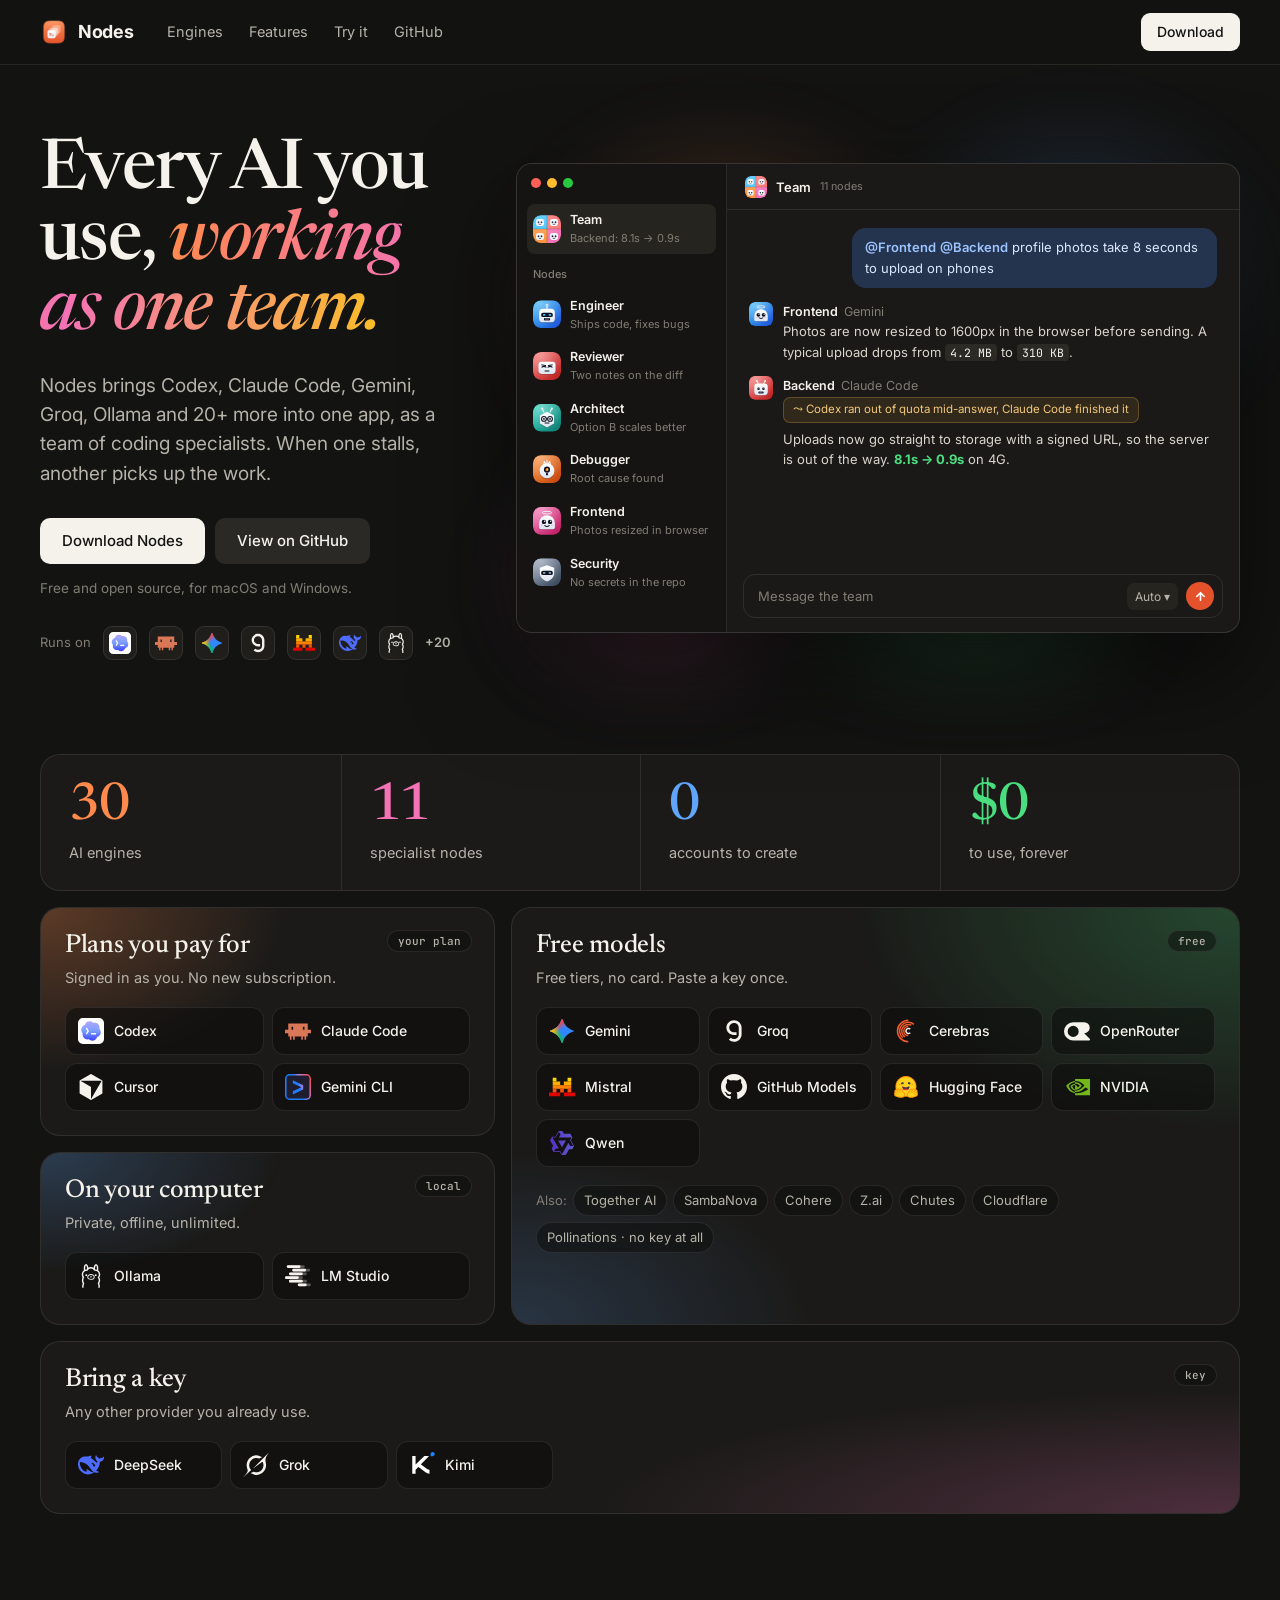
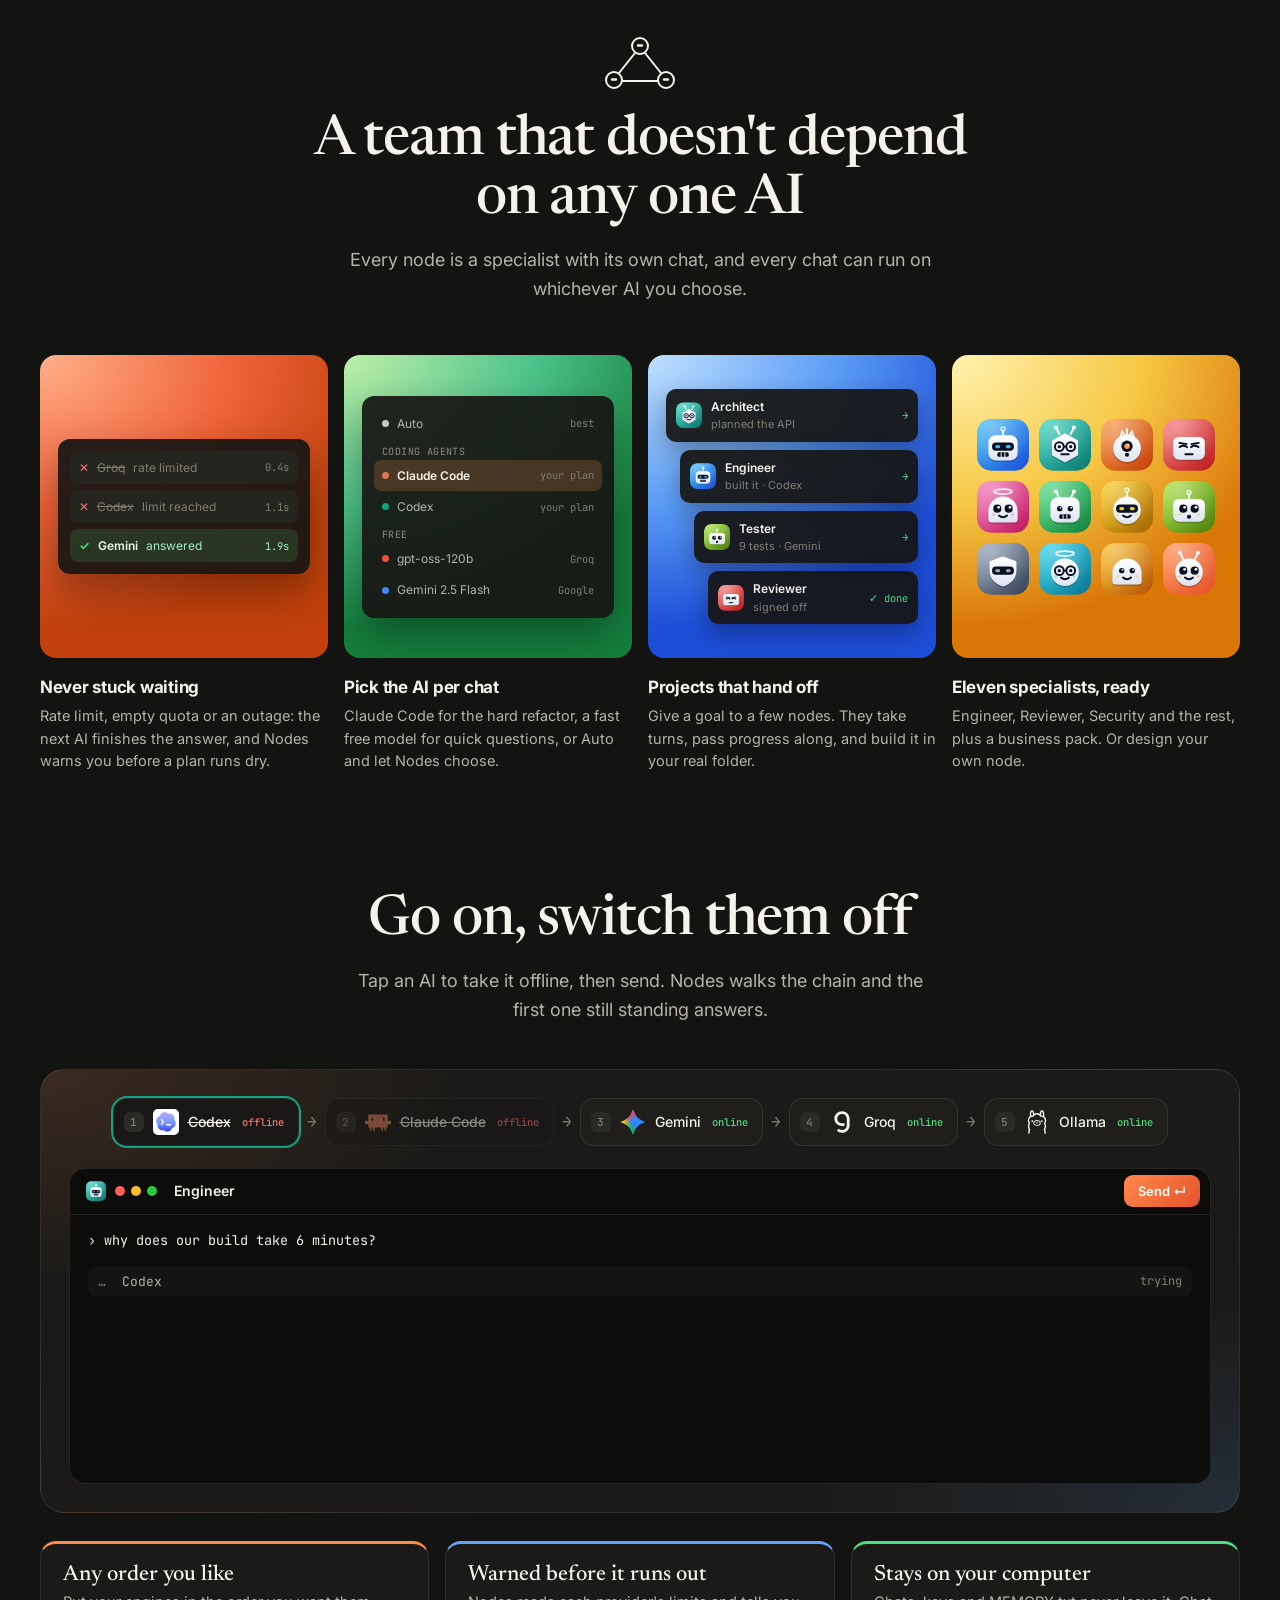
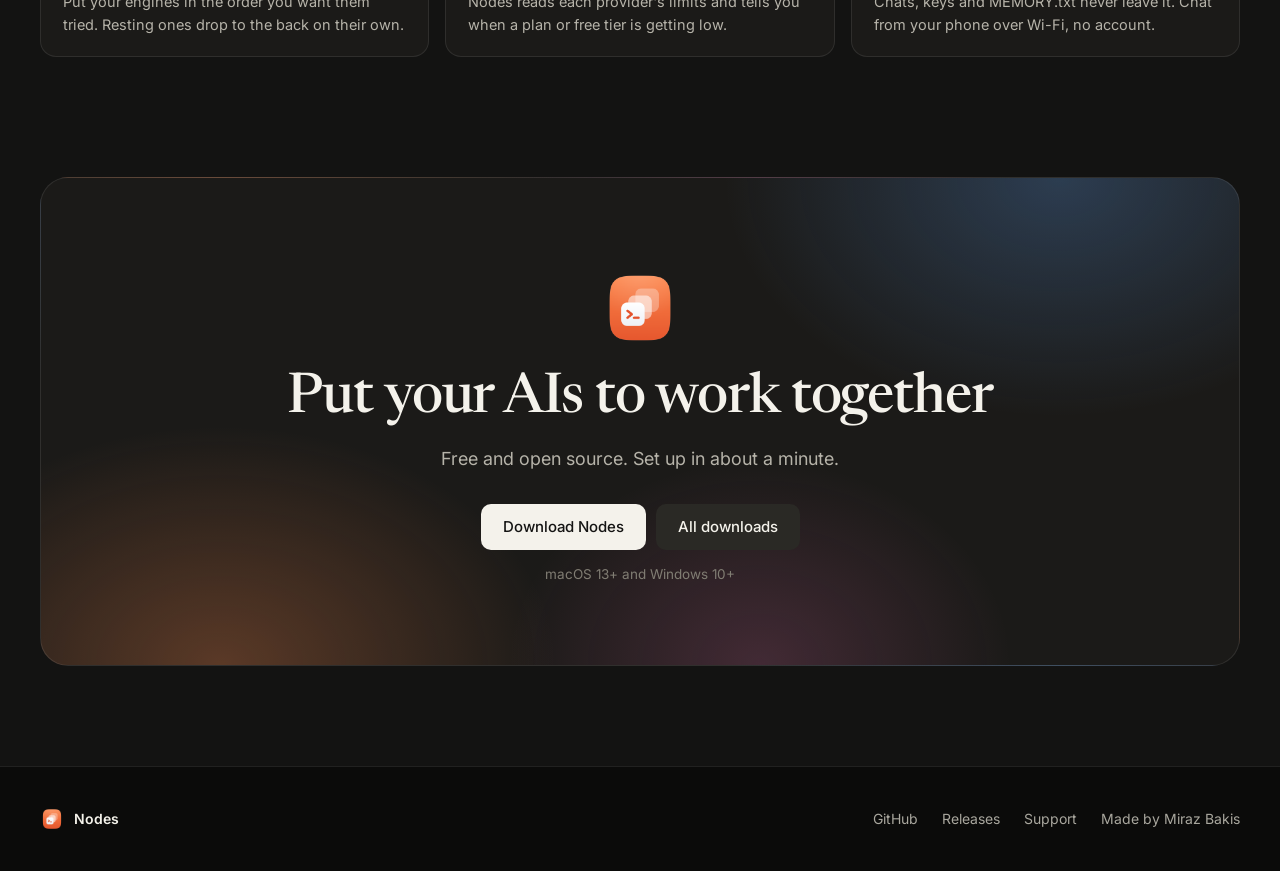
==== nodes/index.html @ 688dded9 "Add Nodes page A short product page for Nodes at /nodes/, with a download button that picks the righ" ====
<!DOCTYPE html>
<html lang="en">
<head>
  <meta charset="UTF-8">
  <meta name="viewport" content="width=device-width, initial-scale=1.0">

  <!-- Google tag (gtag.js) -->
  <script async src="https://www.googletagmanager.com/gtag/js?id=G-K1QEH9G0QP"></script>
  <script>
    window.dataLayer = window.dataLayer || [];
    function gtag(){dataLayer.push(arguments);}
    gtag('js', new Date());
    gtag('config', 'G-K1QEH9G0QP');
  </script>
  <script>document.documentElement.classList.add('js')</script>

  <title>Nodes: every AI you use, working as one team</title>
  <meta name="description" content="Nodes brings Codex, Claude Code, Gemini, Groq, Ollama and 20+ more AIs into one app, as a team of coding specialists. If one stalls, another answers. Free for Mac and Windows.">
  <meta name="author" content="Miraz Bakis">
  <link rel="canonical" href="https://mirazbakis.github.io/nodes/">
  <meta property="og:title" content="Nodes: every AI you use, working as one team">
  <meta property="og:description" content="Codex, Claude Code, Gemini and 20+ more AIs in one app, as a team of coding specialists. Free for Mac and Windows.">
  <meta property="og:type" content="website">
  <meta property="og:url" content="https://mirazbakis.github.io/nodes/">
  <meta property="og:image" content="https://mirazbakis.github.io/nodes/home.jpg">
  <meta name="twitter:card" content="summary_large_image">
  <meta name="theme-color" content="#131312">
  <meta name="color-scheme" content="dark">
  <link rel="icon" href="icon.png" type="image/png">
  <link rel="apple-touch-icon" href="icon.png">
  <link rel="preconnect" href="https://fonts.googleapis.com">
  <link rel="preconnect" href="https://fonts.gstatic.com" crossorigin>
  <link href="https://fonts.googleapis.com/css2?family=Inter:wght@400;500;600;700&family=JetBrains+Mono:wght@400;500&family=Newsreader:opsz,wght@6..72,400;6..72,500&display=swap" rel="stylesheet">

  <style>
    :root {
      --paper: #131312;
      --paper-2: #1b1a18;
      --card: #1c1b19;
      --beige: #2a2925;
      --ink: #f4f2eb;
      --ink-2: #b6b3a9;
      --muted: #807d73;
      --line: rgba(255, 255, 255, .09);
      --orange: #e4522b;
      --orange-soft: #ff8a4c;
      --sage: #b7cfa8;
      --butter: #f4d77a;
      --sky: #a9c7ec;
      --clay: #f0b39b;
      --serif: 'Newsreader', 'Iowan Old Style', Georgia, serif;
      --sans: 'Inter', -apple-system, BlinkMacSystemFont, 'Segoe UI', system-ui, sans-serif;
      --mono: 'JetBrains Mono', ui-monospace, Menlo, Consolas, monospace;
    }
    * { margin: 0; padding: 0; box-sizing: border-box; }
    html { overflow-x: clip; scroll-behavior: smooth; }
    body { background: var(--paper); color: var(--ink); font: 16px/1.6 var(--sans); -webkit-font-smoothing: antialiased; }
    a { color: inherit; text-decoration: none; }
    .wrap { width: min(1200px, calc(100% - 48px)); margin: 0 auto; }
    .node-av { display: block; flex: none; }
    .serif { font-family: var(--serif); font-weight: 500; letter-spacing: -.015em; }

    /* nav */
    nav { position: sticky; top: 0; z-index: 20; background: rgba(19, 19, 18, .82); backdrop-filter: blur(12px); -webkit-backdrop-filter: blur(12px); border-bottom: 1px solid var(--line); }
    nav .wrap { height: 64px; display: flex; align-items: center; gap: 34px; }
    .brand { display: flex; align-items: center; gap: 10px; font-weight: 700; font-size: 18px; letter-spacing: -.02em; }
    .brand img { width: 28px; height: 28px; }
    .links { display: flex; gap: 26px; font-size: 14.5px; color: var(--ink-2); margin-right: auto; }
    .links a:hover { color: var(--ink); }
    .btn { display: inline-flex; align-items: center; justify-content: center; gap: 9px; height: 46px; padding: 0 22px; border-radius: 10px; font-weight: 500; font-size: 15px; white-space: nowrap; transition: background .15s, transform .1s; }
    .btn:active { transform: translateY(1px); }
    .btn svg { width: 17px; height: 17px; flex: none; }
    .btn.black { background: #f4f2eb; color: #141413; }
    .btn.black:hover { background: #ffffff; }
    .btn.beige { background: var(--beige); color: var(--ink); }
    .btn.beige:hover { background: #34322d; }
    .btn.sm { height: 38px; padding: 0 16px; font-size: 14px; border-radius: 9px; }
    [data-dl-ic]:empty { display: none; }
    [data-dl-ic] { display: inline-flex; }

    /* hero */
    .hero { display: grid; grid-template-columns: 420px 1fr; gap: 56px; align-items: center; padding: 72px 0 64px; }
    .hero h1 { font-family: var(--serif); font-weight: 500; font-size: clamp(46px, 5.4vw, 70px); line-height: 1.02; letter-spacing: -.025em; }
    .hero h1 em { font-style: italic; background: linear-gradient(95deg, #ff8a4c 0%, #f472b6 45%, #fbbf24 100%); -webkit-background-clip: text; background-clip: text; color: transparent; padding-right: .06em; }
    .hero { position: relative; }
    .hero::before { content: ''; position: absolute; z-index: -1; right: -6%; top: 4%; width: 70%; height: 92%; background: radial-gradient(38% 46% at 30% 35%, rgba(255, 138, 76, .32), transparent 70%), radial-gradient(34% 40% at 72% 30%, rgba(96, 165, 250, .28), transparent 70%), radial-gradient(36% 42% at 60% 78%, rgba(74, 222, 128, .22), transparent 70%), radial-gradient(30% 36% at 22% 80%, rgba(244, 114, 182, .24), transparent 70%); filter: blur(30px); }
    .hero .lead { margin-top: 22px; font-size: 19px; line-height: 1.55; color: var(--ink-2); }
    .hero .stack-btns { margin-top: 30px; display: grid; gap: 10px; max-width: 360px; }
    .hero .stack-btns .btn { width: 100%; }
    .hero .avail { margin-top: 14px; font-size: 13.5px; color: var(--muted); }
    .hero .avail a { color: var(--ink-2); text-decoration: underline; text-underline-offset: 3px; text-decoration-color: var(--line); }

    /* app mockup (light) */
    .mock { position: relative; border-radius: 16px; background: #1a1917; border: 1px solid rgba(255, 255, 255, .12); box-shadow: 0 40px 100px rgba(0, 0, 0, .55); display: grid; grid-template-columns: 210px 1fr; height: 470px; overflow: hidden; font-size: 13px; }
    .mock .sb { background: #151413; border-right: 1px solid var(--line); padding: 12px 10px; display: flex; flex-direction: column; gap: 2px; min-width: 0; }
    .mock .dots { display: flex; gap: 6px; padding: 2px 4px 14px; }
    .mock .dots i { width: 10px; height: 10px; border-radius: 50%; background: #3a3833; }
    .mock .dots i:nth-child(1) { background: #ff5f57; } .mock .dots i:nth-child(2) { background: #febc2e; } .mock .dots i:nth-child(3) { background: #28c840; }
    .mock .sbl { font-size: 11px; color: var(--muted); padding: 10px 6px 4px; font-weight: 500; }
    .mock .ci { display: flex; gap: 9px; align-items: center; padding: 6px; border-radius: 8px; min-width: 0; }
    .mock .ci.on { background: #26241f; }
    .mock .ci b { font-weight: 600; font-size: 12.5px; display: block; }
    .mock .ci span { font-size: 11px; color: var(--muted); display: block; white-space: nowrap; overflow: hidden; text-overflow: ellipsis; }
    .mock .ci > div { min-width: 0; }
    .mock .main { display: flex; flex-direction: column; min-width: 0; }
    .mock .bar { height: 46px; border-bottom: 1px solid var(--line); display: flex; align-items: center; gap: 9px; padding: 0 18px; font-weight: 600; }
    .mock .bar small { font-weight: 400; color: var(--muted); }
    .mock .msgs { flex: 1; padding: 18px 22px; display: flex; flex-direction: column; gap: 14px; overflow: hidden; }
    .mock .you { align-self: flex-end; max-width: 78%; background: #24344f; color: #dbe7fb; padding: 9px 13px; border-radius: 14px; }
    .mock .ai { display: grid; grid-template-columns: 24px 1fr; gap: 10px; color: #d8d5cc; line-height: 1.55; }
    .mock .ai .w { font-weight: 600; font-size: 12.5px; color: var(--ink); }
    .mock .ai .w em { font-style: normal; font-weight: 400; color: var(--muted); margin-left: 6px; }
    .mock code { font: 11.5px var(--mono); background: #2c2a25; color: #f4f2eb; padding: 1px 5px; border-radius: 4px; }
    .mock .swap { display: inline-flex; align-items: center; gap: 7px; font-size: 11.5px; color: #f3c879; background: rgba(240, 176, 74, .1); border: 1px solid rgba(240, 176, 74, .28); border-radius: 7px; padding: 3px 9px; margin: 2px 0 6px; }
    .mock .comp { margin: 0 16px 14px; border: 1px solid var(--line); border-radius: 12px; height: 44px; display: flex; align-items: center; padding: 0 8px 0 14px; color: var(--muted); }
    .mock .comp .pk { margin-left: auto; margin-right: 8px; font-size: 12px; color: var(--ink-2); background: #26241f; border-radius: 7px; padding: 4px 8px; }
    .mock .comp .go { width: 28px; height: 28px; border-radius: 50%; background: var(--orange); display: grid; place-items: center; }


    /* sections */
    section { padding: 120px 0 0; }
    .center { text-align: center; }
    .h2 { font-family: var(--serif); font-weight: 500; font-size: clamp(36px, 4.4vw, 56px); line-height: 1.05; letter-spacing: -.02em; }
    .sub { margin: 16px auto 0; max-width: 600px; font-size: 18px; color: var(--ink-2); }
    .doodle { display: block; margin: 0 auto 18px; }

    /* colourful panels */
    .panels { margin-top: 52px; display: grid; grid-template-columns: repeat(4, 1fr); gap: 16px; }
    .panel .art { aspect-ratio: 1 / 1.05; border-radius: 16px; overflow: hidden; position: relative; display: grid; place-items: center; padding: 18px; }
    .panel h3 { margin-top: 16px; font-size: 17px; font-weight: 700; letter-spacing: -.015em; }
    .panel p { margin-top: 4px; font-size: 14.5px; color: var(--ink-2); line-height: 1.55; }
    .a1 { background: radial-gradient(120% 90% at 0% 0%, #ffb08a, #f0643a 55%, #c2410c); }
    .a2 { background: radial-gradient(120% 90% at 0% 0%, #bff0a8, #4cc38a 55%, #15803d); }
    .a3 { background: radial-gradient(120% 90% at 0% 0%, #bfe0ff, #5b9cf5 55%, #1d4ed8); }
    .a4 { background: radial-gradient(120% 90% at 0% 0%, #fff2b0, #f6c844 55%, #d97706); }
    .art .paper { width: 100%; background: rgba(22, 21, 19, .92); color: #f4f2eb; border-radius: 12px; box-shadow: 0 18px 40px rgba(0, 0, 0, .35); padding: 12px; font-size: 12px; }
    .hop { display: flex; align-items: center; gap: 8px; padding: 7px 9px; border-radius: 8px; background: #26241f; margin-top: 6px; color: var(--muted); font-size: 12px; }
    .hop:first-child { margin-top: 0; }
    .hop b { color: var(--ink); font-weight: 600; }
    .hop s { color: var(--muted); }
    .hop .x { color: #f87171; font-weight: 700; }
    .hop.ok { background: rgba(74, 222, 128, .14); color: #a7f0c3; }
    .hop.ok .x { color: #4ade80; }
    .hop.ok b { color: #e4fbe9; }
    .hop em { margin-left: auto; font: 10.5px var(--mono); font-style: normal; }
    .pick { display: flex; align-items: center; gap: 8px; padding: 6px 8px; border-radius: 7px; font-size: 12px; color: var(--ink-2); }
    .pick.sel { background: rgba(255, 138, 76, .2); color: var(--ink); font-weight: 600; }
    .pick em { margin-left: auto; font: 10.5px var(--mono); font-style: normal; color: var(--muted); }
    .pick .d { width: 7px; height: 7px; border-radius: 50%; }
    .glabel { font: 500 10px var(--mono); color: var(--muted); padding: 6px 8px 2px; letter-spacing: .04em; }
    .relay { display: grid; gap: 8px; width: 100%; }
    .leg { display: flex; align-items: center; gap: 9px; background: rgba(22, 21, 19, .92); color: #f4f2eb; border-radius: 10px; padding: 8px 10px; box-shadow: 0 10px 24px rgba(0, 0, 0, .3); font-size: 12px; }
    .leg b { font-weight: 600; }
    .leg span { color: var(--muted); font-size: 11px; display: block; }
    .leg em { margin-left: auto; font: 10.5px var(--mono); font-style: normal; color: #4ade80; }
    .leg:nth-child(2) { margin-left: 14px; } .leg:nth-child(3) { margin-left: 28px; } .leg:nth-child(4) { margin-left: 42px; }
    .team { display: grid; grid-template-columns: repeat(4, 1fr); gap: 10px; }
    .team .node-av { box-shadow: 0 10px 22px rgba(60, 30, 0, .35); }


    /* end */
    .end { position: relative; margin-top: 120px; padding: 90px 24px 80px; text-align: center; border-radius: 28px; border: 1px solid var(--line); background: radial-gradient(40% 70% at 15% 100%, rgba(255, 138, 76, .28), transparent 70%), radial-gradient(40% 70% at 85% 0%, rgba(96, 165, 250, .25), transparent 70%), radial-gradient(30% 60% at 60% 100%, rgba(244, 114, 182, .18), transparent 70%), var(--paper-2); margin-bottom: 100px; }
    .end .btns { margin-top: 30px; display: flex; gap: 10px; justify-content: center; flex-wrap: wrap; }
    .cmd { display: none; align-items: center; gap: 10px; height: 46px; padding: 0 16px; border-radius: 10px; background: var(--paper-2); border: 1px solid var(--line); font: 13.5px var(--mono); color: var(--ink-2); }
    footer { background: #0b0b0a; color: #a9a79e; border-top: 1px solid var(--line); }
    footer .wrap { display: flex; justify-content: space-between; align-items: center; gap: 16px; flex-wrap: wrap; padding: 40px 0; font-size: 14px; }
    footer .l { display: flex; align-items: center; gap: 10px; color: #f4f2ea; font-weight: 600; }
    footer .l img { width: 24px; height: 24px; }
    footer .r { display: flex; gap: 24px; }
    footer a:hover { color: #fff; }


    /* hero buttons + runs-on strip */
    .row-btns { margin-top: 30px; display: flex; gap: 10px; flex-wrap: wrap; }
    .runs { margin-top: 26px; display: flex; align-items: center; gap: 12px; flex-wrap: wrap; color: var(--muted); font-size: 13px; }
    .runs i { display: grid; place-items: center; width: 34px; height: 34px; border-radius: 9px; background: #1f1e1b; border: 1px solid var(--line); color: #f4f2eb; }
    .runs em { font-style: normal; font-weight: 600; color: var(--ink-2); }
    .mock .at { font-weight: 600; color: #9cc4ff; }
    .mock .win, .ans .win { color: #4ade80; font-weight: 700; }

    /* stats */
    .stats { display: grid; grid-template-columns: repeat(4, 1fr); gap: 0; border: 1px solid var(--line); border-radius: 20px; margin-top: 30px; overflow: hidden; background: var(--paper-2); }
    .stats > div { padding: 26px 28px; border-left: 1px solid var(--line); }
    .stats > div:first-child { border-left: 0; }
    .stats b { display: block; font: 500 52px/1 var(--serif); letter-spacing: -.02em; }
    .stats span { display: block; margin-top: 8px; color: var(--ink-2); font-size: 14.5px; }
    .c1 { color: #ff8a4c; } .c2 { color: #f472b6; } .c3 { color: #60a5fa; } .c4 { color: #4ade80; }

    /* engine groups */
    .groups { margin-top: 16px; display: grid; grid-template-columns: 1fr 1.6fr; grid-template-rows: auto auto; gap: 16px; }
    .grp { position: relative; border-radius: 20px; padding: 24px; border: 1px solid var(--line); overflow: hidden; }
    .grp::before { content: ''; position: absolute; inset: 0; opacity: .9; z-index: 0; }
    .grp > * { position: relative; z-index: 1; }
    .g1::before { background: radial-gradient(90% 120% at 0% 0%, rgba(255, 138, 76, .32), transparent 60%); }
    .g2 { grid-row: span 2; }
    .g2::before { background: radial-gradient(90% 90% at 100% 0%, rgba(74, 222, 128, .26), transparent 60%), radial-gradient(70% 70% at 0% 100%, rgba(96, 165, 250, .22), transparent 60%); }
    .g3::before { background: radial-gradient(90% 120% at 0% 100%, rgba(167, 139, 250, .0), transparent), radial-gradient(90% 120% at 0% 0%, rgba(96, 165, 250, .28), transparent 60%); }
    .g4::before { background: radial-gradient(90% 120% at 100% 100%, rgba(244, 114, 182, .26), transparent 60%); }
    .grp { background: var(--paper-2); }
    .grp h3 { font: 500 26px/1.15 var(--serif); letter-spacing: -.01em; }
    .grp p { margin-top: 4px; color: var(--ink-2); font-size: 14.5px; }
    .gl { margin-top: 18px; display: grid; grid-template-columns: repeat(auto-fill, minmax(150px, 1fr)); gap: 8px; }
    .eng { display: flex; align-items: center; gap: 10px; padding: 10px 12px; border-radius: 12px; background: rgba(12, 12, 11, .55); border: 1px solid var(--line); font-size: 14px; font-weight: 500; color: #f4f2eb; }
    .eng svg { flex: none; }
    .more { margin-top: 18px; display: flex; flex-wrap: wrap; gap: 6px; align-items: center; color: var(--muted); font-size: 13px; }
    .more span { padding: 4px 10px; border-radius: 99px; background: rgba(12, 12, 11, .5); border: 1px solid var(--line); color: var(--ink-2); }
    .gt { position: absolute; top: 22px; right: 22px; font: 500 11px var(--mono); color: var(--ink-2); background: rgba(12, 12, 11, .5); border: 1px solid var(--line); border-radius: 99px; padding: 3px 10px; }
    .g1 { grid-column: 1; } .g3 { grid-column: 1; }
    .g4 { grid-column: 1 / -1; }

    /* interactive fallback lab */
    .lab { margin-top: 44px; border-radius: 24px; border: 1px solid var(--line); background: radial-gradient(60% 80% at 0% 0%, rgba(255, 138, 76, .14), transparent 60%), radial-gradient(60% 80% at 100% 100%, rgba(96, 165, 250, .14), transparent 60%), var(--paper-2); padding: 28px; text-align: left; }
    .chain { display: flex; align-items: center; gap: 8px; flex-wrap: wrap; justify-content: center; }
    .link { display: flex; align-items: center; gap: 9px; padding: 10px 14px 10px 10px; border-radius: 14px; border: 1px solid var(--line); background: #1f1e1b; color: #f4f2eb; font: 500 14px var(--sans); cursor: pointer; transition: transform .15s, border-color .2s, background .2s, opacity .2s, box-shadow .2s; }
    .link:hover { transform: translateY(-2px); border-color: rgba(255, 255, 255, .2); }
    .link .ord { width: 20px; height: 20px; border-radius: 6px; background: #2c2a25; display: grid; place-items: center; font: 500 11px var(--mono); color: var(--muted); }
    .link .st { font: 500 10.5px var(--mono); color: #4ade80; margin-left: 2px; }
    .link[aria-pressed="true"] { opacity: .5; background: #181715; }
    .link[aria-pressed="true"] .st { color: #f87171; }
    .link[aria-pressed="true"] .nm { text-decoration: line-through; }
    .link.trying { box-shadow: 0 0 0 2px var(--c); opacity: 1; }
    .link.won { box-shadow: 0 0 0 2px #4ade80, 0 0 30px rgba(74, 222, 128, .35); }
    .arrow { color: var(--muted); font-family: var(--mono); }
    .console { margin-top: 22px; border-radius: 16px; background: #0c0c0b; border: 1px solid rgba(255, 255, 255, .1); overflow: hidden; }
    .cl-top { display: flex; align-items: center; gap: 9px; height: 46px; padding: 0 10px 0 16px; border-bottom: 1px solid var(--line); font-weight: 600; font-size: 14px; }
    .cl-top .dots { display: flex; gap: 6px; margin-right: 8px; }
    .cl-top .dots i { width: 10px; height: 10px; border-radius: 50%; }
    .cl-top .dots i:nth-child(1) { background: #ff5f57; } .cl-top .dots i:nth-child(2) { background: #febc2e; } .cl-top .dots i:nth-child(3) { background: #28c840; }
    .cl-top .node-av { order: -1; width: 20px; height: 20px; flex: none; }
    .send { margin-left: auto; height: 32px; padding: 0 14px; border-radius: 9px; border: 0; background: linear-gradient(135deg, #ff8a4c, #e4522b); color: #fff; font: 600 13px var(--sans); cursor: pointer; }
    .send:hover { filter: brightness(1.08); }
    .cl-ask { padding: 16px 18px 4px; font: 13.5px var(--mono); color: #f4f2eb; }
    .cl-log { padding: 8px 18px 20px; min-height: 230px; font: 13px var(--mono); }
    .cl-log .hint { color: var(--muted); padding: 10px 0; }
    .cl-log .row { display: flex; align-items: center; gap: 10px; padding: 6px 10px; margin-top: 6px; border-radius: 8px; background: rgba(255, 255, 255, .03); color: var(--ink-2); animation: rin .3s ease; }
    .cl-log .row .s { width: 14px; font-weight: 700; color: var(--muted); }
    .cl-log .row em { margin-left: auto; font-style: normal; color: var(--muted); font-size: 12px; }
    .cl-log .row.bad .s { color: #f87171; } .cl-log .row.bad { text-decoration: line-through; text-decoration-color: rgba(248, 113, 113, .4); }
    .cl-log .row.good { background: rgba(74, 222, 128, .1); color: #d8fbe5; }
    .cl-log .row.good .s, .cl-log .row.good em { color: #4ade80; }
    .ans { margin-top: 14px; font: 15px/1.6 var(--sans); color: #e8e6df; animation: rin .4s ease; }
    .ans code { font: 12.5px var(--mono); background: #23221e; padding: 1px 5px; border-radius: 5px; }
    .ans .by { margin-top: 8px; font: 12px var(--mono); color: var(--muted); }
    @keyframes rin { from { opacity: 0; transform: translateY(4px); } }
    .three { margin-top: 28px; display: grid; grid-template-columns: repeat(3, 1fr); gap: 16px; text-align: left; }
    .three > div { padding: 20px 22px; border-radius: 16px; background: var(--paper-2); border: 1px solid var(--line); border-top: 3px solid var(--c); }
    .three h3 { font: 500 22px var(--serif); }
    .three p { margin-top: 4px; color: var(--ink-2); font-size: 14.5px; }

    @media (max-width: 1040px) {
      .stats { grid-template-columns: 1fr 1fr; }
      .stats > div:nth-child(3) { border-left: 0; }
      .stats > div:nth-child(n+3) { border-top: 1px solid var(--line); }
      .groups { grid-template-columns: 1fr; }
      .g1, .g2, .g3, .g4 { grid-column: auto; grid-row: auto; }
      .three { grid-template-columns: 1fr; }
      .arrow { display: none; }
    }
    @media (max-width: 640px) {
      .stats b { font-size: 40px; }
      .stats > div { padding: 20px; }
      .lab { padding: 16px; }
      .link { padding: 8px 10px 8px 8px; font-size: 13px; }
      .link .st { display: none; }
      .gt { position: static; display: inline-block; margin-top: 10px; }
    }

    .js .rv { opacity: 0; transform: translateY(14px); transition: opacity .8s cubic-bezier(.2, .8, .2, 1), transform .8s cubic-bezier(.2, .8, .2, 1); }
    .js .rv.in { opacity: 1; transform: none; }

    @media (max-width: 1040px) {
      .hero { grid-template-columns: 1fr; gap: 44px; padding-top: 48px; }
      .hero .stack-btns { max-width: none; grid-template-columns: 1fr 1fr; }
      .panels { grid-template-columns: 1fr 1fr; }
      .show { grid-template-columns: 1fr; }
      .links { display: none; }
      nav .wrap { justify-content: space-between; }
    }
    @media (max-width: 640px) {
      .wrap { width: calc(100% - 32px); }
      .mock { grid-template-columns: 1fr; height: 430px; }
      .mock .sb { display: none; }
      .hero .stack-btns { grid-template-columns: 1fr; }
      .panels { grid-template-columns: 1fr; }
      .panel .art { aspect-ratio: auto; min-height: 260px; }
      .tile { width: calc(33.33% - 6px); }
      section { padding-top: 90px; }
      .term pre { height: 380px; font-size: 12px; padding: 18px; }
    }
    @media (prefers-reduced-motion: reduce) {
      *, *::before, *::after { animation: none !important; transition: none !important; }
      .js .rv { opacity: 1; transform: none; }
    }
  </style>
</head>
<body>
  <nav>
    <div class="wrap">
      <a class="brand" href="#"><img src="icon.png" alt="" width="28" height="28">Nodes</a>
      <div class="links">
        <a href="#engines">Engines</a>
        <a href="#features">Features</a>
        <a href="#see">Try it</a>
        <a href="https://github.com/mirazbakis/Nodes" target="_blank" rel="noopener">GitHub</a>
      </div>
      <a class="btn black sm" href="#get">Download</a>
    </div>
  </nav>

  <div class="wrap hero">
    <div>
      <h1>Every AI you use, <em>working as one team.</em></h1>
      <p class="lead">Nodes brings Codex, Claude Code, Gemini, Groq, Ollama and 20+ more into one app, as a team of coding specialists. When one stalls, another picks up the work.</p>
      <div class="row-btns">
        <a class="btn black" href="https://github.com/mirazbakis/Nodes/releases/latest" data-dl><span data-dl-ic></span><span data-dl-label>Download Nodes</span></a>
        <a class="btn beige" href="https://github.com/mirazbakis/Nodes" target="_blank" rel="noopener">View on GitHub</a>
      </div>
      <p class="avail" data-dl-alt>Free and open source, for macOS and Windows.</p>
      <div class="runs"><span>Runs on</span><i title="Codex"><svg height="22" aria-hidden="true" viewBox="0 0 24 24" width="22" xmlns="http://www.w3.org/2000/svg"><path d="M19.503 0H4.496A4.496 4.496 0 000 4.496v15.007A4.496 4.496 0 004.496 24h15.007A4.496 4.496 0 0024 19.503V4.496A4.496 4.496 0 0019.503 0z" fill="#fff"></path><path d="M9.064 3.344a4.578 4.578 0 012.285-.312c1 .115 1.891.54 2.673 1.275.01.01.024.017.037.021a.09.09 0 00.043 0 4.55 4.55 0 013.046.275l.047.022.116.057a4.581 4.581 0 012.188 2.399c.209.51.313 1.041.315 1.595a4.24 4.24 0 01-.134 1.223.123.123 0 00.03.115c.594.607.988 1.33 1.183 2.17.289 1.425-.007 2.71-.887 3.854l-.136.166a4.548 4.548 0 01-2.201 1.388.123.123 0 00-.081.076c-.191.551-.383 1.023-.74 1.494-.9 1.187-2.222 1.846-3.711 1.838-1.187-.006-2.239-.44-3.157-1.302a.107.107 0 00-.105-.024c-.388.125-.78.143-1.204.138a4.441 4.441 0 01-1.945-.466 4.544 4.544 0 01-1.61-1.335c-.152-.202-.303-.392-.414-.617a5.81 5.81 0 01-.37-.961 4.582 4.582 0 01-.014-2.298.124.124 0 00.006-.056.085.085 0 00-.027-.048 4.467 4.467 0 01-1.034-1.651 3.896 3.896 0 01-.251-1.192 5.189 5.189 0 01.141-1.6c.337-1.112.982-1.985 1.933-2.618.212-.141.413-.251.601-.33.215-.089.43-.164.646-.227a.098.098 0 00.065-.066 4.51 4.51 0 01.829-1.615 4.535 4.535 0 011.837-1.388zm3.482 10.565a.637.637 0 000 1.272h3.636a.637.637 0 100-1.272h-3.636zM8.462 9.23a.637.637 0 00-1.106.631l1.272 2.224-1.266 2.136a.636.636 0 101.095.649l1.454-2.455a.636.636 0 00.005-.64L8.462 9.23z" fill="url(#codexcolorlobe-icons-codex-_R_0_)"></path><defs><linearGradient gradientUnits="userSpaceOnUse" id="codexcolorlobe-icons-codex-_R_0_" x1="12" x2="12" y1="3" y2="21"><stop stop-color="#B1A7FF"></stop><stop offset=".5" stop-color="#7A9DFF"></stop><stop offset="1" stop-color="#3941FF"></stop></linearGradient></defs></svg></i><i title="Claude Code"><svg height="22" aria-hidden="true" viewBox="0 0 24 24" width="22" xmlns="http://www.w3.org/2000/svg"><path clip-rule="evenodd" d="M20.998 10.949H24v3.102h-3v3.028h-1.487V20H18v-2.921h-1.487V20H15v-2.921H9V20H7.488v-2.921H6V20H4.487v-2.921H3V14.05H0V10.95h3V5h17.998v5.949zM6 10.949h1.488V8.102H6v2.847zm10.51 0H18V8.102h-1.49v2.847z" fill="#D97757" fill-rule="evenodd"></path></svg></i><i title="Gemini"><svg height="22" aria-hidden="true" viewBox="0 0 24 24" width="22" xmlns="http://www.w3.org/2000/svg"><path d="M20.616 10.835a14.147 14.147 0 01-4.45-3.001 14.111 14.111 0 01-3.678-6.452.503.503 0 00-.975 0 14.134 14.134 0 01-3.679 6.452 14.155 14.155 0 01-4.45 3.001c-.65.28-1.318.505-2.002.678a.502.502 0 000 .975c.684.172 1.35.397 2.002.677a14.147 14.147 0 014.45 3.001 14.112 14.112 0 013.679 6.453.502.502 0 00.975 0c.172-.685.397-1.351.677-2.003a14.145 14.145 0 013.001-4.45 14.113 14.113 0 016.453-3.678.503.503 0 000-.975 13.245 13.245 0 01-2.003-.678z" fill="#3186FF"></path><path d="M20.616 10.835a14.147 14.147 0 01-4.45-3.001 14.111 14.111 0 01-3.678-6.452.503.503 0 00-.975 0 14.134 14.134 0 01-3.679 6.452 14.155 14.155 0 01-4.45 3.001c-.65.28-1.318.505-2.002.678a.502.502 0 000 .975c.684.172 1.35.397 2.002.677a14.147 14.147 0 014.45 3.001 14.112 14.112 0 013.679 6.453.502.502 0 00.975 0c.172-.685.397-1.351.677-2.003a14.145 14.145 0 013.001-4.45 14.113 14.113 0 016.453-3.678.503.503 0 000-.975 13.245 13.245 0 01-2.003-.678z" fill="url(#geminicolorlobe-icons-gemini-0-_R_0_)"></path><path d="M20.616 10.835a14.147 14.147 0 01-4.45-3.001 14.111 14.111 0 01-3.678-6.452.503.503 0 00-.975 0 14.134 14.134 0 01-3.679 6.452 14.155 14.155 0 01-4.45 3.001c-.65.28-1.318.505-2.002.678a.502.502 0 000 .975c.684.172 1.35.397 2.002.677a14.147 14.147 0 014.45 3.001 14.112 14.112 0 013.679 6.453.502.502 0 00.975 0c.172-.685.397-1.351.677-2.003a14.145 14.145 0 013.001-4.45 14.113 14.113 0 016.453-3.678.503.503 0 000-.975 13.245 13.245 0 01-2.003-.678z" fill="url(#geminicolorlobe-icons-gemini-1-_R_0_)"></path><path d="M20.616 10.835a14.147 14.147 0 01-4.45-3.001 14.111 14.111 0 01-3.678-6.452.503.503 0 00-.975 0 14.134 14.134 0 01-3.679 6.452 14.155 14.155 0 01-4.45 3.001c-.65.28-1.318.505-2.002.678a.502.502 0 000 .975c.684.172 1.35.397 2.002.677a14.147 14.147 0 014.45 3.001 14.112 14.112 0 013.679 6.453.502.502 0 00.975 0c.172-.685.397-1.351.677-2.003a14.145 14.145 0 013.001-4.45 14.113 14.113 0 016.453-3.678.503.503 0 000-.975 13.245 13.245 0 01-2.003-.678z" fill="url(#geminicolorlobe-icons-gemini-2-_R_0_)"></path><defs><linearGradient gradientUnits="userSpaceOnUse" id="geminicolorlobe-icons-gemini-0-_R_0_" x1="7" x2="11" y1="15.5" y2="12"><stop stop-color="#08B962"></stop><stop offset="1" stop-color="#08B962" stop-opacity="0"></stop></linearGradient><linearGradient gradientUnits="userSpaceOnUse" id="geminicolorlobe-icons-gemini-1-_R_0_" x1="8" x2="11.5" y1="5.5" y2="11"><stop stop-color="#F94543"></stop><stop offset="1" stop-color="#F94543" stop-opacity="0"></stop></linearGradient><linearGradient gradientUnits="userSpaceOnUse" id="geminicolorlobe-icons-gemini-2-_R_0_" x1="3.5" x2="17.5" y1="13.5" y2="12"><stop stop-color="#FABC12"></stop><stop offset=".46" stop-color="#FABC12" stop-opacity="0"></stop></linearGradient></defs></svg></i><i title="Groq"><svg fill="currentColor" fill-rule="evenodd" height="22" aria-hidden="true" viewBox="0 0 24 24" width="22" xmlns="http://www.w3.org/2000/svg"><path d="M12.036 2c-3.853-.035-7 3-7.036 6.781-.035 3.782 3.055 6.872 6.908 6.907h2.42v-2.566h-2.292c-2.407.028-4.38-1.866-4.408-4.23-.029-2.362 1.901-4.298 4.308-4.326h.1c2.407 0 4.358 1.915 4.365 4.278v6.305c0 2.342-1.944 4.25-4.323 4.279a4.375 4.375 0 01-3.033-1.252l-1.851 1.818A7 7 0 0012.029 22h.092c3.803-.056 6.858-3.083 6.879-6.816v-6.5C18.907 4.963 15.817 2 12.036 2z"></path></svg></i><i title="Mistral"><svg height="22" aria-hidden="true" viewBox="0 0 24 24" width="22" xmlns="http://www.w3.org/2000/svg"><path d="M3.428 3.4h3.429v3.428H3.428V3.4zm13.714 0h3.43v3.428h-3.43V3.4z" fill="gold"></path><path d="M3.428 6.828h6.857v3.429H3.429V6.828zm10.286 0h6.857v3.429h-6.857V6.828z" fill="#FFAF00"></path><path d="M3.428 10.258h17.144v3.428H3.428v-3.428z" fill="#FF8205"></path><path d="M3.428 13.686h3.429v3.428H3.428v-3.428zm6.858 0h3.429v3.428h-3.429v-3.428zm6.856 0h3.43v3.428h-3.43v-3.428z" fill="#FA500F"></path><path d="M0 17.114h10.286v3.429H0v-3.429zm13.714 0H24v3.429H13.714v-3.429z" fill="#E10500"></path></svg></i><i title="DeepSeek"><svg height="22" aria-hidden="true" viewBox="0 0 24 24" width="22" xmlns="http://www.w3.org/2000/svg"><path d="M23.748 4.482c-.254-.124-.364.113-.512.234-.051.039-.094.09-.137.136-.372.397-.806.657-1.373.626-.829-.046-1.537.214-2.163.848-.133-.782-.575-1.248-1.247-1.548-.352-.156-.708-.311-.955-.65-.172-.241-.219-.51-.305-.774-.055-.16-.11-.323-.293-.35-.2-.031-.278.136-.356.276-.313.572-.434 1.202-.422 1.84.027 1.436.633 2.58 1.838 3.393.137.093.172.187.129.323-.082.28-.18.552-.266.833-.055.179-.137.217-.329.14a5.526 5.526 0 01-1.736-1.18c-.857-.828-1.631-1.742-2.597-2.458a11.365 11.365 0 00-.689-.471c-.985-.957.13-1.743.388-1.836.27-.098.093-.432-.779-.428-.872.004-1.67.295-2.687.684a3.055 3.055 0 01-.465.137 9.597 9.597 0 00-2.883-.102c-1.885.21-3.39 1.102-4.497 2.623C.082 8.606-.231 10.684.152 12.85c.403 2.284 1.569 4.175 3.36 5.653 1.858 1.533 3.997 2.284 6.438 2.14 1.482-.085 3.133-.284 4.994-1.86.47.234.962.327 1.78.397.63.059 1.236-.03 1.705-.128.735-.156.684-.837.419-.961-2.155-1.004-1.682-.595-2.113-.926 1.096-1.296 2.746-2.642 3.392-7.003.05-.347.007-.565 0-.845-.004-.17.035-.237.23-.256a4.173 4.173 0 001.545-.475c1.396-.763 1.96-2.015 2.093-3.517.02-.23-.004-.467-.247-.588zM11.581 18c-2.089-1.642-3.102-2.183-3.52-2.16-.392.024-.321.471-.235.763.09.288.207.486.371.739.114.167.192.416-.113.603-.673.416-1.842-.14-1.897-.167-1.361-.802-2.5-1.86-3.301-3.307-.774-1.393-1.224-2.887-1.298-4.482-.02-.386.093-.522.477-.592a4.696 4.696 0 011.529-.039c2.132.312 3.946 1.265 5.468 2.774.868.86 1.525 1.887 2.202 2.891.72 1.066 1.494 2.082 2.48 2.914.348.292.625.514.891.677-.802.09-2.14.11-3.054-.614zm1-6.44a.306.306 0 01.415-.287.302.302 0 01.2.288.306.306 0 01-.31.307.303.303 0 01-.304-.308zm3.11 1.596c-.2.081-.399.151-.59.16a1.245 1.245 0 01-.798-.254c-.274-.23-.47-.358-.552-.758a1.73 1.73 0 01.016-.588c.07-.327-.008-.537-.239-.727-.187-.156-.426-.199-.688-.199a.559.559 0 01-.254-.078c-.11-.054-.2-.19-.114-.358.028-.054.16-.186.192-.21.356-.202.767-.136 1.146.016.352.144.618.408 1.001.782.391.451.462.576.685.914.176.265.336.537.445.848.067.195-.019.354-.25.452z" fill="#4D6BFE"></path></svg></i><i title="Ollama"><svg fill="currentColor" fill-rule="evenodd" height="22" aria-hidden="true" viewBox="0 0 24 24" width="22" xmlns="http://www.w3.org/2000/svg"><path d="M7.905 1.09c.216.085.411.225.588.41.295.306.544.744.734 1.263.191.522.315 1.1.362 1.68a5.054 5.054 0 012.049-.636l.051-.004c.87-.07 1.73.087 2.48.474.101.053.2.11.297.17.05-.569.172-1.134.36-1.644.19-.52.439-.957.733-1.264a1.67 1.67 0 01.589-.41c.257-.1.53-.118.796-.042.401.114.745.368 1.016.737.248.337.434.769.561 1.287.23.934.27 2.163.115 3.645l.053.04.026.019c.757.576 1.284 1.397 1.563 2.35.435 1.487.216 3.155-.534 4.088l-.018.021.002.003c.417.762.67 1.567.724 2.4l.002.03c.064 1.065-.2 2.137-.814 3.19l-.007.01.01.024c.472 1.157.62 2.322.438 3.486l-.006.039a.651.651 0 01-.747.536.648.648 0 01-.54-.742c.167-1.033.01-2.069-.48-3.123a.643.643 0 01.04-.617l.004-.006c.604-.924.854-1.83.8-2.72-.046-.779-.325-1.544-.8-2.273a.644.644 0 01.18-.886l.009-.006c.243-.159.467-.565.58-1.12a4.229 4.229 0 00-.095-1.974c-.205-.7-.58-1.284-1.105-1.683-.595-.454-1.383-.673-2.38-.61a.653.653 0 01-.632-.371c-.314-.665-.772-1.141-1.343-1.436a3.288 3.288 0 00-1.772-.332c-1.245.099-2.343.801-2.67 1.686a.652.652 0 01-.61.425c-1.067.002-1.893.252-2.497.703-.522.39-.878.935-1.066 1.588a4.07 4.07 0 00-.068 1.886c.112.558.331 1.02.582 1.269l.008.007c.212.207.257.53.109.785-.36.622-.629 1.549-.673 2.44-.05 1.018.186 1.902.719 2.536l.016.019a.643.643 0 01.095.69c-.576 1.236-.753 2.252-.562 3.052a.652.652 0 01-1.269.298c-.243-1.018-.078-2.184.473-3.498l.014-.035-.008-.012a4.339 4.339 0 01-.598-1.309l-.005-.019a5.764 5.764 0 01-.177-1.785c.044-.91.278-1.842.622-2.59l.012-.026-.002-.002c-.293-.418-.51-.953-.63-1.545l-.005-.024a5.352 5.352 0 01.093-2.49c.262-.915.777-1.701 1.536-2.269.06-.045.123-.09.186-.132-.159-1.493-.119-2.73.112-3.67.127-.518.314-.95.562-1.287.27-.368.614-.622 1.015-.737.266-.076.54-.059.797.042zm4.116 9.09c.936 0 1.8.313 2.446.855.63.527 1.005 1.235 1.005 1.94 0 .888-.406 1.58-1.133 2.022-.62.375-1.451.557-2.403.557-1.009 0-1.871-.259-2.493-.734-.617-.47-.963-1.13-.963-1.845 0-.707.398-1.417 1.056-1.946.668-.537 1.55-.849 2.485-.849zm0 .896a3.07 3.07 0 00-1.916.65c-.461.37-.722.835-.722 1.25 0 .428.21.829.61 1.134.455.347 1.124.548 1.943.548.799 0 1.473-.147 1.932-.426.463-.28.7-.686.7-1.257 0-.423-.246-.89-.683-1.256-.484-.405-1.14-.643-1.864-.643zm.662 1.21l.004.004c.12.151.095.37-.056.49l-.292.23v.446a.375.375 0 01-.376.373.375.375 0 01-.376-.373v-.46l-.271-.218a.347.347 0 01-.052-.49.353.353 0 01.494-.051l.215.172.22-.174a.353.353 0 01.49.051zm-5.04-1.919c.478 0 .867.39.867.871a.87.87 0 01-.868.871.87.87 0 01-.867-.87.87.87 0 01.867-.872zm8.706 0c.48 0 .868.39.868.871a.87.87 0 01-.868.871.87.87 0 01-.867-.87.87.87 0 01.867-.872zM7.44 2.3l-.003.002a.659.659 0 00-.285.238l-.005.006c-.138.189-.258.467-.348.832-.17.692-.216 1.631-.124 2.782.43-.128.899-.208 1.404-.237l.01-.001.019-.034c.046-.082.095-.161.148-.239.123-.771.022-1.692-.253-2.444-.134-.364-.297-.65-.453-.813a.628.628 0 00-.107-.09L7.44 2.3zm9.174.04l-.002.001a.628.628 0 00-.107.09c-.156.163-.32.45-.453.814-.29.794-.387 1.776-.23 2.572l.058.097.008.014h.03a5.184 5.184 0 011.466.212c.086-1.124.038-2.043-.128-2.722-.09-.365-.21-.643-.349-.832l-.004-.006a.659.659 0 00-.285-.239h-.004z"></path></svg></i><em>+20</em></div>
    </div>

    <div class="mock rv" aria-label="The Nodes app">
      <div class="sb">
        <div class="dots"><i></i><i></i><i></i></div>
        <div class="ci on"><svg class="node-av" width="28" height="28" viewBox="0 0 64 64" style="border-radius:8px;clip-path:inset(0 round 8px)"><defs><radialGradient id="tm25" cx=".3" cy=".15" r=".9"><stop offset="0" stop-color="#fff" stop-opacity=".25"/><stop offset="1" stop-color="#fff" stop-opacity="0"/></radialGradient></defs><g transform="translate(0 0)"><rect width="32" height="32" fill="#38bdf8"/><rect x="7" y="9" width="18" height="16" rx="5" fill="#f4f7fc"/><circle cx="12.5" cy="16.5" r="2" fill="#0b1020"/><circle cx="19.5" cy="16.5" r="2" fill="#0b1020"/><path d="M13.5 21q2.5 2 5 0" stroke="#0b1020" stroke-width="1.6" fill="none" stroke-linecap="round"/></g><g transform="translate(32 0)"><rect width="32" height="32" fill="#f87171"/><rect x="7" y="9" width="18" height="16" rx="5" fill="#f4f7fc"/><circle cx="12.5" cy="16.5" r="2" fill="#0b1020"/><circle cx="19.5" cy="16.5" r="2" fill="#0b1020"/><path d="M13.5 21q2.5 2 5 0" stroke="#0b1020" stroke-width="1.6" fill="none" stroke-linecap="round"/></g><g transform="translate(0 32)"><rect width="32" height="32" fill="#fb923c"/><rect x="7" y="9" width="18" height="16" rx="5" fill="#f4f7fc"/><circle cx="12.5" cy="16.5" r="2" fill="#0b1020"/><circle cx="19.5" cy="16.5" r="2" fill="#0b1020"/><path d="M13.5 21q2.5 2 5 0" stroke="#0b1020" stroke-width="1.6" fill="none" stroke-linecap="round"/></g><g transform="translate(32 32)"><rect width="32" height="32" fill="#f472b6"/><rect x="7" y="9" width="18" height="16" rx="5" fill="#f4f7fc"/><circle cx="12.5" cy="16.5" r="2" fill="#0b1020"/><circle cx="19.5" cy="16.5" r="2" fill="#0b1020"/><path d="M13.5 21q2.5 2 5 0" stroke="#0b1020" stroke-width="1.6" fill="none" stroke-linecap="round"/></g><rect width="64" height="64" fill="url(#tm25)"/><path d="M32 0v64M0 32h64" stroke="rgba(0,0,0,.25)" stroke-width="1.5"/></svg><div><b>Team</b><span>Backend: 8.1s → 0.9s</span></div></div>
        <div class="sbl">Nodes</div>
        <div class="ci"><svg class="node-av " width="28" height="28" viewBox="0 0 64 64" style="border-radius:8px;clip-path:inset(0 round 8px)"> <defs> <linearGradient id="av1g" x1="0" y1="0" x2="1" y2="1"><stop offset="0" stop-color="#38bdf8"/><stop offset="1" stop-color="#1d4ed8"/></linearGradient> <radialGradient id="av1r" cx=".3" cy=".15" r=".8"><stop offset="0" stop-color="#fff" stop-opacity=".35"/><stop offset="1" stop-color="#fff" stop-opacity="0"/></radialGradient> <linearGradient id="av1f" x1="0" y1="0" x2="0" y2="1"><stop offset="0" stop-color="#ffffff"/><stop offset="1" stop-color="#dde4f0"/></linearGradient> </defs> <rect width="64" height="64" fill="url(#av1g)"/> <rect width="64" height="64" fill="url(#av1r)"/> <path d="M32 20v-6.5" stroke="#f4f7fc" stroke-width="2.4" stroke-linecap="round"/><circle cx="32" cy="12" r="3.2" fill="#f4f7fc"/><circle cx="32" cy="12" r="1.5" fill="#38bdf8"/> <g fill="rgba(0,0,0,.18)" transform="translate(0 2.2)"><rect x="14" y="20" width="36" height="31" rx="9"/></g> <g fill="url(#av1f)"><rect x="14" y="20" width="36" height="31" rx="9"/></g> <rect x="18.5" y="29" width="27" height="10" rx="5" fill="#0b1020"/><rect x="22.5" y="32" width="6" height="4" rx="2" fill="#38bdf8"/><rect x="35.5" y="32" width="6" height="4" rx="2" fill="#38bdf8"/> <rect x="25" y="41" width="14" height="5.6" rx="2" fill="#0b1020"/><path d="M29.7 41v5.6M34.3 41v5.6" stroke="#f4f7fc" stroke-width="1.2"/> </svg><div><b>Engineer</b><span>Ships code, fixes bugs</span></div></div>
        <div class="ci"><svg class="node-av " width="28" height="28" viewBox="0 0 64 64" style="border-radius:8px;clip-path:inset(0 round 8px)"> <defs> <linearGradient id="av2g" x1="0" y1="0" x2="1" y2="1"><stop offset="0" stop-color="#f87171"/><stop offset="1" stop-color="#b91c1c"/></linearGradient> <radialGradient id="av2r" cx=".3" cy=".15" r=".8"><stop offset="0" stop-color="#fff" stop-opacity=".35"/><stop offset="1" stop-color="#fff" stop-opacity="0"/></radialGradient> <linearGradient id="av2f" x1="0" y1="0" x2="0" y2="1"><stop offset="0" stop-color="#ffffff"/><stop offset="1" stop-color="#dde4f0"/></linearGradient> </defs> <rect width="64" height="64" fill="url(#av2g)"/> <rect width="64" height="64" fill="url(#av2r)"/> <g fill="rgba(0,0,0,.18)" transform="translate(0 2.2)"><rect x="12.5" y="22" width="39" height="28" rx="7"/></g> <g fill="url(#av2f)"><rect x="12.5" y="22" width="39" height="28" rx="7"/></g> <path d="M20.5 34.5q4.5-3.6 9 0M34.5 34.5q4.5-3.6 9 0" fill="none" stroke="#0b1020" stroke-width="2.6" stroke-linecap="round"/><path d="M20 29.5l9 1.4M44 29.5l-9 1.4" stroke="#0b1020" stroke-width="2.2" stroke-linecap="round"/> <path d="M27.5 43.5h9" stroke="#0b1020" stroke-width="2.4" stroke-linecap="round"/> </svg><div><b>Reviewer</b><span>Two notes on the diff</span></div></div>
        <div class="ci"><svg class="node-av " width="28" height="28" viewBox="0 0 64 64" style="border-radius:8px;clip-path:inset(0 round 8px)"> <defs> <linearGradient id="av3g" x1="0" y1="0" x2="1" y2="1"><stop offset="0" stop-color="#2dd4bf"/><stop offset="1" stop-color="#0f766e"/></linearGradient> <radialGradient id="av3r" cx=".3" cy=".15" r=".8"><stop offset="0" stop-color="#fff" stop-opacity=".35"/><stop offset="1" stop-color="#fff" stop-opacity="0"/></radialGradient> <linearGradient id="av3f" x1="0" y1="0" x2="0" y2="1"><stop offset="0" stop-color="#ffffff"/><stop offset="1" stop-color="#dde4f0"/></linearGradient> </defs> <rect width="64" height="64" fill="url(#av3g)"/> <rect width="64" height="64" fill="url(#av3r)"/> <path d="M25 18.5l-3.5-7M39 18.5l3.5-7" stroke="#f4f7fc" stroke-width="2.4" stroke-linecap="round"/><circle cx="21" cy="10.5" r="2.5" fill="#f4f7fc"/><circle cx="43" cy="10.5" r="2.5" fill="#f4f7fc"/> <g fill="rgba(0,0,0,.18)" transform="translate(0 2.2)"><path d="M32 17.5 48 26.5v18L32 53.5l-16-9v-18Z" stroke-linejoin="round"/></g> <g fill="url(#av3f)"><path d="M32 17.5 48 26.5v18L32 53.5l-16-9v-18Z" stroke-linejoin="round"/></g> <circle cx="25" cy="34" r="5.4" fill="none" stroke="#0b1020" stroke-width="2.4"/><circle cx="39" cy="34" r="5.4" fill="none" stroke="#0b1020" stroke-width="2.4"/><path d="M30.4 34h3.2" stroke="#0b1020" stroke-width="2.4"/><circle cx="25" cy="34" r="2" fill="#0b1020"/><circle cx="39" cy="34" r="2" fill="#0b1020"/> <path d="M27.5 43.5h9" stroke="#0b1020" stroke-width="2.4" stroke-linecap="round"/> </svg><div><b>Architect</b><span>Option B scales better</span></div></div>
        <div class="ci"><svg class="node-av " width="28" height="28" viewBox="0 0 64 64" style="border-radius:8px;clip-path:inset(0 round 8px)"> <defs> <linearGradient id="av4g" x1="0" y1="0" x2="1" y2="1"><stop offset="0" stop-color="#fb923c"/><stop offset="1" stop-color="#c2410c"/></linearGradient> <radialGradient id="av4r" cx=".3" cy=".15" r=".8"><stop offset="0" stop-color="#fff" stop-opacity=".35"/><stop offset="1" stop-color="#fff" stop-opacity="0"/></radialGradient> <linearGradient id="av4f" x1="0" y1="0" x2="0" y2="1"><stop offset="0" stop-color="#ffffff"/><stop offset="1" stop-color="#dde4f0"/></linearGradient> </defs> <rect width="64" height="64" fill="url(#av4g)"/> <rect width="64" height="64" fill="url(#av4r)"/> <path d="M24 22l2-7 3 5M32 19l0-7M40 22l-2-7-3 5" fill="none" stroke="#f4f7fc" stroke-width="2.3" stroke-linecap="round" stroke-linejoin="round"/> <g fill="rgba(0,0,0,.18)" transform="translate(0 2.2)"><circle cx="32" cy="36" r="17"/></g> <g fill="url(#av4f)"><circle cx="32" cy="36" r="17"/></g> <circle cx="32" cy="33.5" r="7" fill="#0b1020"/><circle cx="32" cy="33.5" r="3.4" fill="#fb923c"/><circle cx="33.4" cy="32.1" r="1.3" fill="#fff"/> <circle cx="32" cy="44" r="2.6" fill="#0b1020"/> </svg><div><b>Debugger</b><span>Root cause found</span></div></div>
        <div class="ci"><svg class="node-av " width="28" height="28" viewBox="0 0 64 64" style="border-radius:8px;clip-path:inset(0 round 8px)"> <defs> <linearGradient id="av5g" x1="0" y1="0" x2="1" y2="1"><stop offset="0" stop-color="#f472b6"/><stop offset="1" stop-color="#be185d"/></linearGradient> <radialGradient id="av5r" cx=".3" cy=".15" r=".8"><stop offset="0" stop-color="#fff" stop-opacity=".35"/><stop offset="1" stop-color="#fff" stop-opacity="0"/></radialGradient> <linearGradient id="av5f" x1="0" y1="0" x2="0" y2="1"><stop offset="0" stop-color="#ffffff"/><stop offset="1" stop-color="#dde4f0"/></linearGradient> </defs> <rect width="64" height="64" fill="url(#av5g)"/> <rect width="64" height="64" fill="url(#av5r)"/> <ellipse cx="32" cy="13" rx="11" ry="3" fill="none" stroke="#f4f7fc" stroke-width="2.2" opacity=".9"/> <g fill="rgba(0,0,0,.18)" transform="translate(0 2.2)"><path d="M14 47V37a18 18 0 0 1 36 0v10a4 4 0 0 1-4 4H18a4 4 0 0 1-4-4Z"/></g> <g fill="url(#av5f)"><path d="M14 47V37a18 18 0 0 1 36 0v10a4 4 0 0 1-4 4H18a4 4 0 0 1-4-4Z"/></g> <circle cx="25" cy="34" r="5" fill="#0b1020"/><circle cx="39" cy="34" r="5" fill="#0b1020"/><circle cx="26.6" cy="32.4" r="1.7" fill="#fff"/><circle cx="40.6" cy="32.4" r="1.7" fill="#fff"/> <path d="M27 42.5q5 4 10 0" fill="none" stroke="#0b1020" stroke-width="2.4" stroke-linecap="round"/> <circle cx="20.5" cy="41" r="2.3" fill="#f472b6" opacity=".35"/><circle cx="43.5" cy="41" r="2.3" fill="#f472b6" opacity=".35"/> </svg><div><b>Frontend</b><span>Photos resized in browser</span></div></div>
        <div class="ci"><svg class="node-av " width="28" height="28" viewBox="0 0 64 64" style="border-radius:8px;clip-path:inset(0 round 8px)"> <defs> <linearGradient id="av6g" x1="0" y1="0" x2="1" y2="1"><stop offset="0" stop-color="#94a3b8"/><stop offset="1" stop-color="#334155"/></linearGradient> <radialGradient id="av6r" cx=".3" cy=".15" r=".8"><stop offset="0" stop-color="#fff" stop-opacity=".35"/><stop offset="1" stop-color="#fff" stop-opacity="0"/></radialGradient> <linearGradient id="av6f" x1="0" y1="0" x2="0" y2="1"><stop offset="0" stop-color="#ffffff"/><stop offset="1" stop-color="#dde4f0"/></linearGradient> </defs> <rect width="64" height="64" fill="url(#av6g)"/> <rect width="64" height="64" fill="url(#av6r)"/> <g fill="rgba(0,0,0,.18)" transform="translate(0 2.2)"><path d="M32 16.5 48.5 22.5V34c0 10-7.4 16.3-16.5 19.5C22.9 50.3 15.5 44 15.5 34V22.5Z"/></g> <g fill="url(#av6f)"><path d="M32 16.5 48.5 22.5V34c0 10-7.4 16.3-16.5 19.5C22.9 50.3 15.5 44 15.5 34V22.5Z"/></g> <rect x="18.5" y="29" width="27" height="10" rx="5" fill="#0b1020"/><rect x="22.5" y="32" width="6" height="4" rx="2" fill="#94a3b8"/><rect x="35.5" y="32" width="6" height="4" rx="2" fill="#94a3b8"/> </svg><div><b>Security</b><span>No secrets in the repo</span></div></div>
      </div>
      <div class="main">
        <div class="bar"><svg class="node-av" width="22" height="22" viewBox="0 0 64 64" style="border-radius:6px;clip-path:inset(0 round 6px)"><defs><radialGradient id="tm26" cx=".3" cy=".15" r=".9"><stop offset="0" stop-color="#fff" stop-opacity=".25"/><stop offset="1" stop-color="#fff" stop-opacity="0"/></radialGradient></defs><g transform="translate(0 0)"><rect width="32" height="32" fill="#38bdf8"/><rect x="7" y="9" width="18" height="16" rx="5" fill="#f4f7fc"/><circle cx="12.5" cy="16.5" r="2" fill="#0b1020"/><circle cx="19.5" cy="16.5" r="2" fill="#0b1020"/><path d="M13.5 21q2.5 2 5 0" stroke="#0b1020" stroke-width="1.6" fill="none" stroke-linecap="round"/></g><g transform="translate(32 0)"><rect width="32" height="32" fill="#f87171"/><rect x="7" y="9" width="18" height="16" rx="5" fill="#f4f7fc"/><circle cx="12.5" cy="16.5" r="2" fill="#0b1020"/><circle cx="19.5" cy="16.5" r="2" fill="#0b1020"/><path d="M13.5 21q2.5 2 5 0" stroke="#0b1020" stroke-width="1.6" fill="none" stroke-linecap="round"/></g><g transform="translate(0 32)"><rect width="32" height="32" fill="#fb923c"/><rect x="7" y="9" width="18" height="16" rx="5" fill="#f4f7fc"/><circle cx="12.5" cy="16.5" r="2" fill="#0b1020"/><circle cx="19.5" cy="16.5" r="2" fill="#0b1020"/><path d="M13.5 21q2.5 2 5 0" stroke="#0b1020" stroke-width="1.6" fill="none" stroke-linecap="round"/></g><g transform="translate(32 32)"><rect width="32" height="32" fill="#f472b6"/><rect x="7" y="9" width="18" height="16" rx="5" fill="#f4f7fc"/><circle cx="12.5" cy="16.5" r="2" fill="#0b1020"/><circle cx="19.5" cy="16.5" r="2" fill="#0b1020"/><path d="M13.5 21q2.5 2 5 0" stroke="#0b1020" stroke-width="1.6" fill="none" stroke-linecap="round"/></g><rect width="64" height="64" fill="url(#tm26)"/><path d="M32 0v64M0 32h64" stroke="rgba(0,0,0,.25)" stroke-width="1.5"/></svg>Team <small>11 nodes</small></div>
        <div class="msgs">
          <div class="you"><b class="at">@Frontend</b> <b class="at">@Backend</b> profile photos take 8 seconds to upload on phones</div>
          <div class="ai"><svg class="node-av " width="24" height="24" viewBox="0 0 64 64" style="border-radius:6px;clip-path:inset(0 round 6px)"> <defs> <linearGradient id="av1g" x1="0" y1="0" x2="1" y2="1"><stop offset="0" stop-color="#f472b6"/><stop offset="1" stop-color="#be185d"/></linearGradient> <radialGradient id="av1r" cx=".3" cy=".15" r=".8"><stop offset="0" stop-color="#fff" stop-opacity=".35"/><stop offset="1" stop-color="#fff" stop-opacity="0"/></radialGradient> <linearGradient id="av1f" x1="0" y1="0" x2="0" y2="1"><stop offset="0" stop-color="#ffffff"/><stop offset="1" stop-color="#dde4f0"/></linearGradient> </defs> <rect width="64" height="64" fill="url(#av1g)"/> <rect width="64" height="64" fill="url(#av1r)"/> <ellipse cx="32" cy="13" rx="11" ry="3" fill="none" stroke="#f4f7fc" stroke-width="2.2" opacity=".9"/> <g fill="rgba(0,0,0,.18)" transform="translate(0 2.2)"><path d="M14 47V37a18 18 0 0 1 36 0v10a4 4 0 0 1-4 4H18a4 4 0 0 1-4-4Z"/></g> <g fill="url(#av1f)"><path d="M14 47V37a18 18 0 0 1 36 0v10a4 4 0 0 1-4 4H18a4 4 0 0 1-4-4Z"/></g> <circle cx="25" cy="34" r="5" fill="#0b1020"/><circle cx="39" cy="34" r="5" fill="#0b1020"/><circle cx="26.6" cy="32.4" r="1.7" fill="#fff"/><circle cx="40.6" cy="32.4" r="1.7" fill="#fff"/> <path d="M27 42.5q5 4 10 0" fill="none" stroke="#0b1020" stroke-width="2.4" stroke-linecap="round"/> <circle cx="20.5" cy="41" r="2.3" fill="#f472b6" opacity=".35"/><circle cx="43.5" cy="41" r="2.3" fill="#f472b6" opacity=".35"/> </svg><div><div class="w">Frontend<em>Gemini</em></div>Photos are now resized to 1600px in the browser before sending. A typical upload drops from <code>4.2 MB</code> to <code>310 KB</code>.</div></div>
          <div class="ai"><svg class="node-av " width="24" height="24" viewBox="0 0 64 64" style="border-radius:6px;clip-path:inset(0 round 6px)"> <defs> <linearGradient id="av2g" x1="0" y1="0" x2="1" y2="1"><stop offset="0" stop-color="#4ade80"/><stop offset="1" stop-color="#15803d"/></linearGradient> <radialGradient id="av2r" cx=".3" cy=".15" r=".8"><stop offset="0" stop-color="#fff" stop-opacity=".35"/><stop offset="1" stop-color="#fff" stop-opacity="0"/></radialGradient> <linearGradient id="av2f" x1="0" y1="0" x2="0" y2="1"><stop offset="0" stop-color="#ffffff"/><stop offset="1" stop-color="#dde4f0"/></linearGradient> </defs> <rect width="64" height="64" fill="url(#av2g)"/> <rect width="64" height="64" fill="url(#av2r)"/> <path d="M25 21l-3.5-7M39 21l3.5-7" stroke="#f4f7fc" stroke-width="2.4" stroke-linecap="round"/><circle cx="21" cy="13" r="2.5" fill="#f4f7fc"/><circle cx="43" cy="13" r="2.5" fill="#f4f7fc"/> <g fill="rgba(0,0,0,.18)" transform="translate(0 2.2)"><rect x="14" y="20" width="36" height="31" rx="9"/></g> <g fill="url(#av2f)"><rect x="14" y="20" width="36" height="31" rx="9"/></g> <circle cx="25.5" cy="34" r="3.3" fill="#0b1020"/><circle cx="38.5" cy="34" r="3.3" fill="#0b1020"/><circle cx="26.5" cy="33" r="1.1" fill="#fff"/><circle cx="39.5" cy="33" r="1.1" fill="#fff"/> <rect x="25" y="41" width="14" height="5.6" rx="2" fill="#0b1020"/><path d="M29.7 41v5.6M34.3 41v5.6" stroke="#f4f7fc" stroke-width="1.2"/> </svg><div><div class="w">Backend<em>Claude Code</em></div><span class="swap">⤳ Codex ran out of quota mid-answer, Claude Code finished it</span><br>Uploads now go straight to storage with a signed URL, so the server is out of the way. <b class="win">8.1s → 0.9s</b> on 4G.</div></div>
        </div>
        <div class="comp">Message the team<span class="pk">Auto ▾</span><span class="go"><svg width="13" height="13" viewBox="0 0 24 24" fill="none" stroke="#fff" stroke-width="3" stroke-linecap="round" stroke-linejoin="round"><path d="M12 19V5M5 12l7-7 7 7"/></svg></span></div>
      </div>
    </div>
  </div>

  <div class="wrap stats rv">
    <div><b class="c1">30</b><span>AI engines</span></div>
    <div><b class="c2">11</b><span>specialist nodes</span></div>
    <div><b class="c3">0</b><span>accounts to create</span></div>
    <div><b class="c4">$0</b><span>to use, forever</span></div>
  </div>

  <div class="wrap" id="engines">
    <div class="groups">
      <div class="grp g1 rv"><div class="gh"><h3>Plans you pay for</h3><p>Signed in as you. No new subscription.</p></div><div class="gl"><div class="eng"><svg height="26" aria-hidden="true" viewBox="0 0 24 24" width="26" xmlns="http://www.w3.org/2000/svg"><path d="M19.503 0H4.496A4.496 4.496 0 000 4.496v15.007A4.496 4.496 0 004.496 24h15.007A4.496 4.496 0 0024 19.503V4.496A4.496 4.496 0 0019.503 0z" fill="#fff"></path><path d="M9.064 3.344a4.578 4.578 0 012.285-.312c1 .115 1.891.54 2.673 1.275.01.01.024.017.037.021a.09.09 0 00.043 0 4.55 4.55 0 013.046.275l.047.022.116.057a4.581 4.581 0 012.188 2.399c.209.51.313 1.041.315 1.595a4.24 4.24 0 01-.134 1.223.123.123 0 00.03.115c.594.607.988 1.33 1.183 2.17.289 1.425-.007 2.71-.887 3.854l-.136.166a4.548 4.548 0 01-2.201 1.388.123.123 0 00-.081.076c-.191.551-.383 1.023-.74 1.494-.9 1.187-2.222 1.846-3.711 1.838-1.187-.006-2.239-.44-3.157-1.302a.107.107 0 00-.105-.024c-.388.125-.78.143-1.204.138a4.441 4.441 0 01-1.945-.466 4.544 4.544 0 01-1.61-1.335c-.152-.202-.303-.392-.414-.617a5.81 5.81 0 01-.37-.961 4.582 4.582 0 01-.014-2.298.124.124 0 00.006-.056.085.085 0 00-.027-.048 4.467 4.467 0 01-1.034-1.651 3.896 3.896 0 01-.251-1.192 5.189 5.189 0 01.141-1.6c.337-1.112.982-1.985 1.933-2.618.212-.141.413-.251.601-.33.215-.089.43-.164.646-.227a.098.098 0 00.065-.066 4.51 4.51 0 01.829-1.615 4.535 4.535 0 011.837-1.388zm3.482 10.565a.637.637 0 000 1.272h3.636a.637.637 0 100-1.272h-3.636zM8.462 9.23a.637.637 0 00-1.106.631l1.272 2.224-1.266 2.136a.636.636 0 101.095.649l1.454-2.455a.636.636 0 00.005-.64L8.462 9.23z" fill="url(#codexcolorlobe-icons-codex-_R_0_)"></path><defs><linearGradient gradientUnits="userSpaceOnUse" id="codexcolorlobe-icons-codex-_R_0_" x1="12" x2="12" y1="3" y2="21"><stop stop-color="#B1A7FF"></stop><stop offset=".5" stop-color="#7A9DFF"></stop><stop offset="1" stop-color="#3941FF"></stop></linearGradient></defs></svg><span>Codex</span></div><div class="eng"><svg height="26" aria-hidden="true" viewBox="0 0 24 24" width="26" xmlns="http://www.w3.org/2000/svg"><path clip-rule="evenodd" d="M20.998 10.949H24v3.102h-3v3.028h-1.487V20H18v-2.921h-1.487V20H15v-2.921H9V20H7.488v-2.921H6V20H4.487v-2.921H3V14.05H0V10.95h3V5h17.998v5.949zM6 10.949h1.488V8.102H6v2.847zm10.51 0H18V8.102h-1.49v2.847z" fill="#D97757" fill-rule="evenodd"></path></svg><span>Claude Code</span></div><div class="eng"><svg fill="currentColor" fill-rule="evenodd" height="26" aria-hidden="true" viewBox="0 0 24 24" width="26" xmlns="http://www.w3.org/2000/svg"><path d="M22.106 5.68L12.5.135a.998.998 0 00-.998 0L1.893 5.68a.84.84 0 00-.419.726v11.186c0 .3.16.577.42.727l9.607 5.547a.999.999 0 00.998 0l9.608-5.547a.84.84 0 00.42-.727V6.407a.84.84 0 00-.42-.726zm-.603 1.176L12.228 22.92c-.063.108-.228.064-.228-.061V12.34a.59.59 0 00-.295-.51l-9.11-5.26c-.107-.062-.063-.228.062-.228h18.55c.264 0 .428.286.296.514z"></path></svg><span>Cursor</span></div><div class="eng"><svg height="26" aria-hidden="true" viewBox="0 0 24 24" width="26" xmlns="http://www.w3.org/2000/svg"><path d="M0 4.391A4.391 4.391 0 014.391 0h15.217A4.391 4.391 0 0124 4.391v15.217A4.391 4.391 0 0119.608 24H4.391A4.391 4.391 0 010 19.608V4.391z" fill="url(#geminiclicolorlobe-icons-gemini-cli-_R_0_)"></path><path clip-rule="evenodd" d="M19.74 1.444a2.816 2.816 0 012.816 2.816v15.48a2.816 2.816 0 01-2.816 2.816H4.26a2.816 2.816 0 01-2.816-2.816V4.26A2.816 2.816 0 014.26 1.444h15.48zM7.236 8.564l7.752 3.728-7.752 3.727v2.802l9.557-4.596v-3.866L7.236 5.763v2.801z" fill="#1E1E2E" fill-rule="evenodd"></path><defs><linearGradient gradientUnits="userSpaceOnUse" id="geminiclicolorlobe-icons-gemini-cli-_R_0_" x1="24" x2="0" y1="6.587" y2="16.494"><stop stop-color="#EE4D5D"></stop><stop offset=".328" stop-color="#B381DD"></stop><stop offset=".476" stop-color="#207CFE"></stop></linearGradient></defs></svg><span>Gemini CLI</span></div></div><div class="gt">your plan</div></div>
      <div class="grp g2 rv"><div class="gh"><h3>Free models</h3><p>Free tiers, no card. Paste a key once.</p></div><div class="gl"><div class="eng"><svg height="26" aria-hidden="true" viewBox="0 0 24 24" width="26" xmlns="http://www.w3.org/2000/svg"><path d="M20.616 10.835a14.147 14.147 0 01-4.45-3.001 14.111 14.111 0 01-3.678-6.452.503.503 0 00-.975 0 14.134 14.134 0 01-3.679 6.452 14.155 14.155 0 01-4.45 3.001c-.65.28-1.318.505-2.002.678a.502.502 0 000 .975c.684.172 1.35.397 2.002.677a14.147 14.147 0 014.45 3.001 14.112 14.112 0 013.679 6.453.502.502 0 00.975 0c.172-.685.397-1.351.677-2.003a14.145 14.145 0 013.001-4.45 14.113 14.113 0 016.453-3.678.503.503 0 000-.975 13.245 13.245 0 01-2.003-.678z" fill="#3186FF"></path><path d="M20.616 10.835a14.147 14.147 0 01-4.45-3.001 14.111 14.111 0 01-3.678-6.452.503.503 0 00-.975 0 14.134 14.134 0 01-3.679 6.452 14.155 14.155 0 01-4.45 3.001c-.65.28-1.318.505-2.002.678a.502.502 0 000 .975c.684.172 1.35.397 2.002.677a14.147 14.147 0 014.45 3.001 14.112 14.112 0 013.679 6.453.502.502 0 00.975 0c.172-.685.397-1.351.677-2.003a14.145 14.145 0 013.001-4.45 14.113 14.113 0 016.453-3.678.503.503 0 000-.975 13.245 13.245 0 01-2.003-.678z" fill="url(#geminicolorlobe-icons-gemini-0-_R_0_)"></path><path d="M20.616 10.835a14.147 14.147 0 01-4.45-3.001 14.111 14.111 0 01-3.678-6.452.503.503 0 00-.975 0 14.134 14.134 0 01-3.679 6.452 14.155 14.155 0 01-4.45 3.001c-.65.28-1.318.505-2.002.678a.502.502 0 000 .975c.684.172 1.35.397 2.002.677a14.147 14.147 0 014.45 3.001 14.112 14.112 0 013.679 6.453.502.502 0 00.975 0c.172-.685.397-1.351.677-2.003a14.145 14.145 0 013.001-4.45 14.113 14.113 0 016.453-3.678.503.503 0 000-.975 13.245 13.245 0 01-2.003-.678z" fill="url(#geminicolorlobe-icons-gemini-1-_R_0_)"></path><path d="M20.616 10.835a14.147 14.147 0 01-4.45-3.001 14.111 14.111 0 01-3.678-6.452.503.503 0 00-.975 0 14.134 14.134 0 01-3.679 6.452 14.155 14.155 0 01-4.45 3.001c-.65.28-1.318.505-2.002.678a.502.502 0 000 .975c.684.172 1.35.397 2.002.677a14.147 14.147 0 014.45 3.001 14.112 14.112 0 013.679 6.453.502.502 0 00.975 0c.172-.685.397-1.351.677-2.003a14.145 14.145 0 013.001-4.45 14.113 14.113 0 016.453-3.678.503.503 0 000-.975 13.245 13.245 0 01-2.003-.678z" fill="url(#geminicolorlobe-icons-gemini-2-_R_0_)"></path><defs><linearGradient gradientUnits="userSpaceOnUse" id="geminicolorlobe-icons-gemini-0-_R_0_" x1="7" x2="11" y1="15.5" y2="12"><stop stop-color="#08B962"></stop><stop offset="1" stop-color="#08B962" stop-opacity="0"></stop></linearGradient><linearGradient gradientUnits="userSpaceOnUse" id="geminicolorlobe-icons-gemini-1-_R_0_" x1="8" x2="11.5" y1="5.5" y2="11"><stop stop-color="#F94543"></stop><stop offset="1" stop-color="#F94543" stop-opacity="0"></stop></linearGradient><linearGradient gradientUnits="userSpaceOnUse" id="geminicolorlobe-icons-gemini-2-_R_0_" x1="3.5" x2="17.5" y1="13.5" y2="12"><stop stop-color="#FABC12"></stop><stop offset=".46" stop-color="#FABC12" stop-opacity="0"></stop></linearGradient></defs></svg><span>Gemini</span></div><div class="eng"><svg fill="currentColor" fill-rule="evenodd" height="26" aria-hidden="true" viewBox="0 0 24 24" width="26" xmlns="http://www.w3.org/2000/svg"><path d="M12.036 2c-3.853-.035-7 3-7.036 6.781-.035 3.782 3.055 6.872 6.908 6.907h2.42v-2.566h-2.292c-2.407.028-4.38-1.866-4.408-4.23-.029-2.362 1.901-4.298 4.308-4.326h.1c2.407 0 4.358 1.915 4.365 4.278v6.305c0 2.342-1.944 4.25-4.323 4.279a4.375 4.375 0 01-3.033-1.252l-1.851 1.818A7 7 0 0012.029 22h.092c3.803-.056 6.858-3.083 6.879-6.816v-6.5C18.907 4.963 15.817 2 12.036 2z"></path></svg><span>Groq</span></div><div class="eng"><svg fill="currentColor" height="26" aria-hidden="true" viewBox="0 0 24 24" width="26" xmlns="http://www.w3.org/2000/svg"><path clip-rule="evenodd" d="M14.121 2.701a9.299 9.299 0 000 18.598V22.7c-5.91 0-10.7-4.791-10.7-10.701S8.21 1.299 14.12 1.299V2.7zm4.752 3.677A7.353 7.353 0 109.42 17.643l-.901 1.074a8.754 8.754 0 01-1.08-12.334 8.755 8.755 0 0112.335-1.08l-.901 1.075zm-2.255.844a5.407 5.407 0 00-5.048 9.563l-.656 1.24a6.81 6.81 0 016.358-12.043l-.654 1.24zM14.12 8.539a3.46 3.46 0 100 6.922v1.402a4.863 4.863 0 010-9.726v1.402z" fill="#F15A29" fill-rule="evenodd"></path><path d="M15.407 10.836a2.24 2.24 0 00-.51-.409 1.084 1.084 0 00-.544-.152c-.255 0-.483.047-.684.14a1.58 1.58 0 00-.84.912c-.074.203-.11.416-.11.631 0 .218.036.43.11.631a1.594 1.594 0 00.84.913c.2.093.43.14.684.14.216 0 .417-.046.602-.135.188-.09.35-.225.475-.392l.928 1.006c-.14.14-.3.261-.482.363a3.367 3.367 0 01-1.083.38c-.17.026-.317.04-.44.04a3.315 3.315 0 01-1.182-.21 2.825 2.825 0 01-.961-.597 2.816 2.816 0 01-.644-.929 2.987 2.987 0 01-.238-1.21c0-.444.08-.847.238-1.21.15-.35.368-.666.643-.929.278-.261.605-.464.962-.596a3.315 3.315 0 011.182-.21c.355 0 .712.068 1.072.204.361.138.685.36.944.649l-.962.97z"></path></svg><span>Cerebras</span></div><div class="eng"><svg fill="currentColor" fill-rule="evenodd" height="26" aria-hidden="true" viewBox="0 0 24 24" width="26" xmlns="http://www.w3.org/2000/svg"><path d="M18.654 3.87a5.087 5.087 0 110 10.174L23.7 19.09c.64.641.187 1.737-.72 1.737H8.48a8.479 8.479 0 010-16.958h10.175zM8.479 7.26a5.087 5.087 0 100 10.176 5.087 5.087 0 000-10.175z"></path></svg><span>OpenRouter</span></div><div class="eng"><svg height="26" aria-hidden="true" viewBox="0 0 24 24" width="26" xmlns="http://www.w3.org/2000/svg"><path d="M3.428 3.4h3.429v3.428H3.428V3.4zm13.714 0h3.43v3.428h-3.43V3.4z" fill="gold"></path><path d="M3.428 6.828h6.857v3.429H3.429V6.828zm10.286 0h6.857v3.429h-6.857V6.828z" fill="#FFAF00"></path><path d="M3.428 10.258h17.144v3.428H3.428v-3.428z" fill="#FF8205"></path><path d="M3.428 13.686h3.429v3.428H3.428v-3.428zm6.858 0h3.429v3.428h-3.429v-3.428zm6.856 0h3.43v3.428h-3.43v-3.428z" fill="#FA500F"></path><path d="M0 17.114h10.286v3.429H0v-3.429zm13.714 0H24v3.429H13.714v-3.429z" fill="#E10500"></path></svg><span>Mistral</span></div><div class="eng"><svg fill="currentColor" fill-rule="evenodd" height="26" aria-hidden="true" viewBox="0 0 24 24" width="26" xmlns="http://www.w3.org/2000/svg"><path d="M12 0c6.63 0 12 5.276 12 11.79-.001 5.067-3.29 9.567-8.175 11.187-.6.118-.825-.25-.825-.56 0-.398.015-1.665.015-3.242 0-1.105-.375-1.813-.81-2.181 2.67-.295 5.475-1.297 5.475-5.822 0-1.297-.465-2.344-1.23-3.169.12-.295.54-1.503-.12-3.125 0 0-1.005-.324-3.3 1.209a11.32 11.32 0 00-3-.398c-1.02 0-2.04.133-3 .398-2.295-1.518-3.3-1.209-3.3-1.209-.66 1.622-.24 2.83-.12 3.125-.765.825-1.23 1.887-1.23 3.169 0 4.51 2.79 5.527 5.46 5.822-.345.294-.66.81-.765 1.577-.69.31-2.415.81-3.495-.973-.225-.354-.9-1.223-1.845-1.209-1.005.015-.405.56.015.781.51.28 1.095 1.327 1.23 1.666.24.663 1.02 1.93 4.035 1.385 0 .988.015 1.916.015 2.196 0 .31-.225.664-.825.56C3.303 21.374-.003 16.867 0 11.791 0 5.276 5.37 0 12 0z"></path></svg><span>GitHub Models</span></div><div class="eng"><svg height="26" aria-hidden="true" viewBox="0 0 24 24" width="26" xmlns="http://www.w3.org/2000/svg"><path d="M2.25 11.535c0-3.407 1.847-6.554 4.844-8.258a9.822 9.822 0 019.687 0c2.997 1.704 4.844 4.851 4.844 8.258 0 5.266-4.337 9.535-9.687 9.535S2.25 16.8 2.25 11.535z" fill="#FF9D0B"></path><path d="M11.938 20.086c4.797 0 8.687-3.829 8.687-8.551 0-4.722-3.89-8.55-8.687-8.55-4.798 0-8.688 3.828-8.688 8.55 0 4.722 3.89 8.55 8.688 8.55z" fill="#FFD21E"></path><path d="M11.875 15.113c2.457 0 3.25-2.156 3.25-3.263 0-.576-.393-.394-1.023-.089-.582.283-1.365.675-2.224.675-1.798 0-3.25-1.693-3.25-.586 0 1.107.79 3.263 3.25 3.263h-.003z" fill="#FF323D"></path><path d="M14.76 9.21c.32.108.445.753.767.585.447-.233.707-.708.659-1.204a1.235 1.235 0 00-.879-1.059 1.262 1.262 0 00-1.33.394c-.322.384-.377.92-.14 1.36.153.283.638-.177.925-.079l-.002.003zm-5.887 0c-.32.108-.448.753-.768.585a1.226 1.226 0 01-.658-1.204c.048-.495.395-.913.878-1.059a1.262 1.262 0 011.33.394c.322.384.377.92.14 1.36-.152.283-.64-.177-.925-.079l.003.003zm1.12 5.34a2.166 2.166 0 011.325-1.106c.07-.02.144.06.219.171l.192.306c.069.1.139.175.209.175.074 0 .15-.074.223-.172l.205-.302c.08-.11.157-.188.234-.165.537.168.986.536 1.25 1.026.932-.724 1.275-1.905 1.275-2.633 0-.508-.306-.426-.81-.19l-.616.296c-.52.24-1.148.48-1.824.48-.676 0-1.302-.24-1.823-.48l-.589-.283c-.52-.248-.838-.342-.838.177 0 .703.32 1.831 1.187 2.56l.18.14z" fill="#3A3B45"></path><path d="M17.812 10.366a.806.806 0 00.813-.8c0-.441-.364-.8-.813-.8a.806.806 0 00-.812.8c0 .442.364.8.812.8zm-11.624 0a.806.806 0 00.812-.8c0-.441-.364-.8-.812-.8a.806.806 0 00-.813.8c0 .442.364.8.813.8zM4.515 13.073c-.405 0-.765.162-1.017.46a1.455 1.455 0 00-.333.925 1.801 1.801 0 00-.485-.074c-.387 0-.737.146-.985.409a1.41 1.41 0 00-.2 1.722 1.302 1.302 0 00-.447.694c-.06.222-.12.69.2 1.166a1.267 1.267 0 00-.093 1.236c.238.533.81.958 1.89 1.405l.24.096c.768.3 1.473.492 1.478.494.89.243 1.808.375 2.732.394 1.465 0 2.513-.443 3.115-1.314.93-1.342.842-2.575-.274-3.763l-.151-.154c-.692-.684-1.155-1.69-1.25-1.912-.195-.655-.71-1.383-1.562-1.383-.46.007-.889.233-1.15.605-.25-.31-.495-.553-.715-.694a1.87 1.87 0 00-.993-.312zm14.97 0c.405 0 .767.162 1.017.46.216.262.333.588.333.925.158-.047.322-.071.487-.074.388 0 .738.146.985.409a1.41 1.41 0 01.2 1.722c.22.178.377.422.445.694.06.222.12.69-.2 1.166.244.37.279.836.093 1.236-.238.533-.81.958-1.889 1.405l-.239.096c-.77.3-1.475.492-1.48.494-.89.243-1.808.375-2.732.394-1.465 0-2.513-.443-3.115-1.314-.93-1.342-.842-2.575.274-3.763l.151-.154c.695-.684 1.157-1.69 1.252-1.912.195-.655.708-1.383 1.56-1.383.46.007.889.233 1.15.605.25-.31.495-.553.718-.694.244-.162.523-.265.814-.3l.176-.012z" fill="#FF9D0B"></path><path d="M9.785 20.132c.688-.994.638-1.74-.305-2.667-.945-.928-1.495-2.288-1.495-2.288s-.205-.788-.672-.714c-.468.074-.81 1.25.17 1.971.977.721-.195 1.21-.573.534-.375-.677-1.405-2.416-1.94-2.751-.532-.332-.907-.148-.782.541.125.687 2.357 2.35 2.14 2.707-.218.362-.983-.42-.983-.42S2.953 14.9 2.43 15.46c-.52.558.398 1.026 1.7 1.803 1.308.778 1.41.985 1.225 1.28-.187.295-3.07-2.1-3.34-1.083-.27 1.011 2.943 1.304 2.745 2.006-.2.7-2.265-1.324-2.685-.537-.425.79 2.913 1.718 2.94 1.725 1.075.276 3.813.859 4.77-.522zm4.432 0c-.687-.994-.64-1.74.305-2.667.943-.928 1.493-2.288 1.493-2.288s.205-.788.675-.714c.465.074.807 1.25-.17 1.971-.98.721.195 1.21.57.534.377-.677 1.407-2.416 1.94-2.751.532-.332.91-.148.782.541-.125.687-2.355 2.35-2.137 2.707.215.362.98-.42.98-.42S21.05 14.9 21.57 15.46c.52.558-.395 1.026-1.7 1.803-1.308.778-1.408.985-1.225 1.28.187.295 3.07-2.1 3.34-1.083.27 1.011-2.94 1.304-2.743 2.006.2.7 2.263-1.324 2.685-.537.423.79-2.912 1.718-2.94 1.725-1.077.276-3.815.859-4.77-.522z" fill="#FFD21E"></path></svg><span>Hugging Face</span></div><div class="eng"><svg height="26" aria-hidden="true" viewBox="0 0 24 24" width="26" xmlns="http://www.w3.org/2000/svg"><path d="M10.212 8.976V7.62c.127-.01.256-.017.388-.021 3.596-.117 5.957 3.184 5.957 3.184s-2.548 3.647-5.282 3.647a3.227 3.227 0 01-1.063-.175v-4.109c1.4.174 1.681.812 2.523 2.258l1.873-1.627a4.905 4.905 0 00-3.67-1.846 6.594 6.594 0 00-.729.044m0-4.476v2.025c.13-.01.259-.019.388-.024 5.002-.174 8.261 4.226 8.261 4.226s-3.743 4.69-7.643 4.69c-.338 0-.675-.031-1.007-.092v1.25c.278.038.558.057.838.057 3.629 0 6.253-1.91 8.794-4.169.421.347 2.146 1.193 2.501 1.564-2.416 2.083-8.048 3.763-11.24 3.763-.308 0-.603-.02-.894-.048V19.5H24v-15H10.21zm0 9.756v1.068c-3.356-.616-4.287-4.21-4.287-4.21a7.173 7.173 0 014.287-2.138v1.172h-.005a3.182 3.182 0 00-2.502 1.178s.615 2.276 2.507 2.931m-5.961-3.3c1.436-1.935 3.604-3.148 5.961-3.336V6.523C5.81 6.887 2 10.723 2 10.723s2.158 6.427 8.21 7.015v-1.166C5.77 16 4.25 10.958 4.25 10.958h-.002z" fill="#74B71B" fill-rule="nonzero"></path></svg><span>NVIDIA</span></div><div class="eng"><svg height="26" aria-hidden="true" viewBox="0 0 24 24" width="26" xmlns="http://www.w3.org/2000/svg"><path d="M12.604 1.34c.393.69.784 1.382 1.174 2.075a.18.18 0 00.157.091h5.552c.174 0 .322.11.446.327l1.454 2.57c.19.337.24.478.024.837-.26.43-.513.864-.76 1.3l-.367.658c-.106.196-.223.28-.04.512l2.652 4.637c.172.301.111.494-.043.77-.437.785-.882 1.564-1.335 2.34-.159.272-.352.375-.68.37-.777-.016-1.552-.01-2.327.016a.099.099 0 00-.081.05 575.097 575.097 0 01-2.705 4.74c-.169.293-.38.363-.725.364-.997.003-2.002.004-3.017.002a.537.537 0 01-.465-.271l-1.335-2.323a.09.09 0 00-.083-.049H4.982c-.285.03-.553-.001-.805-.092l-1.603-2.77a.543.543 0 01-.002-.54l1.207-2.12a.198.198 0 000-.197 550.951 550.951 0 01-1.875-3.272l-.79-1.395c-.16-.31-.173-.496.095-.965.465-.813.927-1.625 1.387-2.436.132-.234.304-.334.584-.335a338.3 338.3 0 012.589-.001.124.124 0 00.107-.063l2.806-4.895a.488.488 0 01.422-.246c.524-.001 1.053 0 1.583-.006L11.704 1c.341-.003.724.032.9.34zm-3.432.403a.06.06 0 00-.052.03L6.254 6.788a.157.157 0 01-.135.078H3.253c-.056 0-.07.025-.041.074l5.81 10.156c.025.042.013.062-.034.063l-2.795.015a.218.218 0 00-.2.116l-1.32 2.31c-.044.078-.021.118.068.118l5.716.008c.046 0 .08.02.104.061l1.403 2.454c.046.081.092.082.139 0l5.006-8.76.783-1.382a.055.055 0 01.096 0l1.424 2.53a.122.122 0 00.107.062l2.763-.02a.04.04 0 00.035-.02.041.041 0 000-.04l-2.9-5.086a.108.108 0 010-.113l.293-.507 1.12-1.977c.024-.041.012-.062-.035-.062H9.2c-.059 0-.073-.026-.043-.077l1.434-2.505a.107.107 0 000-.114L9.225 1.774a.06.06 0 00-.053-.031zm6.29 8.02c.046 0 .058.02.034.06l-.832 1.465-2.613 4.585a.056.056 0 01-.05.029.058.058 0 01-.05-.029L8.498 9.841c-.02-.034-.01-.052.028-.054l.216-.012 6.722-.012z" fill="url(#qwencolorlobe-icons-qwen-_R_0_)" fill-rule="nonzero"></path><defs><linearGradient id="qwencolorlobe-icons-qwen-_R_0_" x1="0%" x2="100%" y1="0%" y2="0%"><stop offset="0%" stop-color="#6336E7" stop-opacity=".84"></stop><stop offset="100%" stop-color="#6F69F7" stop-opacity=".84"></stop></linearGradient></defs></svg><span>Qwen</span></div></div><div class="more">Also: <span>Together AI</span> <span>SambaNova</span> <span>Cohere</span> <span>Z.ai</span> <span>Chutes</span> <span>Cloudflare</span> <span>Pollinations · no key at all</span></div><div class="gt">free</div></div>
      <div class="grp g3 rv"><div class="gh"><h3>On your computer</h3><p>Private, offline, unlimited.</p></div><div class="gl"><div class="eng"><svg fill="currentColor" fill-rule="evenodd" height="26" aria-hidden="true" viewBox="0 0 24 24" width="26" xmlns="http://www.w3.org/2000/svg"><path d="M7.905 1.09c.216.085.411.225.588.41.295.306.544.744.734 1.263.191.522.315 1.1.362 1.68a5.054 5.054 0 012.049-.636l.051-.004c.87-.07 1.73.087 2.48.474.101.053.2.11.297.17.05-.569.172-1.134.36-1.644.19-.52.439-.957.733-1.264a1.67 1.67 0 01.589-.41c.257-.1.53-.118.796-.042.401.114.745.368 1.016.737.248.337.434.769.561 1.287.23.934.27 2.163.115 3.645l.053.04.026.019c.757.576 1.284 1.397 1.563 2.35.435 1.487.216 3.155-.534 4.088l-.018.021.002.003c.417.762.67 1.567.724 2.4l.002.03c.064 1.065-.2 2.137-.814 3.19l-.007.01.01.024c.472 1.157.62 2.322.438 3.486l-.006.039a.651.651 0 01-.747.536.648.648 0 01-.54-.742c.167-1.033.01-2.069-.48-3.123a.643.643 0 01.04-.617l.004-.006c.604-.924.854-1.83.8-2.72-.046-.779-.325-1.544-.8-2.273a.644.644 0 01.18-.886l.009-.006c.243-.159.467-.565.58-1.12a4.229 4.229 0 00-.095-1.974c-.205-.7-.58-1.284-1.105-1.683-.595-.454-1.383-.673-2.38-.61a.653.653 0 01-.632-.371c-.314-.665-.772-1.141-1.343-1.436a3.288 3.288 0 00-1.772-.332c-1.245.099-2.343.801-2.67 1.686a.652.652 0 01-.61.425c-1.067.002-1.893.252-2.497.703-.522.39-.878.935-1.066 1.588a4.07 4.07 0 00-.068 1.886c.112.558.331 1.02.582 1.269l.008.007c.212.207.257.53.109.785-.36.622-.629 1.549-.673 2.44-.05 1.018.186 1.902.719 2.536l.016.019a.643.643 0 01.095.69c-.576 1.236-.753 2.252-.562 3.052a.652.652 0 01-1.269.298c-.243-1.018-.078-2.184.473-3.498l.014-.035-.008-.012a4.339 4.339 0 01-.598-1.309l-.005-.019a5.764 5.764 0 01-.177-1.785c.044-.91.278-1.842.622-2.59l.012-.026-.002-.002c-.293-.418-.51-.953-.63-1.545l-.005-.024a5.352 5.352 0 01.093-2.49c.262-.915.777-1.701 1.536-2.269.06-.045.123-.09.186-.132-.159-1.493-.119-2.73.112-3.67.127-.518.314-.95.562-1.287.27-.368.614-.622 1.015-.737.266-.076.54-.059.797.042zm4.116 9.09c.936 0 1.8.313 2.446.855.63.527 1.005 1.235 1.005 1.94 0 .888-.406 1.58-1.133 2.022-.62.375-1.451.557-2.403.557-1.009 0-1.871-.259-2.493-.734-.617-.47-.963-1.13-.963-1.845 0-.707.398-1.417 1.056-1.946.668-.537 1.55-.849 2.485-.849zm0 .896a3.07 3.07 0 00-1.916.65c-.461.37-.722.835-.722 1.25 0 .428.21.829.61 1.134.455.347 1.124.548 1.943.548.799 0 1.473-.147 1.932-.426.463-.28.7-.686.7-1.257 0-.423-.246-.89-.683-1.256-.484-.405-1.14-.643-1.864-.643zm.662 1.21l.004.004c.12.151.095.37-.056.49l-.292.23v.446a.375.375 0 01-.376.373.375.375 0 01-.376-.373v-.46l-.271-.218a.347.347 0 01-.052-.49.353.353 0 01.494-.051l.215.172.22-.174a.353.353 0 01.49.051zm-5.04-1.919c.478 0 .867.39.867.871a.87.87 0 01-.868.871.87.87 0 01-.867-.87.87.87 0 01.867-.872zm8.706 0c.48 0 .868.39.868.871a.87.87 0 01-.868.871.87.87 0 01-.867-.87.87.87 0 01.867-.872zM7.44 2.3l-.003.002a.659.659 0 00-.285.238l-.005.006c-.138.189-.258.467-.348.832-.17.692-.216 1.631-.124 2.782.43-.128.899-.208 1.404-.237l.01-.001.019-.034c.046-.082.095-.161.148-.239.123-.771.022-1.692-.253-2.444-.134-.364-.297-.65-.453-.813a.628.628 0 00-.107-.09L7.44 2.3zm9.174.04l-.002.001a.628.628 0 00-.107.09c-.156.163-.32.45-.453.814-.29.794-.387 1.776-.23 2.572l.058.097.008.014h.03a5.184 5.184 0 011.466.212c.086-1.124.038-2.043-.128-2.722-.09-.365-.21-.643-.349-.832l-.004-.006a.659.659 0 00-.285-.239h-.004z"></path></svg><span>Ollama</span></div><div class="eng"><svg fill="currentColor" fill-rule="evenodd" height="26" aria-hidden="true" viewBox="0 0 24 24" width="26" xmlns="http://www.w3.org/2000/svg"><path d="M2.84 2a1.273 1.273 0 100 2.547h14.107a1.273 1.273 0 100-2.547H2.84zM7.935 5.33a1.273 1.273 0 000 2.548H22.04a1.274 1.274 0 000-2.547H7.935zM3.624 9.935c0-.704.57-1.274 1.274-1.274h14.106a1.274 1.274 0 010 2.547H4.898c-.703 0-1.274-.57-1.274-1.273zM1.273 12.188a1.273 1.273 0 100 2.547H15.38a1.274 1.274 0 000-2.547H1.273zM3.624 16.792c0-.704.57-1.274 1.274-1.274h14.106a1.273 1.273 0 110 2.547H4.898c-.703 0-1.274-.57-1.274-1.273zM13.029 18.849a1.273 1.273 0 100 2.547h9.698a1.273 1.273 0 100-2.547h-9.698z" fill-opacity=".3"></path><path d="M2.84 2a1.273 1.273 0 100 2.547h10.287a1.274 1.274 0 000-2.547H2.84zM7.935 5.33a1.273 1.273 0 000 2.548H18.22a1.274 1.274 0 000-2.547H7.935zM3.624 9.935c0-.704.57-1.274 1.274-1.274h10.286a1.273 1.273 0 010 2.547H4.898c-.703 0-1.274-.57-1.274-1.273zM1.273 12.188a1.273 1.273 0 100 2.547H11.56a1.274 1.274 0 000-2.547H1.273zM3.624 16.792c0-.704.57-1.274 1.274-1.274h10.286a1.273 1.273 0 110 2.547H4.898c-.703 0-1.274-.57-1.274-1.273zM13.029 18.849a1.273 1.273 0 100 2.547h5.78a1.273 1.273 0 100-2.547h-5.78z"></path></svg><span>LM Studio</span></div></div><div class="gt">local</div></div>
      <div class="grp g4 rv"><div class="gh"><h3>Bring a key</h3><p>Any other provider you already use.</p></div><div class="gl"><div class="eng"><svg height="26" aria-hidden="true" viewBox="0 0 24 24" width="26" xmlns="http://www.w3.org/2000/svg"><path d="M23.748 4.482c-.254-.124-.364.113-.512.234-.051.039-.094.09-.137.136-.372.397-.806.657-1.373.626-.829-.046-1.537.214-2.163.848-.133-.782-.575-1.248-1.247-1.548-.352-.156-.708-.311-.955-.65-.172-.241-.219-.51-.305-.774-.055-.16-.11-.323-.293-.35-.2-.031-.278.136-.356.276-.313.572-.434 1.202-.422 1.84.027 1.436.633 2.58 1.838 3.393.137.093.172.187.129.323-.082.28-.18.552-.266.833-.055.179-.137.217-.329.14a5.526 5.526 0 01-1.736-1.18c-.857-.828-1.631-1.742-2.597-2.458a11.365 11.365 0 00-.689-.471c-.985-.957.13-1.743.388-1.836.27-.098.093-.432-.779-.428-.872.004-1.67.295-2.687.684a3.055 3.055 0 01-.465.137 9.597 9.597 0 00-2.883-.102c-1.885.21-3.39 1.102-4.497 2.623C.082 8.606-.231 10.684.152 12.85c.403 2.284 1.569 4.175 3.36 5.653 1.858 1.533 3.997 2.284 6.438 2.14 1.482-.085 3.133-.284 4.994-1.86.47.234.962.327 1.78.397.63.059 1.236-.03 1.705-.128.735-.156.684-.837.419-.961-2.155-1.004-1.682-.595-2.113-.926 1.096-1.296 2.746-2.642 3.392-7.003.05-.347.007-.565 0-.845-.004-.17.035-.237.23-.256a4.173 4.173 0 001.545-.475c1.396-.763 1.96-2.015 2.093-3.517.02-.23-.004-.467-.247-.588zM11.581 18c-2.089-1.642-3.102-2.183-3.52-2.16-.392.024-.321.471-.235.763.09.288.207.486.371.739.114.167.192.416-.113.603-.673.416-1.842-.14-1.897-.167-1.361-.802-2.5-1.86-3.301-3.307-.774-1.393-1.224-2.887-1.298-4.482-.02-.386.093-.522.477-.592a4.696 4.696 0 011.529-.039c2.132.312 3.946 1.265 5.468 2.774.868.86 1.525 1.887 2.202 2.891.72 1.066 1.494 2.082 2.48 2.914.348.292.625.514.891.677-.802.09-2.14.11-3.054-.614zm1-6.44a.306.306 0 01.415-.287.302.302 0 01.2.288.306.306 0 01-.31.307.303.303 0 01-.304-.308zm3.11 1.596c-.2.081-.399.151-.59.16a1.245 1.245 0 01-.798-.254c-.274-.23-.47-.358-.552-.758a1.73 1.73 0 01.016-.588c.07-.327-.008-.537-.239-.727-.187-.156-.426-.199-.688-.199a.559.559 0 01-.254-.078c-.11-.054-.2-.19-.114-.358.028-.054.16-.186.192-.21.356-.202.767-.136 1.146.016.352.144.618.408 1.001.782.391.451.462.576.685.914.176.265.336.537.445.848.067.195-.019.354-.25.452z" fill="#4D6BFE"></path></svg><span>DeepSeek</span></div><div class="eng"><svg fill="currentColor" fill-rule="evenodd" height="26" aria-hidden="true" viewBox="0 0 24 24" width="26" xmlns="http://www.w3.org/2000/svg"><path d="M9.27 15.29l7.978-5.897c.391-.29.95-.177 1.137.272.98 2.369.542 5.215-1.41 7.169-1.951 1.954-4.667 2.382-7.149 1.406l-2.711 1.257c3.889 2.661 8.611 2.003 11.562-.953 2.341-2.344 3.066-5.539 2.388-8.42l.006.007c-.983-4.232.242-5.924 2.75-9.383.06-.082.12-.164.179-.248l-3.301 3.305v-.01L9.267 15.292M7.623 16.723c-2.792-2.67-2.31-6.801.071-9.184 1.761-1.763 4.647-2.483 7.166-1.425l2.705-1.25a7.808 7.808 0 00-1.829-1A8.975 8.975 0 005.984 5.83c-2.533 2.536-3.33 6.436-1.962 9.764 1.022 2.487-.653 4.246-2.34 6.022-.599.63-1.199 1.259-1.682 1.925l7.62-6.815"></path></svg><span>Grok</span></div><div class="eng"><svg height="26" aria-hidden="true" viewBox="0 0 24 24" width="26" xmlns="http://www.w3.org/2000/svg"><path d="M21.846 0a1.923 1.923 0 110 3.846H20.15a.226.226 0 01-.227-.226V1.923C19.923.861 20.784 0 21.846 0z" fill="#1783FF"></path><path d="M11.065 11.199l7.257-7.2c.137-.136.06-.41-.116-.41H14.3a.164.164 0 00-.117.051l-7.82 7.756c-.122.12-.302.013-.302-.179V3.82c0-.127-.083-.23-.185-.23H3.186c-.103 0-.186.103-.186.23V19.77c0 .128.083.23.186.23h2.69c.103 0 .186-.102.186-.23v-3.25c0-.069.025-.135.069-.178l2.424-2.406a.158.158 0 01.205-.023l6.484 4.772a7.677 7.677 0 003.453 1.283c.108.012.2-.095.2-.23v-3.06c0-.117-.07-.212-.164-.227a5.028 5.028 0 01-2.027-.807l-5.613-4.064c-.117-.078-.132-.279-.028-.381z" fill="#fff"></path></svg><span>Kimi</span></div></div><div class="gt">key</div></div>
    </div>
  </div>

  <main class="wrap">
    <section id="features" class="center">
      <svg class="doodle rv" width="76" height="60" viewBox="0 0 76 60" fill="none" stroke="#f4f2eb" stroke-width="2" stroke-linecap="round" stroke-linejoin="round" aria-hidden="true"><circle cx="38" cy="12" r="8"/><circle cx="12" cy="46" r="8"/><circle cx="64" cy="46" r="8"/><path d="M33 19 17 39M43 19l16 20M20 47h36"/><path d="M36 11.5h4M10 45.5h4M62 45.5h4" stroke-width="2.4"/></svg>
      <h2 class="h2 rv">A team that doesn't depend<br>on any one AI</h2>
      <p class="sub rv">Every node is a specialist with its own chat, and every chat can run on whichever AI you choose.</p>
      <div class="panels" style="text-align:left">
        <div class="panel rv">
          <div class="art a1"><div class="paper">
            <div class="hop"><span class="x">✕</span><s>Groq</s> rate limited<em>0.4s</em></div>
            <div class="hop"><span class="x">✕</span><s>Codex</s> limit reached<em>1.1s</em></div>
            <div class="hop ok"><span class="x">✓</span><b>Gemini</b> answered<em>1.9s</em></div>
          </div></div>
          <h3>Never stuck waiting</h3>
          <p>Rate limit, empty quota or an outage: the next AI finishes the answer, and Nodes warns you before a plan runs dry.</p>
        </div>
        <div class="panel rv">
          <div class="art a2"><div class="paper">
            <div class="pick"><span class="d" style="background:#c9c6ba"></span>Auto<em>best</em></div>
            <div class="glabel">CODING AGENTS</div>
            <div class="pick sel"><span class="d" style="background:#d97757"></span>Claude Code<em>your plan</em></div>
            <div class="pick"><span class="d" style="background:#10a37f"></span>Codex<em>your plan</em></div>
            <div class="glabel">FREE</div>
            <div class="pick"><span class="d" style="background:#f55036"></span>gpt-oss-120b<em>Groq</em></div>
            <div class="pick"><span class="d" style="background:#4285f4"></span>Gemini 2.5 Flash<em>Google</em></div>
          </div></div>
          <h3>Pick the AI per chat</h3>
          <p>Claude Code for the hard refactor, a fast free model for quick questions, or Auto and let Nodes choose.</p>
        </div>
        <div class="panel rv">
          <div class="art a3"><div class="relay">
            <div class="leg"><svg class="node-av " width="26" height="26" viewBox="0 0 64 64" style="border-radius:7px;clip-path:inset(0 round 7px)"> <defs> <linearGradient id="av9g" x1="0" y1="0" x2="1" y2="1"><stop offset="0" stop-color="#2dd4bf"/><stop offset="1" stop-color="#0f766e"/></linearGradient> <radialGradient id="av9r" cx=".3" cy=".15" r=".8"><stop offset="0" stop-color="#fff" stop-opacity=".35"/><stop offset="1" stop-color="#fff" stop-opacity="0"/></radialGradient> <linearGradient id="av9f" x1="0" y1="0" x2="0" y2="1"><stop offset="0" stop-color="#ffffff"/><stop offset="1" stop-color="#dde4f0"/></linearGradient> </defs> <rect width="64" height="64" fill="url(#av9g)"/> <rect width="64" height="64" fill="url(#av9r)"/> <path d="M25 18.5l-3.5-7M39 18.5l3.5-7" stroke="#f4f7fc" stroke-width="2.4" stroke-linecap="round"/><circle cx="21" cy="10.5" r="2.5" fill="#f4f7fc"/><circle cx="43" cy="10.5" r="2.5" fill="#f4f7fc"/> <g fill="rgba(0,0,0,.18)" transform="translate(0 2.2)"><path d="M32 17.5 48 26.5v18L32 53.5l-16-9v-18Z" stroke-linejoin="round"/></g> <g fill="url(#av9f)"><path d="M32 17.5 48 26.5v18L32 53.5l-16-9v-18Z" stroke-linejoin="round"/></g> <circle cx="25" cy="34" r="5.4" fill="none" stroke="#0b1020" stroke-width="2.4"/><circle cx="39" cy="34" r="5.4" fill="none" stroke="#0b1020" stroke-width="2.4"/><path d="M30.4 34h3.2" stroke="#0b1020" stroke-width="2.4"/><circle cx="25" cy="34" r="2" fill="#0b1020"/><circle cx="39" cy="34" r="2" fill="#0b1020"/> <path d="M27.5 43.5h9" stroke="#0b1020" stroke-width="2.4" stroke-linecap="round"/> </svg><div><b>Architect</b><span>planned the API</span></div><em>→</em></div>
            <div class="leg"><svg class="node-av " width="26" height="26" viewBox="0 0 64 64" style="border-radius:7px;clip-path:inset(0 round 7px)"> <defs> <linearGradient id="av10g" x1="0" y1="0" x2="1" y2="1"><stop offset="0" stop-color="#38bdf8"/><stop offset="1" stop-color="#1d4ed8"/></linearGradient> <radialGradient id="av10r" cx=".3" cy=".15" r=".8"><stop offset="0" stop-color="#fff" stop-opacity=".35"/><stop offset="1" stop-color="#fff" stop-opacity="0"/></radialGradient> <linearGradient id="av10f" x1="0" y1="0" x2="0" y2="1"><stop offset="0" stop-color="#ffffff"/><stop offset="1" stop-color="#dde4f0"/></linearGradient> </defs> <rect width="64" height="64" fill="url(#av10g)"/> <rect width="64" height="64" fill="url(#av10r)"/> <path d="M32 20v-6.5" stroke="#f4f7fc" stroke-width="2.4" stroke-linecap="round"/><circle cx="32" cy="12" r="3.2" fill="#f4f7fc"/><circle cx="32" cy="12" r="1.5" fill="#38bdf8"/> <g fill="rgba(0,0,0,.18)" transform="translate(0 2.2)"><rect x="14" y="20" width="36" height="31" rx="9"/></g> <g fill="url(#av10f)"><rect x="14" y="20" width="36" height="31" rx="9"/></g> <rect x="18.5" y="29" width="27" height="10" rx="5" fill="#0b1020"/><rect x="22.5" y="32" width="6" height="4" rx="2" fill="#38bdf8"/><rect x="35.5" y="32" width="6" height="4" rx="2" fill="#38bdf8"/> <rect x="25" y="41" width="14" height="5.6" rx="2" fill="#0b1020"/><path d="M29.7 41v5.6M34.3 41v5.6" stroke="#f4f7fc" stroke-width="1.2"/> </svg><div><b>Engineer</b><span>built it · Codex</span></div><em>→</em></div>
            <div class="leg"><svg class="node-av " width="26" height="26" viewBox="0 0 64 64" style="border-radius:7px;clip-path:inset(0 round 7px)"> <defs> <linearGradient id="av11g" x1="0" y1="0" x2="1" y2="1"><stop offset="0" stop-color="#a3e635"/><stop offset="1" stop-color="#4d7c0f"/></linearGradient> <radialGradient id="av11r" cx=".3" cy=".15" r=".8"><stop offset="0" stop-color="#fff" stop-opacity=".35"/><stop offset="1" stop-color="#fff" stop-opacity="0"/></radialGradient> <linearGradient id="av11f" x1="0" y1="0" x2="0" y2="1"><stop offset="0" stop-color="#ffffff"/><stop offset="1" stop-color="#dde4f0"/></linearGradient> </defs> <rect width="64" height="64" fill="url(#av11g)"/> <rect width="64" height="64" fill="url(#av11r)"/> <path d="M32 22v-6.5" stroke="#f4f7fc" stroke-width="2.4" stroke-linecap="round"/><circle cx="32" cy="14" r="3.2" fill="#f4f7fc"/><circle cx="32" cy="14" r="1.5" fill="#a3e635"/> <g fill="rgba(0,0,0,.18)" transform="translate(0 2.2)"><rect x="12.5" y="22" width="39" height="28" rx="7"/></g> <g fill="url(#av11f)"><rect x="12.5" y="22" width="39" height="28" rx="7"/></g> <circle cx="25" cy="34" r="5" fill="#0b1020"/><circle cx="39" cy="34" r="5" fill="#0b1020"/><circle cx="26.6" cy="32.4" r="1.7" fill="#fff"/><circle cx="40.6" cy="32.4" r="1.7" fill="#fff"/> <circle cx="32" cy="44" r="2.6" fill="#0b1020"/> <circle cx="20.5" cy="41" r="2.3" fill="#a3e635" opacity=".35"/><circle cx="43.5" cy="41" r="2.3" fill="#a3e635" opacity=".35"/> </svg><div><b>Tester</b><span>9 tests · Gemini</span></div><em>→</em></div>
            <div class="leg"><svg class="node-av " width="26" height="26" viewBox="0 0 64 64" style="border-radius:7px;clip-path:inset(0 round 7px)"> <defs> <linearGradient id="av12g" x1="0" y1="0" x2="1" y2="1"><stop offset="0" stop-color="#f87171"/><stop offset="1" stop-color="#b91c1c"/></linearGradient> <radialGradient id="av12r" cx=".3" cy=".15" r=".8"><stop offset="0" stop-color="#fff" stop-opacity=".35"/><stop offset="1" stop-color="#fff" stop-opacity="0"/></radialGradient> <linearGradient id="av12f" x1="0" y1="0" x2="0" y2="1"><stop offset="0" stop-color="#ffffff"/><stop offset="1" stop-color="#dde4f0"/></linearGradient> </defs> <rect width="64" height="64" fill="url(#av12g)"/> <rect width="64" height="64" fill="url(#av12r)"/> <g fill="rgba(0,0,0,.18)" transform="translate(0 2.2)"><rect x="12.5" y="22" width="39" height="28" rx="7"/></g> <g fill="url(#av12f)"><rect x="12.5" y="22" width="39" height="28" rx="7"/></g> <path d="M20.5 34.5q4.5-3.6 9 0M34.5 34.5q4.5-3.6 9 0" fill="none" stroke="#0b1020" stroke-width="2.6" stroke-linecap="round"/><path d="M20 29.5l9 1.4M44 29.5l-9 1.4" stroke="#0b1020" stroke-width="2.2" stroke-linecap="round"/> <path d="M27.5 43.5h9" stroke="#0b1020" stroke-width="2.4" stroke-linecap="round"/> </svg><div><b>Reviewer</b><span>signed off</span></div><em>✓ done</em></div>
          </div></div>
          <h3>Projects that hand off</h3>
          <p>Give a goal to a few nodes. They take turns, pass progress along, and build it in your real folder.</p>
        </div>
        <div class="panel rv">
          <div class="art a4"><div class="team">
            <svg class="node-av " width="52" height="52" viewBox="0 0 64 64" style="border-radius:14px;clip-path:inset(0 round 14px)"> <defs> <linearGradient id="av13g" x1="0" y1="0" x2="1" y2="1"><stop offset="0" stop-color="#38bdf8"/><stop offset="1" stop-color="#1d4ed8"/></linearGradient> <radialGradient id="av13r" cx=".3" cy=".15" r=".8"><stop offset="0" stop-color="#fff" stop-opacity=".35"/><stop offset="1" stop-color="#fff" stop-opacity="0"/></radialGradient> <linearGradient id="av13f" x1="0" y1="0" x2="0" y2="1"><stop offset="0" stop-color="#ffffff"/><stop offset="1" stop-color="#dde4f0"/></linearGradient> </defs> <rect width="64" height="64" fill="url(#av13g)"/> <rect width="64" height="64" fill="url(#av13r)"/> <path d="M32 20v-6.5" stroke="#f4f7fc" stroke-width="2.4" stroke-linecap="round"/><circle cx="32" cy="12" r="3.2" fill="#f4f7fc"/><circle cx="32" cy="12" r="1.5" fill="#38bdf8"/> <g fill="rgba(0,0,0,.18)" transform="translate(0 2.2)"><rect x="14" y="20" width="36" height="31" rx="9"/></g> <g fill="url(#av13f)"><rect x="14" y="20" width="36" height="31" rx="9"/></g> <rect x="18.5" y="29" width="27" height="10" rx="5" fill="#0b1020"/><rect x="22.5" y="32" width="6" height="4" rx="2" fill="#38bdf8"/><rect x="35.5" y="32" width="6" height="4" rx="2" fill="#38bdf8"/> <rect x="25" y="41" width="14" height="5.6" rx="2" fill="#0b1020"/><path d="M29.7 41v5.6M34.3 41v5.6" stroke="#f4f7fc" stroke-width="1.2"/> </svg><svg class="node-av " width="52" height="52" viewBox="0 0 64 64" style="border-radius:14px;clip-path:inset(0 round 14px)"> <defs> <linearGradient id="av14g" x1="0" y1="0" x2="1" y2="1"><stop offset="0" stop-color="#2dd4bf"/><stop offset="1" stop-color="#0f766e"/></linearGradient> <radialGradient id="av14r" cx=".3" cy=".15" r=".8"><stop offset="0" stop-color="#fff" stop-opacity=".35"/><stop offset="1" stop-color="#fff" stop-opacity="0"/></radialGradient> <linearGradient id="av14f" x1="0" y1="0" x2="0" y2="1"><stop offset="0" stop-color="#ffffff"/><stop offset="1" stop-color="#dde4f0"/></linearGradient> </defs> <rect width="64" height="64" fill="url(#av14g)"/> <rect width="64" height="64" fill="url(#av14r)"/> <path d="M25 18.5l-3.5-7M39 18.5l3.5-7" stroke="#f4f7fc" stroke-width="2.4" stroke-linecap="round"/><circle cx="21" cy="10.5" r="2.5" fill="#f4f7fc"/><circle cx="43" cy="10.5" r="2.5" fill="#f4f7fc"/> <g fill="rgba(0,0,0,.18)" transform="translate(0 2.2)"><path d="M32 17.5 48 26.5v18L32 53.5l-16-9v-18Z" stroke-linejoin="round"/></g> <g fill="url(#av14f)"><path d="M32 17.5 48 26.5v18L32 53.5l-16-9v-18Z" stroke-linejoin="round"/></g> <circle cx="25" cy="34" r="5.4" fill="none" stroke="#0b1020" stroke-width="2.4"/><circle cx="39" cy="34" r="5.4" fill="none" stroke="#0b1020" stroke-width="2.4"/><path d="M30.4 34h3.2" stroke="#0b1020" stroke-width="2.4"/><circle cx="25" cy="34" r="2" fill="#0b1020"/><circle cx="39" cy="34" r="2" fill="#0b1020"/> <path d="M27.5 43.5h9" stroke="#0b1020" stroke-width="2.4" stroke-linecap="round"/> </svg><svg class="node-av " width="52" height="52" viewBox="0 0 64 64" style="border-radius:14px;clip-path:inset(0 round 14px)"> <defs> <linearGradient id="av15g" x1="0" y1="0" x2="1" y2="1"><stop offset="0" stop-color="#fb923c"/><stop offset="1" stop-color="#c2410c"/></linearGradient> <radialGradient id="av15r" cx=".3" cy=".15" r=".8"><stop offset="0" stop-color="#fff" stop-opacity=".35"/><stop offset="1" stop-color="#fff" stop-opacity="0"/></radialGradient> <linearGradient id="av15f" x1="0" y1="0" x2="0" y2="1"><stop offset="0" stop-color="#ffffff"/><stop offset="1" stop-color="#dde4f0"/></linearGradient> </defs> <rect width="64" height="64" fill="url(#av15g)"/> <rect width="64" height="64" fill="url(#av15r)"/> <path d="M24 22l2-7 3 5M32 19l0-7M40 22l-2-7-3 5" fill="none" stroke="#f4f7fc" stroke-width="2.3" stroke-linecap="round" stroke-linejoin="round"/> <g fill="rgba(0,0,0,.18)" transform="translate(0 2.2)"><circle cx="32" cy="36" r="17"/></g> <g fill="url(#av15f)"><circle cx="32" cy="36" r="17"/></g> <circle cx="32" cy="33.5" r="7" fill="#0b1020"/><circle cx="32" cy="33.5" r="3.4" fill="#fb923c"/><circle cx="33.4" cy="32.1" r="1.3" fill="#fff"/> <circle cx="32" cy="44" r="2.6" fill="#0b1020"/> </svg><svg class="node-av " width="52" height="52" viewBox="0 0 64 64" style="border-radius:14px;clip-path:inset(0 round 14px)"> <defs> <linearGradient id="av16g" x1="0" y1="0" x2="1" y2="1"><stop offset="0" stop-color="#f87171"/><stop offset="1" stop-color="#b91c1c"/></linearGradient> <radialGradient id="av16r" cx=".3" cy=".15" r=".8"><stop offset="0" stop-color="#fff" stop-opacity=".35"/><stop offset="1" stop-color="#fff" stop-opacity="0"/></radialGradient> <linearGradient id="av16f" x1="0" y1="0" x2="0" y2="1"><stop offset="0" stop-color="#ffffff"/><stop offset="1" stop-color="#dde4f0"/></linearGradient> </defs> <rect width="64" height="64" fill="url(#av16g)"/> <rect width="64" height="64" fill="url(#av16r)"/> <g fill="rgba(0,0,0,.18)" transform="translate(0 2.2)"><rect x="12.5" y="22" width="39" height="28" rx="7"/></g> <g fill="url(#av16f)"><rect x="12.5" y="22" width="39" height="28" rx="7"/></g> <path d="M20.5 34.5q4.5-3.6 9 0M34.5 34.5q4.5-3.6 9 0" fill="none" stroke="#0b1020" stroke-width="2.6" stroke-linecap="round"/><path d="M20 29.5l9 1.4M44 29.5l-9 1.4" stroke="#0b1020" stroke-width="2.2" stroke-linecap="round"/> <path d="M27.5 43.5h9" stroke="#0b1020" stroke-width="2.4" stroke-linecap="round"/> </svg><svg class="node-av " width="52" height="52" viewBox="0 0 64 64" style="border-radius:14px;clip-path:inset(0 round 14px)"> <defs> <linearGradient id="av17g" x1="0" y1="0" x2="1" y2="1"><stop offset="0" stop-color="#f472b6"/><stop offset="1" stop-color="#be185d"/></linearGradient> <radialGradient id="av17r" cx=".3" cy=".15" r=".8"><stop offset="0" stop-color="#fff" stop-opacity=".35"/><stop offset="1" stop-color="#fff" stop-opacity="0"/></radialGradient> <linearGradient id="av17f" x1="0" y1="0" x2="0" y2="1"><stop offset="0" stop-color="#ffffff"/><stop offset="1" stop-color="#dde4f0"/></linearGradient> </defs> <rect width="64" height="64" fill="url(#av17g)"/> <rect width="64" height="64" fill="url(#av17r)"/> <ellipse cx="32" cy="13" rx="11" ry="3" fill="none" stroke="#f4f7fc" stroke-width="2.2" opacity=".9"/> <g fill="rgba(0,0,0,.18)" transform="translate(0 2.2)"><path d="M14 47V37a18 18 0 0 1 36 0v10a4 4 0 0 1-4 4H18a4 4 0 0 1-4-4Z"/></g> <g fill="url(#av17f)"><path d="M14 47V37a18 18 0 0 1 36 0v10a4 4 0 0 1-4 4H18a4 4 0 0 1-4-4Z"/></g> <circle cx="25" cy="34" r="5" fill="#0b1020"/><circle cx="39" cy="34" r="5" fill="#0b1020"/><circle cx="26.6" cy="32.4" r="1.7" fill="#fff"/><circle cx="40.6" cy="32.4" r="1.7" fill="#fff"/> <path d="M27 42.5q5 4 10 0" fill="none" stroke="#0b1020" stroke-width="2.4" stroke-linecap="round"/> <circle cx="20.5" cy="41" r="2.3" fill="#f472b6" opacity=".35"/><circle cx="43.5" cy="41" r="2.3" fill="#f472b6" opacity=".35"/> </svg><svg class="node-av " width="52" height="52" viewBox="0 0 64 64" style="border-radius:14px;clip-path:inset(0 round 14px)"> <defs> <linearGradient id="av18g" x1="0" y1="0" x2="1" y2="1"><stop offset="0" stop-color="#4ade80"/><stop offset="1" stop-color="#15803d"/></linearGradient> <radialGradient id="av18r" cx=".3" cy=".15" r=".8"><stop offset="0" stop-color="#fff" stop-opacity=".35"/><stop offset="1" stop-color="#fff" stop-opacity="0"/></radialGradient> <linearGradient id="av18f" x1="0" y1="0" x2="0" y2="1"><stop offset="0" stop-color="#ffffff"/><stop offset="1" stop-color="#dde4f0"/></linearGradient> </defs> <rect width="64" height="64" fill="url(#av18g)"/> <rect width="64" height="64" fill="url(#av18r)"/> <path d="M25 21l-3.5-7M39 21l3.5-7" stroke="#f4f7fc" stroke-width="2.4" stroke-linecap="round"/><circle cx="21" cy="13" r="2.5" fill="#f4f7fc"/><circle cx="43" cy="13" r="2.5" fill="#f4f7fc"/> <g fill="rgba(0,0,0,.18)" transform="translate(0 2.2)"><rect x="14" y="20" width="36" height="31" rx="9"/></g> <g fill="url(#av18f)"><rect x="14" y="20" width="36" height="31" rx="9"/></g> <circle cx="25.5" cy="34" r="3.3" fill="#0b1020"/><circle cx="38.5" cy="34" r="3.3" fill="#0b1020"/><circle cx="26.5" cy="33" r="1.1" fill="#fff"/><circle cx="39.5" cy="33" r="1.1" fill="#fff"/> <rect x="25" y="41" width="14" height="5.6" rx="2" fill="#0b1020"/><path d="M29.7 41v5.6M34.3 41v5.6" stroke="#f4f7fc" stroke-width="1.2"/> </svg><svg class="node-av " width="52" height="52" viewBox="0 0 64 64" style="border-radius:14px;clip-path:inset(0 round 14px)"> <defs> <linearGradient id="av19g" x1="0" y1="0" x2="1" y2="1"><stop offset="0" stop-color="#facc15"/><stop offset="1" stop-color="#a16207"/></linearGradient> <radialGradient id="av19r" cx=".3" cy=".15" r=".8"><stop offset="0" stop-color="#fff" stop-opacity=".35"/><stop offset="1" stop-color="#fff" stop-opacity="0"/></radialGradient> <linearGradient id="av19f" x1="0" y1="0" x2="0" y2="1"><stop offset="0" stop-color="#ffffff"/><stop offset="1" stop-color="#dde4f0"/></linearGradient> </defs> <rect width="64" height="64" fill="url(#av19g)"/> <rect width="64" height="64" fill="url(#av19r)"/> <path d="M32 19v-6.5" stroke="#f4f7fc" stroke-width="2.4" stroke-linecap="round"/><circle cx="32" cy="11" r="3.2" fill="#f4f7fc"/><circle cx="32" cy="11" r="1.5" fill="#facc15"/> <g fill="rgba(0,0,0,.18)" transform="translate(0 2.2)"><circle cx="32" cy="36" r="17"/></g> <g fill="url(#av19f)"><circle cx="32" cy="36" r="17"/></g> <rect x="18.5" y="29" width="27" height="10" rx="5" fill="#0b1020"/><rect x="22.5" y="32" width="6" height="4" rx="2" fill="#facc15"/><rect x="35.5" y="32" width="6" height="4" rx="2" fill="#facc15"/> <path d="M27 42.5q5 4 10 0" fill="none" stroke="#0b1020" stroke-width="2.4" stroke-linecap="round"/> <circle cx="20.5" cy="41" r="2.3" fill="#facc15" opacity=".35"/><circle cx="43.5" cy="41" r="2.3" fill="#facc15" opacity=".35"/> </svg><svg class="node-av " width="52" height="52" viewBox="0 0 64 64" style="border-radius:14px;clip-path:inset(0 round 14px)"> <defs> <linearGradient id="av20g" x1="0" y1="0" x2="1" y2="1"><stop offset="0" stop-color="#a3e635"/><stop offset="1" stop-color="#4d7c0f"/></linearGradient> <radialGradient id="av20r" cx=".3" cy=".15" r=".8"><stop offset="0" stop-color="#fff" stop-opacity=".35"/><stop offset="1" stop-color="#fff" stop-opacity="0"/></radialGradient> <linearGradient id="av20f" x1="0" y1="0" x2="0" y2="1"><stop offset="0" stop-color="#ffffff"/><stop offset="1" stop-color="#dde4f0"/></linearGradient> </defs> <rect width="64" height="64" fill="url(#av20g)"/> <rect width="64" height="64" fill="url(#av20r)"/> <path d="M32 22v-6.5" stroke="#f4f7fc" stroke-width="2.4" stroke-linecap="round"/><circle cx="32" cy="14" r="3.2" fill="#f4f7fc"/><circle cx="32" cy="14" r="1.5" fill="#a3e635"/> <g fill="rgba(0,0,0,.18)" transform="translate(0 2.2)"><rect x="12.5" y="22" width="39" height="28" rx="7"/></g> <g fill="url(#av20f)"><rect x="12.5" y="22" width="39" height="28" rx="7"/></g> <circle cx="25" cy="34" r="5" fill="#0b1020"/><circle cx="39" cy="34" r="5" fill="#0b1020"/><circle cx="26.6" cy="32.4" r="1.7" fill="#fff"/><circle cx="40.6" cy="32.4" r="1.7" fill="#fff"/> <circle cx="32" cy="44" r="2.6" fill="#0b1020"/> <circle cx="20.5" cy="41" r="2.3" fill="#a3e635" opacity=".35"/><circle cx="43.5" cy="41" r="2.3" fill="#a3e635" opacity=".35"/> </svg><svg class="node-av " width="52" height="52" viewBox="0 0 64 64" style="border-radius:14px;clip-path:inset(0 round 14px)"> <defs> <linearGradient id="av21g" x1="0" y1="0" x2="1" y2="1"><stop offset="0" stop-color="#94a3b8"/><stop offset="1" stop-color="#334155"/></linearGradient> <radialGradient id="av21r" cx=".3" cy=".15" r=".8"><stop offset="0" stop-color="#fff" stop-opacity=".35"/><stop offset="1" stop-color="#fff" stop-opacity="0"/></radialGradient> <linearGradient id="av21f" x1="0" y1="0" x2="0" y2="1"><stop offset="0" stop-color="#ffffff"/><stop offset="1" stop-color="#dde4f0"/></linearGradient> </defs> <rect width="64" height="64" fill="url(#av21g)"/> <rect width="64" height="64" fill="url(#av21r)"/> <g fill="rgba(0,0,0,.18)" transform="translate(0 2.2)"><path d="M32 16.5 48.5 22.5V34c0 10-7.4 16.3-16.5 19.5C22.9 50.3 15.5 44 15.5 34V22.5Z"/></g> <g fill="url(#av21f)"><path d="M32 16.5 48.5 22.5V34c0 10-7.4 16.3-16.5 19.5C22.9 50.3 15.5 44 15.5 34V22.5Z"/></g> <rect x="18.5" y="29" width="27" height="10" rx="5" fill="#0b1020"/><rect x="22.5" y="32" width="6" height="4" rx="2" fill="#94a3b8"/><rect x="35.5" y="32" width="6" height="4" rx="2" fill="#94a3b8"/> </svg><svg class="node-av " width="52" height="52" viewBox="0 0 64 64" style="border-radius:14px;clip-path:inset(0 round 14px)"> <defs> <linearGradient id="av22g" x1="0" y1="0" x2="1" y2="1"><stop offset="0" stop-color="#22d3ee"/><stop offset="1" stop-color="#0e7490"/></linearGradient> <radialGradient id="av22r" cx=".3" cy=".15" r=".8"><stop offset="0" stop-color="#fff" stop-opacity=".35"/><stop offset="1" stop-color="#fff" stop-opacity="0"/></radialGradient> <linearGradient id="av22f" x1="0" y1="0" x2="0" y2="1"><stop offset="0" stop-color="#ffffff"/><stop offset="1" stop-color="#dde4f0"/></linearGradient> </defs> <rect width="64" height="64" fill="url(#av22g)"/> <rect width="64" height="64" fill="url(#av22r)"/> <ellipse cx="32" cy="13" rx="11" ry="3" fill="none" stroke="#f4f7fc" stroke-width="2.2" opacity=".9"/> <g fill="rgba(0,0,0,.18)" transform="translate(0 2.2)"><circle cx="32" cy="36" r="17"/></g> <g fill="url(#av22f)"><circle cx="32" cy="36" r="17"/></g> <circle cx="25" cy="34" r="5.4" fill="none" stroke="#0b1020" stroke-width="2.4"/><circle cx="39" cy="34" r="5.4" fill="none" stroke="#0b1020" stroke-width="2.4"/><path d="M30.4 34h3.2" stroke="#0b1020" stroke-width="2.4"/><circle cx="25" cy="34" r="2" fill="#0b1020"/><circle cx="39" cy="34" r="2" fill="#0b1020"/> <path d="M27 42.5q5 4 10 0" fill="none" stroke="#0b1020" stroke-width="2.4" stroke-linecap="round"/> <circle cx="20.5" cy="41" r="2.3" fill="#22d3ee" opacity=".35"/><circle cx="43.5" cy="41" r="2.3" fill="#22d3ee" opacity=".35"/> </svg><svg class="node-av " width="52" height="52" viewBox="0 0 64 64" style="border-radius:14px;clip-path:inset(0 round 14px)"> <defs> <linearGradient id="av23g" x1="0" y1="0" x2="1" y2="1"><stop offset="0" stop-color="#fbbf24"/><stop offset="1" stop-color="#b45309"/></linearGradient> <radialGradient id="av23r" cx=".3" cy=".15" r=".8"><stop offset="0" stop-color="#fff" stop-opacity=".35"/><stop offset="1" stop-color="#fff" stop-opacity="0"/></radialGradient> <linearGradient id="av23f" x1="0" y1="0" x2="0" y2="1"><stop offset="0" stop-color="#ffffff"/><stop offset="1" stop-color="#dde4f0"/></linearGradient> </defs> <rect width="64" height="64" fill="url(#av23g)"/> <rect width="64" height="64" fill="url(#av23r)"/> <g fill="rgba(0,0,0,.18)" transform="translate(0 2.2)"><path d="M14 47V37a18 18 0 0 1 36 0v10a4 4 0 0 1-4 4H18a4 4 0 0 1-4-4Z"/></g> <g fill="url(#av23f)"><path d="M14 47V37a18 18 0 0 1 36 0v10a4 4 0 0 1-4 4H18a4 4 0 0 1-4-4Z"/></g> <circle cx="25.5" cy="34" r="3.3" fill="#0b1020"/><circle cx="38.5" cy="34" r="3.3" fill="#0b1020"/><circle cx="26.5" cy="33" r="1.1" fill="#fff"/><circle cx="39.5" cy="33" r="1.1" fill="#fff"/> <path d="M27 42.5q5 4 10 0" fill="none" stroke="#0b1020" stroke-width="2.4" stroke-linecap="round"/> <circle cx="20.5" cy="41" r="2.3" fill="#fbbf24" opacity=".35"/><circle cx="43.5" cy="41" r="2.3" fill="#fbbf24" opacity=".35"/> </svg><svg class="node-av " width="52" height="52" viewBox="0 0 64 64" style="border-radius:14px;clip-path:inset(0 round 14px)"> <defs> <linearGradient id="av24g" x1="0" y1="0" x2="1" y2="1"><stop offset="0" stop-color="#ff8a4c"/><stop offset="1" stop-color="#e4522b"/></linearGradient> <radialGradient id="av24r" cx=".3" cy=".15" r=".8"><stop offset="0" stop-color="#fff" stop-opacity=".35"/><stop offset="1" stop-color="#fff" stop-opacity="0"/></radialGradient> <linearGradient id="av24f" x1="0" y1="0" x2="0" y2="1"><stop offset="0" stop-color="#ffffff"/><stop offset="1" stop-color="#dde4f0"/></linearGradient> </defs> <rect width="64" height="64" fill="url(#av24g)"/> <rect width="64" height="64" fill="url(#av24r)"/> <path d="M25 20l-3.5-7M39 20l3.5-7" stroke="#f4f7fc" stroke-width="2.4" stroke-linecap="round"/><circle cx="21" cy="12" r="2.5" fill="#f4f7fc"/><circle cx="43" cy="12" r="2.5" fill="#f4f7fc"/> <g fill="rgba(0,0,0,.18)" transform="translate(0 2.2)"><circle cx="32" cy="36" r="17"/></g> <g fill="url(#av24f)"><circle cx="32" cy="36" r="17"/></g> <circle cx="25" cy="34" r="5" fill="#0b1020"/><circle cx="39" cy="34" r="5" fill="#0b1020"/><circle cx="26.6" cy="32.4" r="1.7" fill="#fff"/><circle cx="40.6" cy="32.4" r="1.7" fill="#fff"/> <path d="M27 42.5q5 4 10 0" fill="none" stroke="#0b1020" stroke-width="2.4" stroke-linecap="round"/> <circle cx="20.5" cy="41" r="2.3" fill="#ff8a4c" opacity=".35"/><circle cx="43.5" cy="41" r="2.3" fill="#ff8a4c" opacity=".35"/> </svg>
          </div></div>
          <h3>Eleven specialists, ready</h3>
          <p>Engineer, Reviewer, Security and the rest, plus a business pack. Or design your own node.</p>
        </div>
      </div>
    </section>

    <section id="see" class="center">
      <h2 class="h2 rv">Go on, switch them off</h2>
      <p class="sub rv">Tap an AI to take it offline, then send. Nodes walks the chain and the first one still standing answers.</p>
      <div class="lab rv">
        <div class="chain" id="chain">
          <button class="link" data-i="0" style="--c:#10a37f" aria-pressed="false"><span class="ord">1</span><svg height="26" aria-hidden="true" viewBox="0 0 24 24" width="26" xmlns="http://www.w3.org/2000/svg"><path d="M19.503 0H4.496A4.496 4.496 0 000 4.496v15.007A4.496 4.496 0 004.496 24h15.007A4.496 4.496 0 0024 19.503V4.496A4.496 4.496 0 0019.503 0z" fill="#fff"></path><path d="M9.064 3.344a4.578 4.578 0 012.285-.312c1 .115 1.891.54 2.673 1.275.01.01.024.017.037.021a.09.09 0 00.043 0 4.55 4.55 0 013.046.275l.047.022.116.057a4.581 4.581 0 012.188 2.399c.209.51.313 1.041.315 1.595a4.24 4.24 0 01-.134 1.223.123.123 0 00.03.115c.594.607.988 1.33 1.183 2.17.289 1.425-.007 2.71-.887 3.854l-.136.166a4.548 4.548 0 01-2.201 1.388.123.123 0 00-.081.076c-.191.551-.383 1.023-.74 1.494-.9 1.187-2.222 1.846-3.711 1.838-1.187-.006-2.239-.44-3.157-1.302a.107.107 0 00-.105-.024c-.388.125-.78.143-1.204.138a4.441 4.441 0 01-1.945-.466 4.544 4.544 0 01-1.61-1.335c-.152-.202-.303-.392-.414-.617a5.81 5.81 0 01-.37-.961 4.582 4.582 0 01-.014-2.298.124.124 0 00.006-.056.085.085 0 00-.027-.048 4.467 4.467 0 01-1.034-1.651 3.896 3.896 0 01-.251-1.192 5.189 5.189 0 01.141-1.6c.337-1.112.982-1.985 1.933-2.618.212-.141.413-.251.601-.33.215-.089.43-.164.646-.227a.098.098 0 00.065-.066 4.51 4.51 0 01.829-1.615 4.535 4.535 0 011.837-1.388zm3.482 10.565a.637.637 0 000 1.272h3.636a.637.637 0 100-1.272h-3.636zM8.462 9.23a.637.637 0 00-1.106.631l1.272 2.224-1.266 2.136a.636.636 0 101.095.649l1.454-2.455a.636.636 0 00.005-.64L8.462 9.23z" fill="url(#codexcolorlobe-icons-codex-_R_0_)"></path><defs><linearGradient gradientUnits="userSpaceOnUse" id="codexcolorlobe-icons-codex-_R_0_" x1="12" x2="12" y1="3" y2="21"><stop stop-color="#B1A7FF"></stop><stop offset=".5" stop-color="#7A9DFF"></stop><stop offset="1" stop-color="#3941FF"></stop></linearGradient></defs></svg><span class="nm">Codex</span><span class="st">online</span></button><span class="arrow">→</span><button class="link" data-i="1" style="--c:#d97757" aria-pressed="false"><span class="ord">2</span><svg height="26" aria-hidden="true" viewBox="0 0 24 24" width="26" xmlns="http://www.w3.org/2000/svg"><path clip-rule="evenodd" d="M20.998 10.949H24v3.102h-3v3.028h-1.487V20H18v-2.921h-1.487V20H15v-2.921H9V20H7.488v-2.921H6V20H4.487v-2.921H3V14.05H0V10.95h3V5h17.998v5.949zM6 10.949h1.488V8.102H6v2.847zm10.51 0H18V8.102h-1.49v2.847z" fill="#D97757" fill-rule="evenodd"></path></svg><span class="nm">Claude Code</span><span class="st">online</span></button><span class="arrow">→</span><button class="link" data-i="2" style="--c:#4285f4" aria-pressed="false"><span class="ord">3</span><svg height="26" aria-hidden="true" viewBox="0 0 24 24" width="26" xmlns="http://www.w3.org/2000/svg"><path d="M20.616 10.835a14.147 14.147 0 01-4.45-3.001 14.111 14.111 0 01-3.678-6.452.503.503 0 00-.975 0 14.134 14.134 0 01-3.679 6.452 14.155 14.155 0 01-4.45 3.001c-.65.28-1.318.505-2.002.678a.502.502 0 000 .975c.684.172 1.35.397 2.002.677a14.147 14.147 0 014.45 3.001 14.112 14.112 0 013.679 6.453.502.502 0 00.975 0c.172-.685.397-1.351.677-2.003a14.145 14.145 0 013.001-4.45 14.113 14.113 0 016.453-3.678.503.503 0 000-.975 13.245 13.245 0 01-2.003-.678z" fill="#3186FF"></path><path d="M20.616 10.835a14.147 14.147 0 01-4.45-3.001 14.111 14.111 0 01-3.678-6.452.503.503 0 00-.975 0 14.134 14.134 0 01-3.679 6.452 14.155 14.155 0 01-4.45 3.001c-.65.28-1.318.505-2.002.678a.502.502 0 000 .975c.684.172 1.35.397 2.002.677a14.147 14.147 0 014.45 3.001 14.112 14.112 0 013.679 6.453.502.502 0 00.975 0c.172-.685.397-1.351.677-2.003a14.145 14.145 0 013.001-4.45 14.113 14.113 0 016.453-3.678.503.503 0 000-.975 13.245 13.245 0 01-2.003-.678z" fill="url(#geminicolorlobe-icons-gemini-0-_R_0_)"></path><path d="M20.616 10.835a14.147 14.147 0 01-4.45-3.001 14.111 14.111 0 01-3.678-6.452.503.503 0 00-.975 0 14.134 14.134 0 01-3.679 6.452 14.155 14.155 0 01-4.45 3.001c-.65.28-1.318.505-2.002.678a.502.502 0 000 .975c.684.172 1.35.397 2.002.677a14.147 14.147 0 014.45 3.001 14.112 14.112 0 013.679 6.453.502.502 0 00.975 0c.172-.685.397-1.351.677-2.003a14.145 14.145 0 013.001-4.45 14.113 14.113 0 016.453-3.678.503.503 0 000-.975 13.245 13.245 0 01-2.003-.678z" fill="url(#geminicolorlobe-icons-gemini-1-_R_0_)"></path><path d="M20.616 10.835a14.147 14.147 0 01-4.45-3.001 14.111 14.111 0 01-3.678-6.452.503.503 0 00-.975 0 14.134 14.134 0 01-3.679 6.452 14.155 14.155 0 01-4.45 3.001c-.65.28-1.318.505-2.002.678a.502.502 0 000 .975c.684.172 1.35.397 2.002.677a14.147 14.147 0 014.45 3.001 14.112 14.112 0 013.679 6.453.502.502 0 00.975 0c.172-.685.397-1.351.677-2.003a14.145 14.145 0 013.001-4.45 14.113 14.113 0 016.453-3.678.503.503 0 000-.975 13.245 13.245 0 01-2.003-.678z" fill="url(#geminicolorlobe-icons-gemini-2-_R_0_)"></path><defs><linearGradient gradientUnits="userSpaceOnUse" id="geminicolorlobe-icons-gemini-0-_R_0_" x1="7" x2="11" y1="15.5" y2="12"><stop stop-color="#08B962"></stop><stop offset="1" stop-color="#08B962" stop-opacity="0"></stop></linearGradient><linearGradient gradientUnits="userSpaceOnUse" id="geminicolorlobe-icons-gemini-1-_R_0_" x1="8" x2="11.5" y1="5.5" y2="11"><stop stop-color="#F94543"></stop><stop offset="1" stop-color="#F94543" stop-opacity="0"></stop></linearGradient><linearGradient gradientUnits="userSpaceOnUse" id="geminicolorlobe-icons-gemini-2-_R_0_" x1="3.5" x2="17.5" y1="13.5" y2="12"><stop stop-color="#FABC12"></stop><stop offset=".46" stop-color="#FABC12" stop-opacity="0"></stop></linearGradient></defs></svg><span class="nm">Gemini</span><span class="st">online</span></button><span class="arrow">→</span><button class="link" data-i="3" style="--c:#f55036" aria-pressed="false"><span class="ord">4</span><svg fill="currentColor" fill-rule="evenodd" height="26" aria-hidden="true" viewBox="0 0 24 24" width="26" xmlns="http://www.w3.org/2000/svg"><path d="M12.036 2c-3.853-.035-7 3-7.036 6.781-.035 3.782 3.055 6.872 6.908 6.907h2.42v-2.566h-2.292c-2.407.028-4.38-1.866-4.408-4.23-.029-2.362 1.901-4.298 4.308-4.326h.1c2.407 0 4.358 1.915 4.365 4.278v6.305c0 2.342-1.944 4.25-4.323 4.279a4.375 4.375 0 01-3.033-1.252l-1.851 1.818A7 7 0 0012.029 22h.092c3.803-.056 6.858-3.083 6.879-6.816v-6.5C18.907 4.963 15.817 2 12.036 2z"></path></svg><span class="nm">Groq</span><span class="st">online</span></button><span class="arrow">→</span><button class="link" data-i="4" style="--c:#e5e5e5" aria-pressed="false"><span class="ord">5</span><svg fill="currentColor" fill-rule="evenodd" height="26" aria-hidden="true" viewBox="0 0 24 24" width="26" xmlns="http://www.w3.org/2000/svg"><path d="M7.905 1.09c.216.085.411.225.588.41.295.306.544.744.734 1.263.191.522.315 1.1.362 1.68a5.054 5.054 0 012.049-.636l.051-.004c.87-.07 1.73.087 2.48.474.101.053.2.11.297.17.05-.569.172-1.134.36-1.644.19-.52.439-.957.733-1.264a1.67 1.67 0 01.589-.41c.257-.1.53-.118.796-.042.401.114.745.368 1.016.737.248.337.434.769.561 1.287.23.934.27 2.163.115 3.645l.053.04.026.019c.757.576 1.284 1.397 1.563 2.35.435 1.487.216 3.155-.534 4.088l-.018.021.002.003c.417.762.67 1.567.724 2.4l.002.03c.064 1.065-.2 2.137-.814 3.19l-.007.01.01.024c.472 1.157.62 2.322.438 3.486l-.006.039a.651.651 0 01-.747.536.648.648 0 01-.54-.742c.167-1.033.01-2.069-.48-3.123a.643.643 0 01.04-.617l.004-.006c.604-.924.854-1.83.8-2.72-.046-.779-.325-1.544-.8-2.273a.644.644 0 01.18-.886l.009-.006c.243-.159.467-.565.58-1.12a4.229 4.229 0 00-.095-1.974c-.205-.7-.58-1.284-1.105-1.683-.595-.454-1.383-.673-2.38-.61a.653.653 0 01-.632-.371c-.314-.665-.772-1.141-1.343-1.436a3.288 3.288 0 00-1.772-.332c-1.245.099-2.343.801-2.67 1.686a.652.652 0 01-.61.425c-1.067.002-1.893.252-2.497.703-.522.39-.878.935-1.066 1.588a4.07 4.07 0 00-.068 1.886c.112.558.331 1.02.582 1.269l.008.007c.212.207.257.53.109.785-.36.622-.629 1.549-.673 2.44-.05 1.018.186 1.902.719 2.536l.016.019a.643.643 0 01.095.69c-.576 1.236-.753 2.252-.562 3.052a.652.652 0 01-1.269.298c-.243-1.018-.078-2.184.473-3.498l.014-.035-.008-.012a4.339 4.339 0 01-.598-1.309l-.005-.019a5.764 5.764 0 01-.177-1.785c.044-.91.278-1.842.622-2.59l.012-.026-.002-.002c-.293-.418-.51-.953-.63-1.545l-.005-.024a5.352 5.352 0 01.093-2.49c.262-.915.777-1.701 1.536-2.269.06-.045.123-.09.186-.132-.159-1.493-.119-2.73.112-3.67.127-.518.314-.95.562-1.287.27-.368.614-.622 1.015-.737.266-.076.54-.059.797.042zm4.116 9.09c.936 0 1.8.313 2.446.855.63.527 1.005 1.235 1.005 1.94 0 .888-.406 1.58-1.133 2.022-.62.375-1.451.557-2.403.557-1.009 0-1.871-.259-2.493-.734-.617-.47-.963-1.13-.963-1.845 0-.707.398-1.417 1.056-1.946.668-.537 1.55-.849 2.485-.849zm0 .896a3.07 3.07 0 00-1.916.65c-.461.37-.722.835-.722 1.25 0 .428.21.829.61 1.134.455.347 1.124.548 1.943.548.799 0 1.473-.147 1.932-.426.463-.28.7-.686.7-1.257 0-.423-.246-.89-.683-1.256-.484-.405-1.14-.643-1.864-.643zm.662 1.21l.004.004c.12.151.095.37-.056.49l-.292.23v.446a.375.375 0 01-.376.373.375.375 0 01-.376-.373v-.46l-.271-.218a.347.347 0 01-.052-.49.353.353 0 01.494-.051l.215.172.22-.174a.353.353 0 01.49.051zm-5.04-1.919c.478 0 .867.39.867.871a.87.87 0 01-.868.871.87.87 0 01-.867-.87.87.87 0 01.867-.872zm8.706 0c.48 0 .868.39.868.871a.87.87 0 01-.868.871.87.87 0 01-.867-.87.87.87 0 01.867-.872zM7.44 2.3l-.003.002a.659.659 0 00-.285.238l-.005.006c-.138.189-.258.467-.348.832-.17.692-.216 1.631-.124 2.782.43-.128.899-.208 1.404-.237l.01-.001.019-.034c.046-.082.095-.161.148-.239.123-.771.022-1.692-.253-2.444-.134-.364-.297-.65-.453-.813a.628.628 0 00-.107-.09L7.44 2.3zm9.174.04l-.002.001a.628.628 0 00-.107.09c-.156.163-.32.45-.453.814-.29.794-.387 1.776-.23 2.572l.058.097.008.014h.03a5.184 5.184 0 011.466.212c.086-1.124.038-2.043-.128-2.722-.09-.365-.21-.643-.349-.832l-.004-.006a.659.659 0 00-.285-.239h-.004z"></path></svg><span class="nm">Ollama</span><span class="st">online</span></button>
        </div>
        <div class="console">
          <div class="cl-top"><span class="dots"><i></i><i></i><i></i></span>Engineer<svg class="node-av " width="20" height="20" viewBox="0 0 64 64" style="border-radius:5px;clip-path:inset(0 round 5px)"> <defs> <linearGradient id="av3g" x1="0" y1="0" x2="1" y2="1"><stop offset="0" stop-color="#38bdf8"/><stop offset="1" stop-color="#1d4ed8"/></linearGradient> <radialGradient id="av3r" cx=".3" cy=".15" r=".8"><stop offset="0" stop-color="#fff" stop-opacity=".35"/><stop offset="1" stop-color="#fff" stop-opacity="0"/></radialGradient> <linearGradient id="av3f" x1="0" y1="0" x2="0" y2="1"><stop offset="0" stop-color="#ffffff"/><stop offset="1" stop-color="#dde4f0"/></linearGradient> </defs> <rect width="64" height="64" fill="url(#av3g)"/> <rect width="64" height="64" fill="url(#av3r)"/> <path d="M32 20v-6.5" stroke="#f4f7fc" stroke-width="2.4" stroke-linecap="round"/><circle cx="32" cy="12" r="3.2" fill="#f4f7fc"/><circle cx="32" cy="12" r="1.5" fill="#38bdf8"/> <g fill="rgba(0,0,0,.18)" transform="translate(0 2.2)"><rect x="14" y="20" width="36" height="31" rx="9"/></g> <g fill="url(#av3f)"><rect x="14" y="20" width="36" height="31" rx="9"/></g> <rect x="18.5" y="29" width="27" height="10" rx="5" fill="#0b1020"/><rect x="22.5" y="32" width="6" height="4" rx="2" fill="#38bdf8"/><rect x="35.5" y="32" width="6" height="4" rx="2" fill="#38bdf8"/> <rect x="25" y="41" width="14" height="5.6" rx="2" fill="#0b1020"/><path d="M29.7 41v5.6M34.3 41v5.6" stroke="#f4f7fc" stroke-width="1.2"/> </svg><button class="send" id="run">Send ↵</button></div>
          <div class="cl-ask">› why does our build take 6 minutes?</div>
          <div class="cl-log" id="log"><div class="hint">Switch a few off, then press Send.</div></div>
        </div>
      </div>
      <div class="three">
        <div class="rv" style="--c:#ff8a4c"><h3>Any order you like</h3><p>Put your engines in the order you want them tried. Resting ones drop to the back on their own.</p></div>
        <div class="rv" style="--c:#60a5fa"><h3>Warned before it runs out</h3><p>Nodes reads each provider's limits and tells you when a plan or free tier is getting low.</p></div>
        <div class="rv" style="--c:#4ade80"><h3>Stays on your computer</h3><p>Chats, keys and MEMORY.txt never leave it. Chat from your phone over Wi-Fi, no account.</p></div>
      </div>
    </section>

    <div class="end center" id="get">
      <img src="icon.png" alt="" width="80" height="80" style="margin:0 auto 22px;display:block" class="rv">
      <h2 class="h2 rv">Put your AIs to work together</h2>
      <p class="sub rv">Free and open source. Set up in about a minute.</p>
      <div class="btns rv">
        <a class="btn black" href="https://github.com/mirazbakis/Nodes/releases/latest" data-dl><span data-dl-ic></span><span data-dl-label>Download Nodes</span></a>
        <a class="btn beige" href="https://github.com/mirazbakis/Nodes/releases/latest">All downloads</a>
      </div>
      <p class="avail rv" style="margin-top:14px;font-size:13.5px;color:var(--muted)" data-dl-alt>macOS 13+ and Windows 10+</p>
    </div>
  </main>

  <footer>
    <div class="wrap">
      <span class="l"><img src="icon.png" alt="" width="24" height="24">Nodes</span>
      <span class="r"><a href="https://github.com/mirazbakis/Nodes" target="_blank" rel="noopener">GitHub</a><a href="https://github.com/mirazbakis/Nodes/releases" target="_blank" rel="noopener">Releases</a><a href="https://github.com/mirazbakis/Nodes/issues" target="_blank" rel="noopener">Support</a><a href="../">Made by Miraz Bakis</a></span>
    </div>
  </footer>

  <script>
    const motion = !matchMedia('(prefers-reduced-motion: reduce)').matches;

    // Interactive fallback demo
    const links = [...document.querySelectorAll('#chain .link')];
    const log = document.getElementById('log');
    const runBtn = document.getElementById('run');
    const names = links.map((l) => l.querySelector('.nm').textContent);
    const times = ['1.4s', '2.1s', '1.2s', '0.6s', '3.0s'];
    const why = ['out of quota', 'usage limit hit', 'rate limited', 'busy, timed out', 'not running'];
    links.forEach((l, i) => l.addEventListener('click', () => {
      const off = l.getAttribute('aria-pressed') !== 'true';
      l.setAttribute('aria-pressed', off);
      l.querySelector('.st').textContent = off ? 'offline' : 'online';
    }));
    const wait = (ms) => new Promise((r) => setTimeout(r, motion ? ms : 0));
    let busy = false;
    async function run() {
      if (busy) return;
      busy = true;
      log.innerHTML = '';
      links.forEach((l) => l.classList.remove('trying', 'won', 'lost'));
      let winner = -1;
      for (let i = 0; i < links.length; i++) {
        const l = links[i];
        l.classList.add('trying');
        const row = document.createElement('div');
        row.className = 'row';
        row.innerHTML = '<span class="s">…</span>' + names[i] + '<em>trying</em>';
        log.appendChild(row);
        await wait(520);
        l.classList.remove('trying');
        if (l.getAttribute('aria-pressed') === 'true') {
          l.classList.add('lost');
          row.className = 'row bad';
          row.innerHTML = '<span class="s">✕</span>' + names[i] + '<em>' + why[i] + '</em>';
          continue;
        }
        l.classList.add('won');
        row.className = 'row good';
        row.innerHTML = '<span class="s">✓</span>' + names[i] + '<em>answered in ' + times[i] + '</em>';
        winner = i;
        break;
      }
      await wait(260);
      const a = document.createElement('div');
      a.className = 'ans';
      a.innerHTML = winner < 0
        ? 'Every engine is offline. Nodes tells you which plan to top up, or you can switch on a local model.'
        : 'Your Docker layers rebuild every time because <code>COPY . .</code> comes before <code>npm ci</code>. Copy the lockfile first and cache <code>node_modules</code>: about <b class="win">6 min → 50s</b>.' + (winner > 0 ? '<div class="by">Answered by ' + names[winner] + ' · skipped ' + names.slice(0, winner).join(', ') + '</div>' : '<div class="by">Answered by ' + names[0] + '</div>');
      log.appendChild(a);
      busy = false;
    }
    runBtn.addEventListener('click', run);
    // Start with two AIs offline so the first run shows the fallback.
    links[0].click(); links[1].click();
    const ioDemo = new IntersectionObserver((es) => es.forEach((e) => { if (e.isIntersecting) { run(); ioDemo.disconnect(); } }), { threshold: 0.4 });
    ioDemo.observe(document.querySelector('.lab'));

    // Download buttons point at the right file for this computer.
    (async () => {
      const ua = navigator.userAgent;
      const isWin = /Windows/i.test(ua), isMac = /Macintosh|Mac OS X/i.test(ua) && !/iPhone|iPad/i.test(ua);
      const apple = '<svg viewBox="0 0 24 24" fill="currentColor"><path d="M16.37 12.73c-.02-2.33 1.9-3.45 1.99-3.5-1.08-1.59-2.77-1.8-3.37-1.83-1.43-.15-2.8.84-3.53.84-.73 0-1.85-.82-3.04-.8-1.56.02-3 .91-3.81 2.31-1.62 2.82-.41 7 1.17 9.29.77 1.12 1.69 2.38 2.9 2.33 1.16-.05 1.6-.75 3.01-.75 1.4 0 1.8.75 3.03.73 1.25-.02 2.04-1.14 2.81-2.27.88-1.3 1.25-2.56 1.27-2.62-.03-.01-2.43-.93-2.43-3.73ZM14.06 5.9c.64-.78 1.07-1.85.95-2.92-.92.04-2.03.61-2.69 1.38-.59.68-1.11 1.77-.97 2.82 1.03.08 2.07-.52 2.71-1.28Z"/></svg>';
      const win = '<svg viewBox="0 0 24 24" fill="currentColor"><path d="M3 5.1 10.4 4v7.1H3V5.1Zm0 13.8 7.4 1.1v-7H3v5.9Zm8.3 1.2L21 21.5v-8.4h-9.7v7Zm0-16.2v7.2H21V2.5l-9.7 1.4Z"/></svg>';
      if (!isWin && !isMac) return;
      document.querySelectorAll('[data-dl-label]').forEach((el) => (el.textContent = isWin ? 'Download for Windows' : 'Download for macOS'));
      document.querySelectorAll('[data-dl-ic]').forEach((el) => (el.innerHTML = isWin ? win : apple));
      try {
        const r = await fetch('https://api.github.com/repos/mirazbakis/Nodes/releases/latest');
        if (!r.ok) return;
        const rel = await r.json();
        const find = (re) => (rel.assets || []).find((a) => re.test(a.name));
        let main, other, otherLabel;
        if (isWin) { main = find(/x64-setup\.exe$/i); other = find(/portable\.exe$/i); otherLabel = 'portable version'; }
        else {
          let arm = true;
          try { const h = await navigator.userAgentData?.getHighEntropyValues?.(['architecture']); if (h && h.architecture === 'x86') arm = false; } catch {}
          main = find(arm ? /arm64\.dmg$/i : /x64\.dmg$/i); other = find(arm ? /x64\.dmg$/i : /arm64\.dmg$/i); otherLabel = arm ? 'Intel Macs' : 'Apple silicon';
        }
        if (main) document.querySelectorAll('a.btn.black[data-dl]').forEach((a) => (a.href = main.browser_download_url));
        const v = (rel.tag_name || '').replace(/^v/, '');
        document.querySelectorAll('[data-dl-alt]').forEach((el) => (el.innerHTML = `Free · version ${v} · ${isWin ? 'Windows 10+' : 'macOS 13+'}${other ? ` · <a href="${other.browser_download_url}">${otherLabel}</a>` : ''}`));
      } catch {}
    })();

    const io = new IntersectionObserver((es) => es.forEach((e) => e.isIntersecting && (e.target.classList.add('in'), io.unobserve(e.target))), { threshold: 0.1 });
    document.querySelectorAll('.rv').forEach((el) => io.observe(el));
  </script>
</body>
</html>
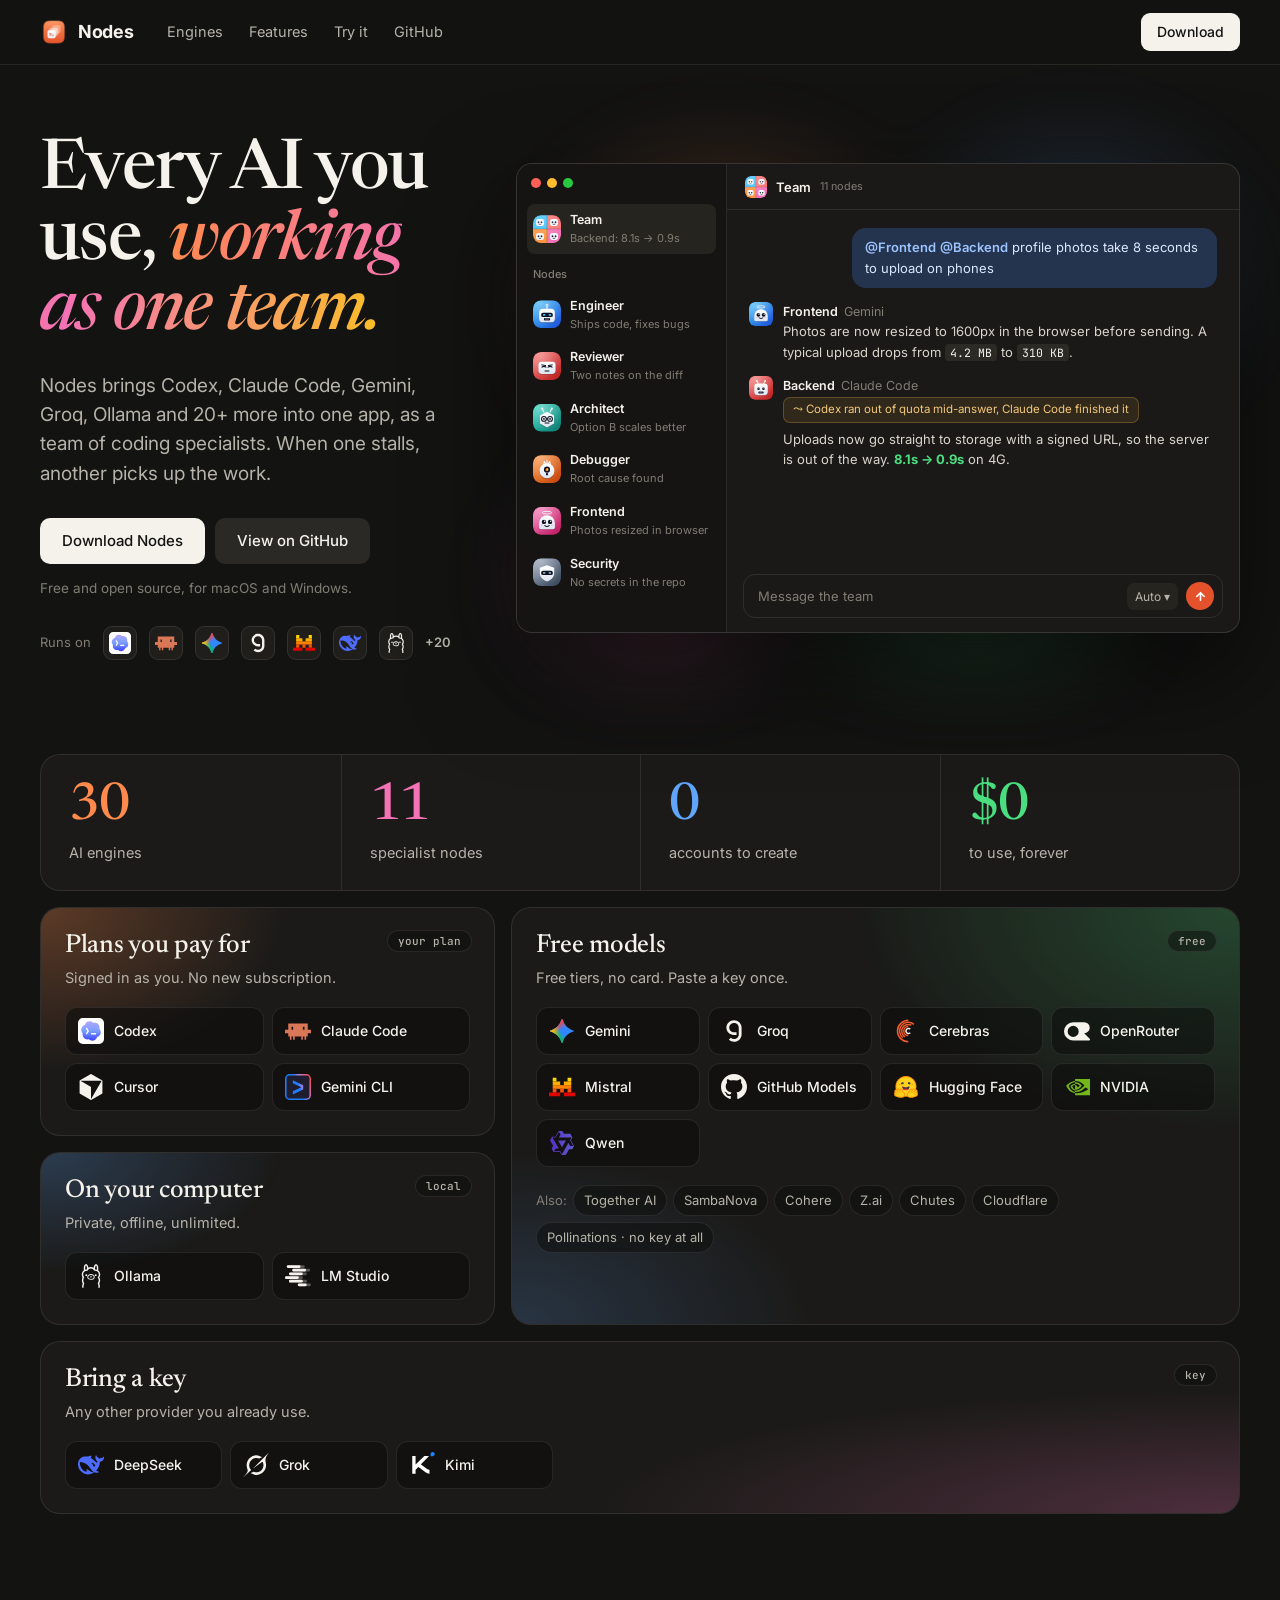
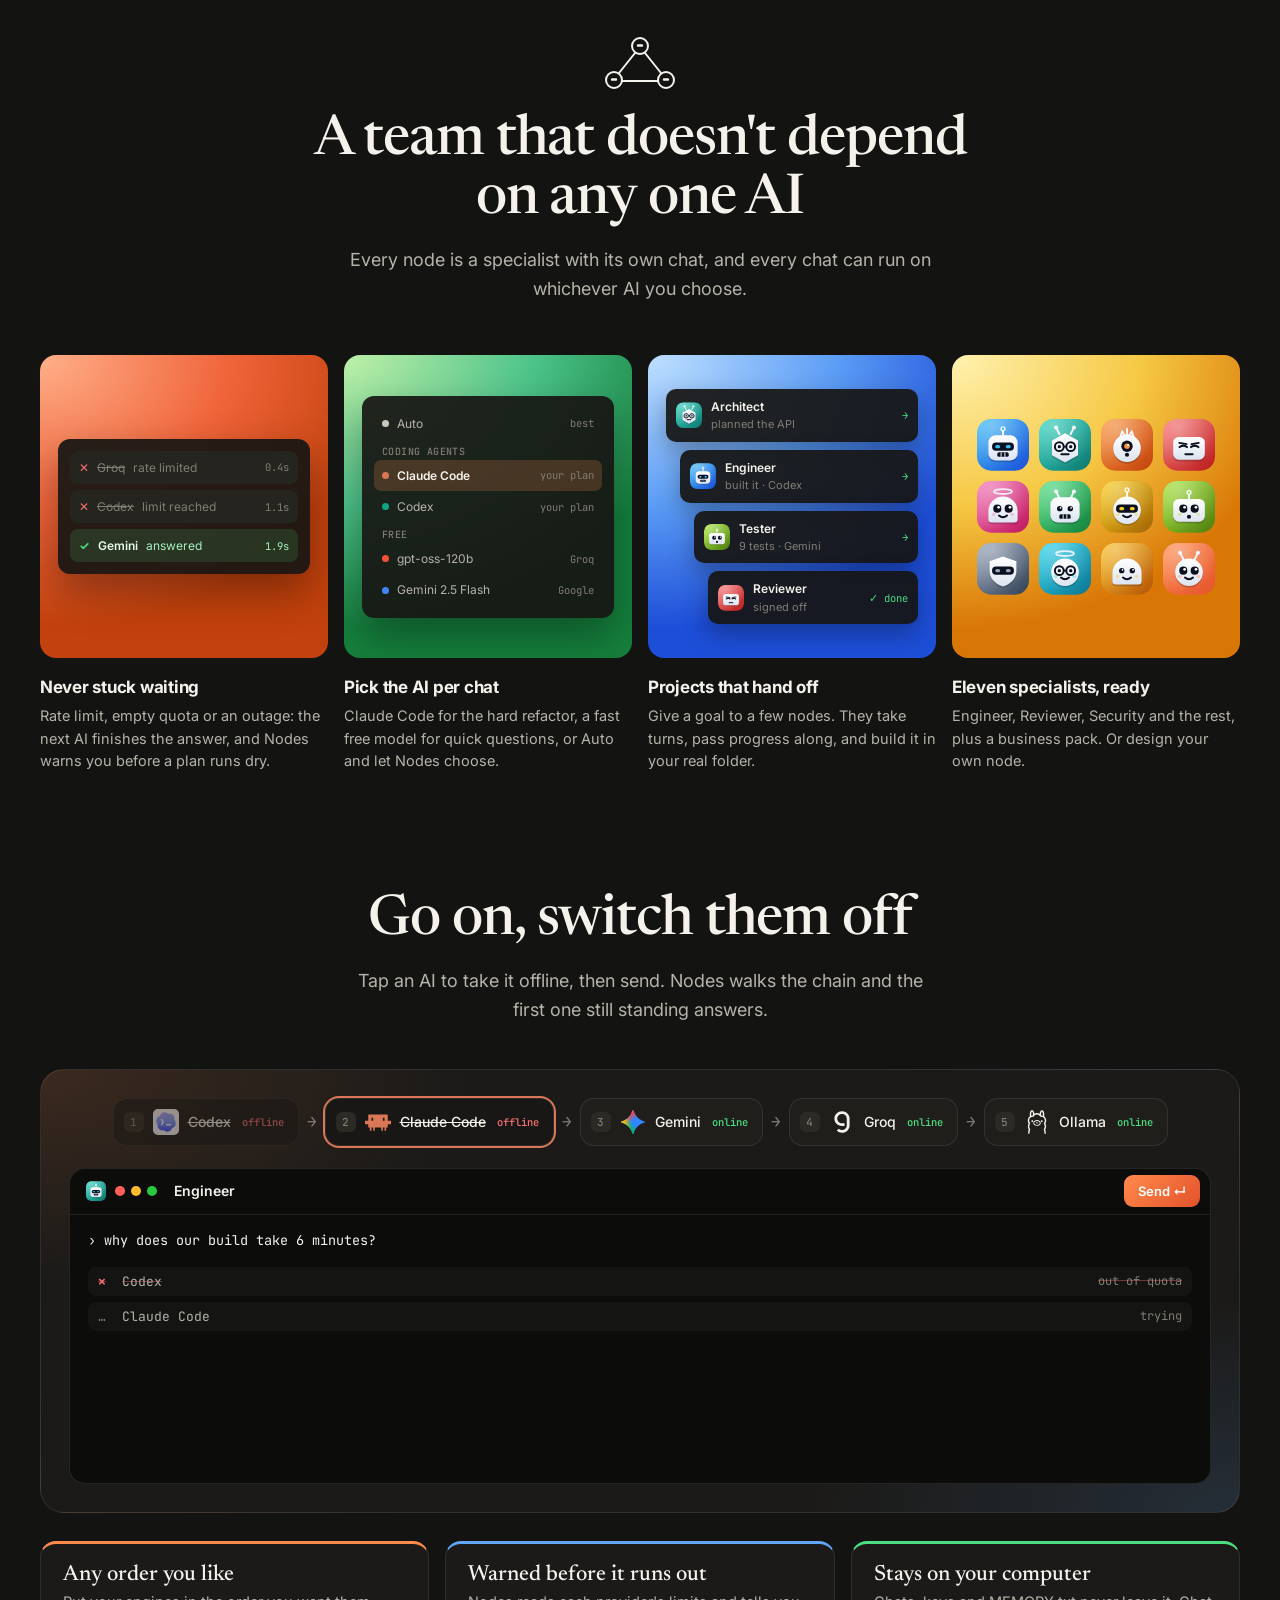
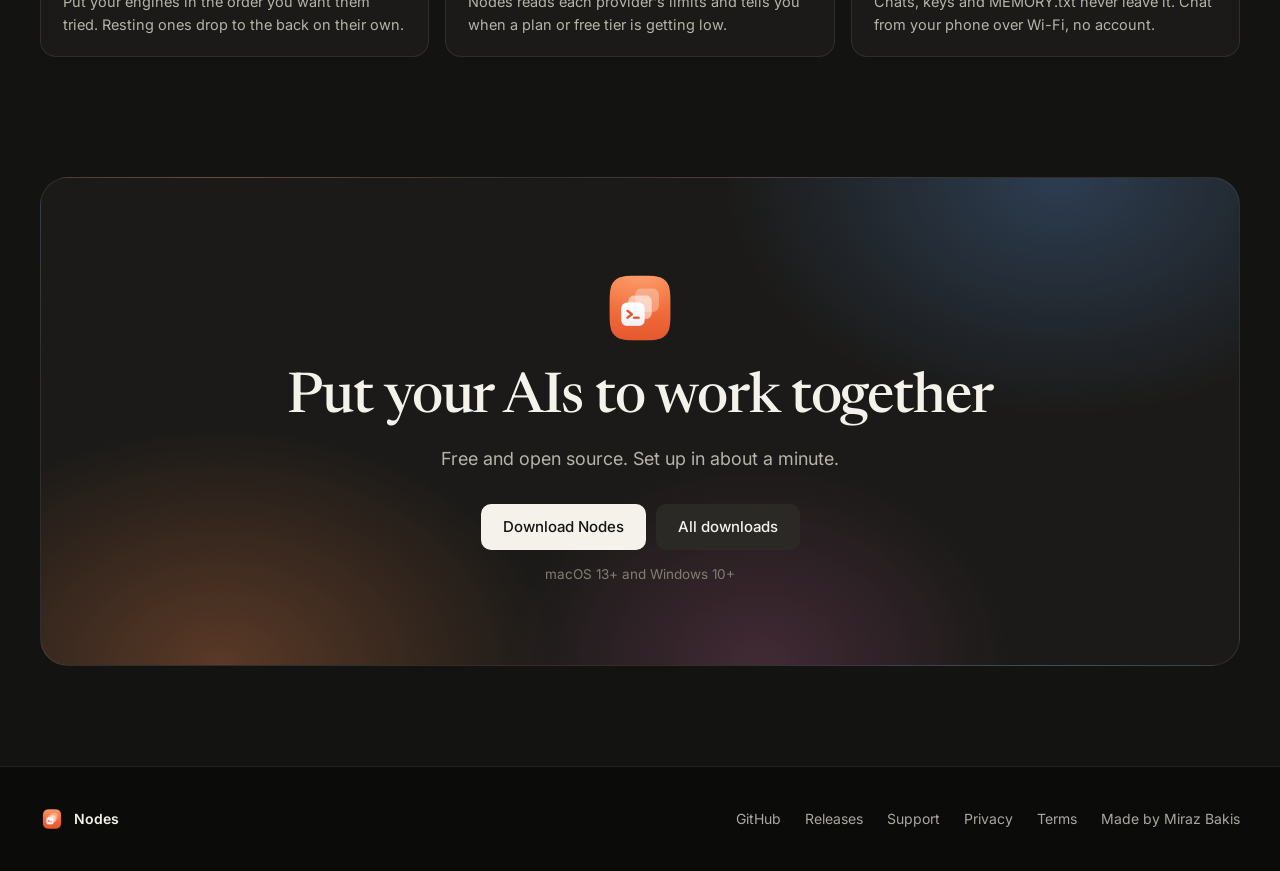
==== commit 7c153425: "Add Nodes privacy policy and terms" ====
--- a/nodes/index.html
+++ b/nodes/index.html
@@ -442,7 +442,7 @@
   <footer>
     <div class="wrap">
       <span class="l"><img src="icon.png" alt="" width="24" height="24">Nodes</span>
-      <span class="r"><a href="https://github.com/mirazbakis/Nodes" target="_blank" rel="noopener">GitHub</a><a href="https://github.com/mirazbakis/Nodes/releases" target="_blank" rel="noopener">Releases</a><a href="https://github.com/mirazbakis/Nodes/issues" target="_blank" rel="noopener">Support</a><a href="../">Made by Miraz Bakis</a></span>
+      <span class="r"><a href="https://github.com/mirazbakis/Nodes" target="_blank" rel="noopener">GitHub</a><a href="https://github.com/mirazbakis/Nodes/releases" target="_blank" rel="noopener">Releases</a><a href="https://github.com/mirazbakis/Nodes/issues" target="_blank" rel="noopener">Support</a><a href="privacy">Privacy</a><a href="terms">Terms</a><a href="../">Made by Miraz Bakis</a></span>
     </div>
   </footer>
 
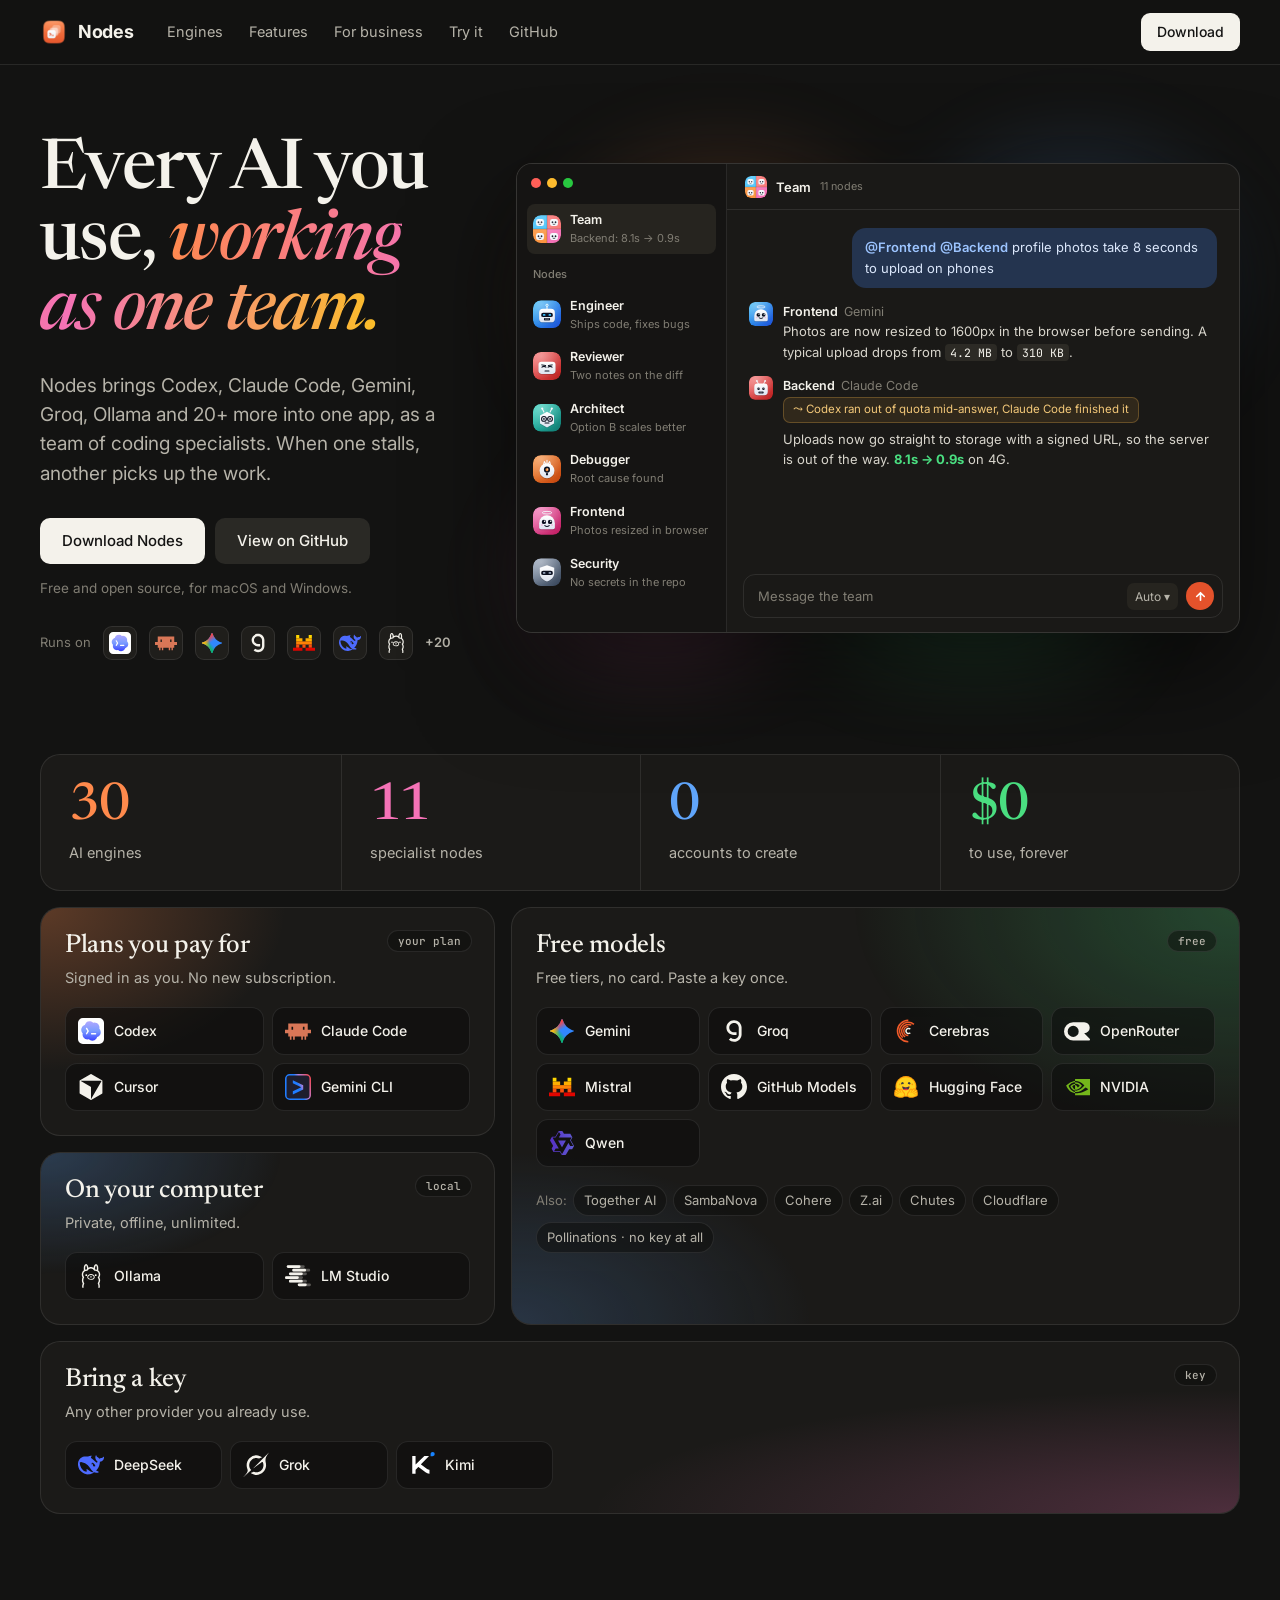
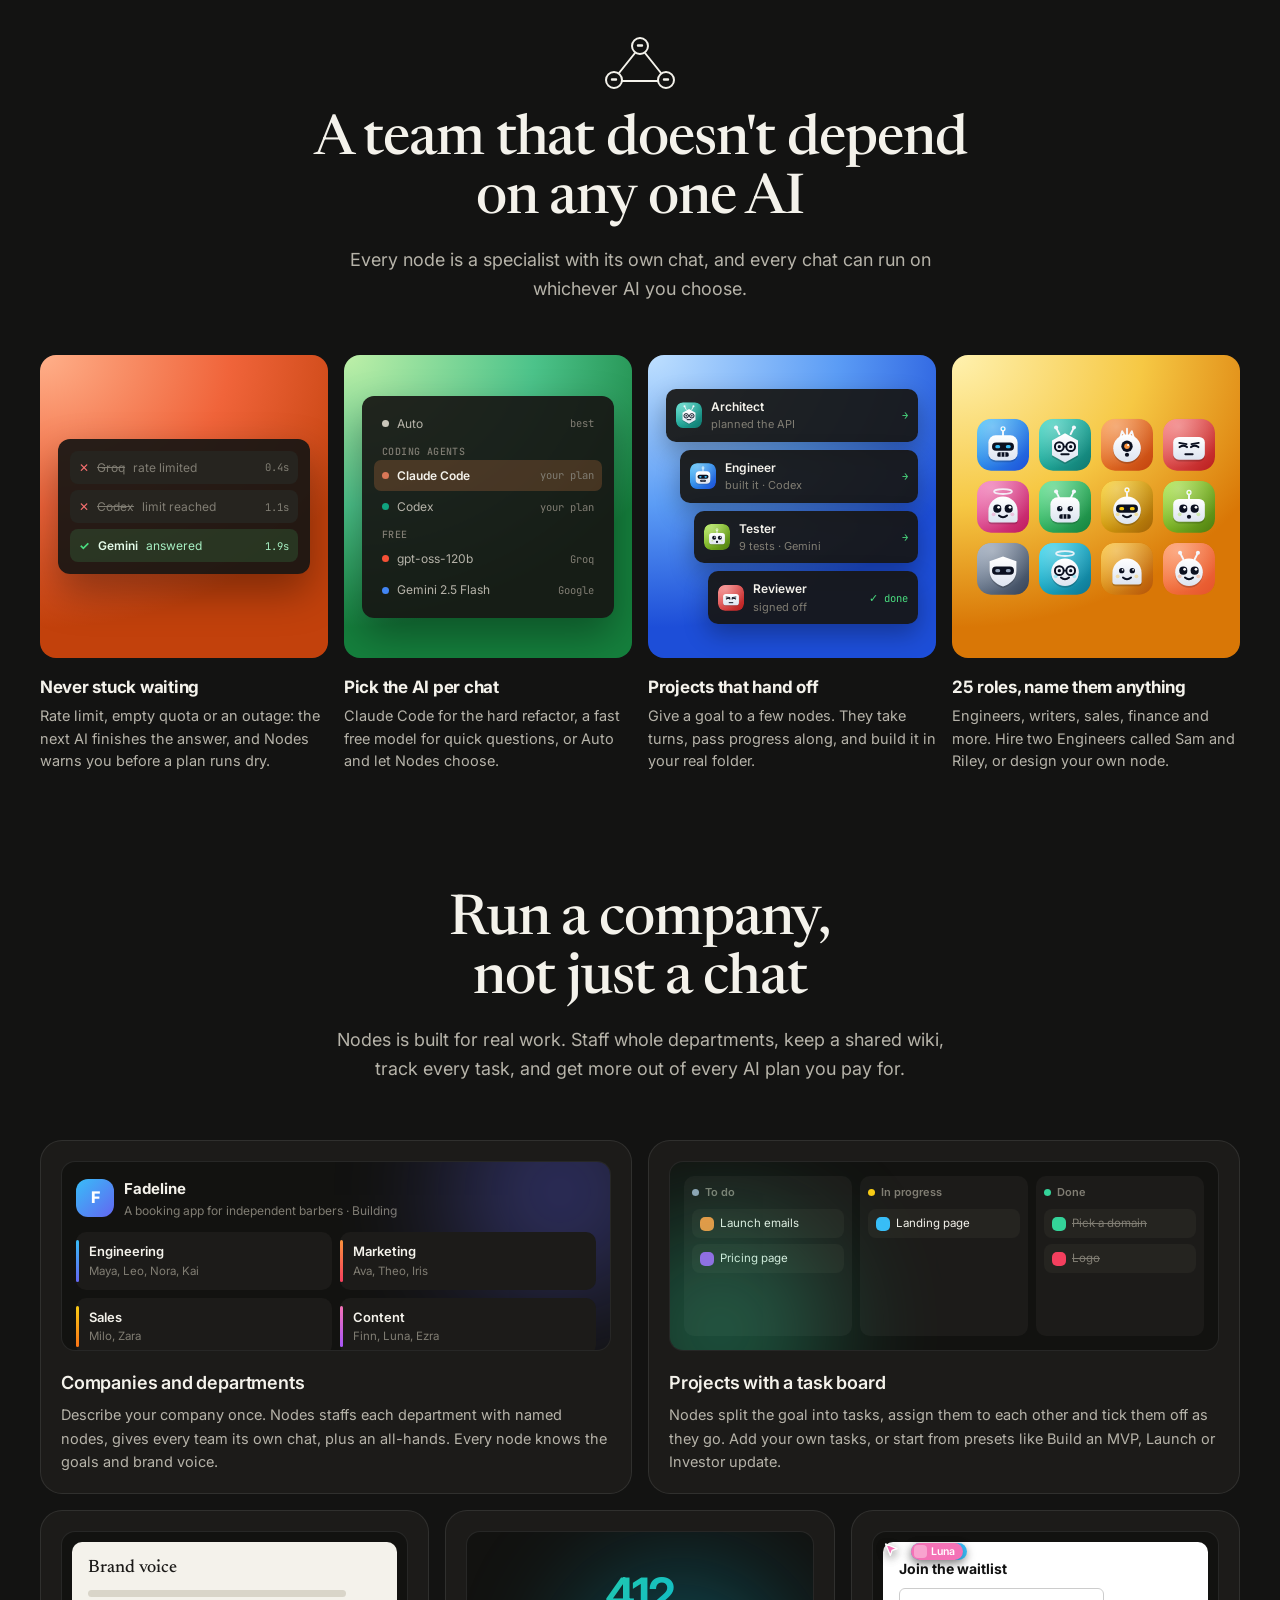
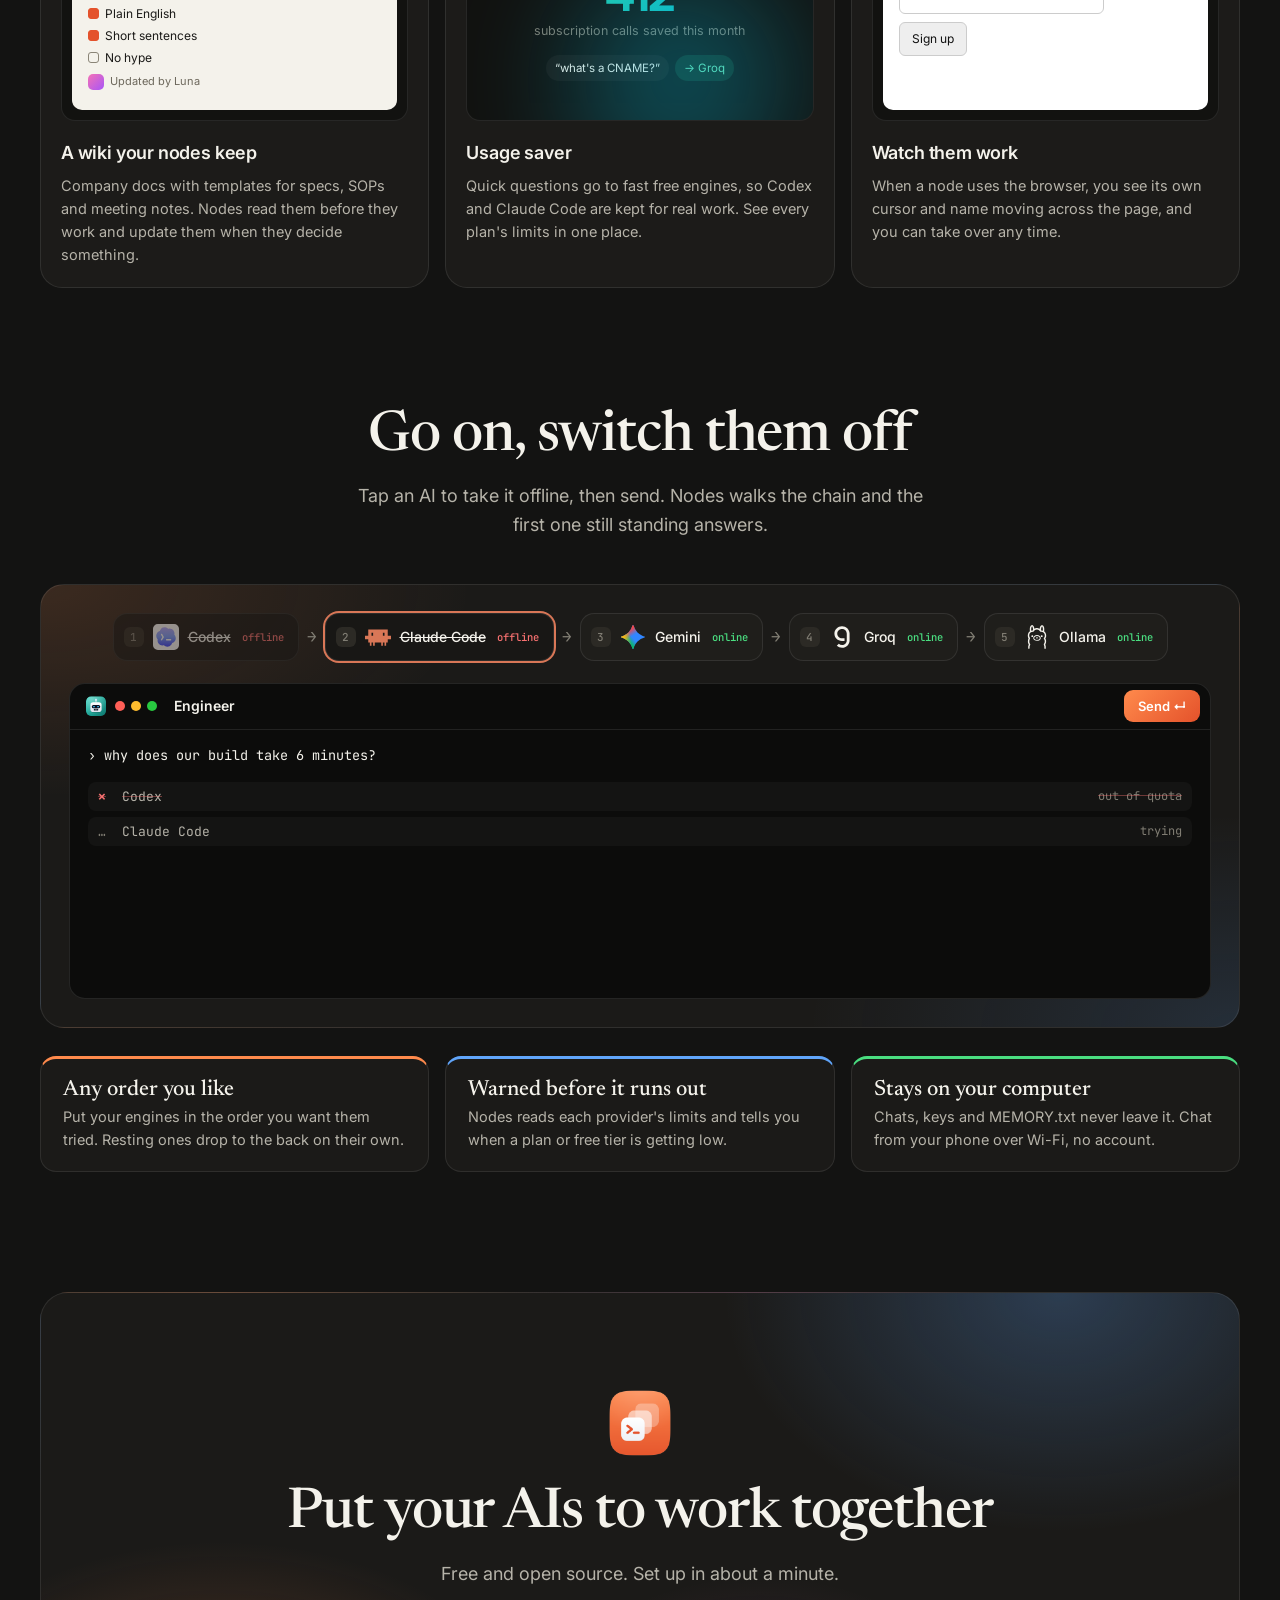
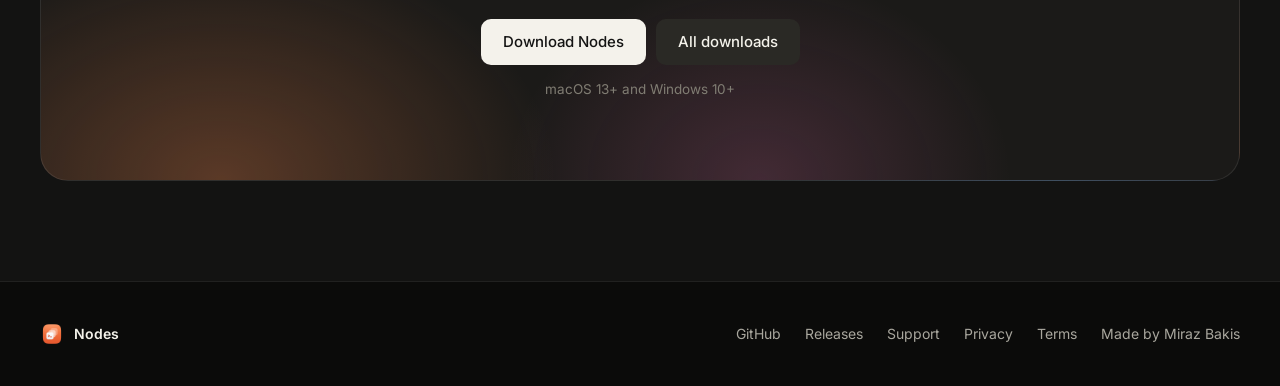
==== commit 446e5d30: "Nodes: business section, privacy update" ====
--- a/nodes/index.html
+++ b/nodes/index.html
@@ -291,6 +291,60 @@
       *, *::before, *::after { animation: none !important; transition: none !important; }
       .js .rv { opacity: 1; transform: none; }
     }
+    /* business section */
+    #work .sub { max-width: 640px; margin-left: auto; margin-right: auto; }
+    .biz { display: grid; grid-template-columns: repeat(6, 1fr); gap: 16px; margin-top: 56px; text-align: left; }
+    .biz > div { grid-column: span 2; border: 1px solid var(--line); border-radius: 22px; background: var(--card); padding: 20px; position: relative; overflow: hidden; transition: transform .3s cubic-bezier(.34,1.56,.64,1), border-color .2s; }
+    .biz > div:hover { transform: translateY(-4px); border-color: rgba(255,255,255,.18); }
+    .biz > div.wide { grid-column: span 3; }
+    .biz h3 { font-size: 18px; font-weight: 600; letter-spacing: -.01em; margin: 18px 0 6px; }
+    .biz p { color: var(--ink-2); font-size: 14.5px; }
+    .biz .stage { height: 190px; border-radius: 14px; background: #121210; border: 1px solid var(--line); position: relative; overflow: hidden; padding: 14px; }
+    .biz .glow { position: absolute; width: 220px; height: 220px; border-radius: 50%; filter: blur(60px); opacity: .35; pointer-events: none; }
+    .co-row { display: flex; align-items: center; gap: 10px; margin-bottom: 12px; }
+    .co-row .m { width: 38px; height: 38px; border-radius: 12px; display: grid; place-items: center; font-weight: 800; color: #fff; background: linear-gradient(135deg,#38bdf8,#6366f1); }
+    .co-row b { font-size: 15px; } .co-row span { display: block; font-size: 12px; color: var(--muted); }
+    .depts { display: grid; grid-template-columns: 1fr 1fr; gap: 8px; }
+    .depts div { border-radius: 10px; background: #1c1b19; padding: 9px 10px 9px 13px; position: relative; font-size: 13px; font-weight: 600; animation: bizIn .6s both; }
+    .depts div::before { content: ''; position: absolute; left: 0; top: 8px; bottom: 8px; width: 3px; border-radius: 3px; background: var(--g); }
+    .depts div span { display: block; font-weight: 400; font-size: 11.5px; color: var(--muted); }
+    .depts div:nth-child(2) { animation-delay: .1s; } .depts div:nth-child(3) { animation-delay: .2s; } .depts div:nth-child(4) { animation-delay: .3s; }
+    @keyframes bizIn { from { opacity: 0; transform: translateY(8px); } }
+    .kan { display: grid; grid-template-columns: repeat(3, 1fr); gap: 8px; height: 100%; }
+    .kan > div { background: #1c1b19; border-radius: 10px; padding: 8px; display: flex; flex-direction: column; gap: 6px; }
+    .kan h4 { font-size: 11px; font-weight: 600; color: var(--muted); display: flex; align-items: center; gap: 6px; margin-bottom: 2px; }
+    .kan h4 i { width: 7px; height: 7px; border-radius: 50%; background: var(--c); }
+    .kan .t { font-size: 11.5px; padding: 7px 8px; border-radius: 8px; background: #252420; display: flex; gap: 6px; align-items: center; line-height: 1.3; }
+    .kan .t .av { width: 14px; height: 14px; border-radius: 5px; flex: none; background: var(--c); }
+    .kan .t.mv { animation: slideTask 5s infinite; }
+    @keyframes slideTask { 0%, 30% { transform: translateX(0); opacity: 1; } 45% { transform: translateX(110%); opacity: 0; } 46% { transform: translateX(-30%); opacity: 0; } 60%, 100% { transform: translateX(0); opacity: 1; } }
+    .kan .done .t { color: var(--muted); text-decoration: line-through; }
+    .docpage { background: #f4f2eb; color: #1b1a18; border-radius: 10px; height: 100%; padding: 12px 16px; font-size: 12px; overflow: hidden; }
+    .docpage b { font-family: var(--serif); font-size: 18px; font-weight: 500; display: block; margin-bottom: 4px; }
+    .docpage .ln { height: 7px; border-radius: 4px; background: #d9d5c9; margin: 7px 0; }
+    .docpage .ck { display: flex; gap: 6px; align-items: center; margin: 3px 0; }
+    .docpage .ck i { width: 11px; height: 11px; border-radius: 3px; border: 1.5px solid #8a8577; }
+    .docpage .ck.on i { background: #e4522b; border-color: #e4522b; }
+    .docpage .by { margin-top: 6px; font-size: 11px; color: #6d685c; display: flex; gap: 6px; align-items: center; }
+    .docpage .by span { width: 16px; height: 16px; border-radius: 5px; background: linear-gradient(135deg,#f472b6,#a855f7); }
+    .saverx { display: grid; place-items: center; height: 100%; text-align: center; }
+    .saverx b { font-size: 46px; font-weight: 700; letter-spacing: -.03em; background: linear-gradient(135deg,#34d399,#06b6d4); -webkit-background-clip: text; background-clip: text; color: transparent; display: block; line-height: 1; }
+    .saverx span { font-size: 12.5px; color: var(--muted); }
+    .saverx .route { display: flex; gap: 6px; justify-content: center; margin-top: 12px; font-size: 11.5px; }
+    .saverx .route em { font-style: normal; padding: 4px 9px; border-radius: 99px; background: #1c1b19; }
+    .saverx .route em.go { background: rgba(52,211,153,.15); color: #6ee7b7; }
+    .page { background: #fff; border-radius: 10px; height: 100%; position: relative; padding: 16px; color: #111; font-size: 12px; }
+    .page .f { height: 26px; border: 1px solid #ccc; border-radius: 6px; width: 70%; margin: 8px 0; padding: 5px 8px; color: #333; overflow: hidden; white-space: nowrap; }
+    .page .f span { display: inline-block; overflow: hidden; vertical-align: top; animation: typing 6s steps(15) infinite; width: 0; }
+    @keyframes typing { 15% { width: 0; } 45%, 100% { width: 15ch; } }
+    .page .bt { display: inline-block; padding: 6px 12px; border-radius: 6px; background: #eee; border: 1px solid #ccc; }
+    .cur { position: absolute; left: 0; top: 0; animation: cursorMove 6s infinite cubic-bezier(.45,.05,.25,1); filter: drop-shadow(0 3px 5px rgba(0,0,0,.3)); }
+    .cur .tag { display: inline-flex; align-items: center; gap: 4px; margin-left: 12px; padding: 2px 8px 2px 3px; border-radius: 99px; background: var(--c); color: #fff; font: 600 10.5px var(--sans); }
+    .cur .tag i { width: 13px; height: 13px; border-radius: 4px; background: rgba(255,255,255,.35); }
+    .cur.two { animation-delay: -3s; }
+    @keyframes cursorMove { 0% { transform: translate(140px, 20px); } 25% { transform: translate(40px, 52px); } 45% { transform: translate(60px, 54px); } 70% { transform: translate(40px, 92px); } 85% { transform: translate(44px, 94px); } 100% { transform: translate(140px, 20px); } }
+    @media (max-width: 900px) { .biz { grid-template-columns: 1fr; } .biz > div, .biz > div.wide { grid-column: auto; } }
+    @media (prefers-reduced-motion: reduce) { .biz *, .biz *::before { animation: none !important; } .page .f span { width: 15ch; } }
   </style>
 </head>
 <body>
@@ -300,6 +354,7 @@
       <div class="links">
         <a href="#engines">Engines</a>
         <a href="#features">Features</a>
+        <a href="#work">For business</a>
         <a href="#see">Try it</a>
         <a href="https://github.com/mirazbakis/Nodes" target="_blank" rel="noopener">GitHub</a>
       </div>
@@ -401,8 +456,57 @@
           <div class="art a4"><div class="team">
             <svg class="node-av " width="52" height="52" viewBox="0 0 64 64" style="border-radius:14px;clip-path:inset(0 round 14px)"> <defs> <linearGradient id="av13g" x1="0" y1="0" x2="1" y2="1"><stop offset="0" stop-color="#38bdf8"/><stop offset="1" stop-color="#1d4ed8"/></linearGradient> <radialGradient id="av13r" cx=".3" cy=".15" r=".8"><stop offset="0" stop-color="#fff" stop-opacity=".35"/><stop offset="1" stop-color="#fff" stop-opacity="0"/></radialGradient> <linearGradient id="av13f" x1="0" y1="0" x2="0" y2="1"><stop offset="0" stop-color="#ffffff"/><stop offset="1" stop-color="#dde4f0"/></linearGradient> </defs> <rect width="64" height="64" fill="url(#av13g)"/> <rect width="64" height="64" fill="url(#av13r)"/> <path d="M32 20v-6.5" stroke="#f4f7fc" stroke-width="2.4" stroke-linecap="round"/><circle cx="32" cy="12" r="3.2" fill="#f4f7fc"/><circle cx="32" cy="12" r="1.5" fill="#38bdf8"/> <g fill="rgba(0,0,0,.18)" transform="translate(0 2.2)"><rect x="14" y="20" width="36" height="31" rx="9"/></g> <g fill="url(#av13f)"><rect x="14" y="20" width="36" height="31" rx="9"/></g> <rect x="18.5" y="29" width="27" height="10" rx="5" fill="#0b1020"/><rect x="22.5" y="32" width="6" height="4" rx="2" fill="#38bdf8"/><rect x="35.5" y="32" width="6" height="4" rx="2" fill="#38bdf8"/> <rect x="25" y="41" width="14" height="5.6" rx="2" fill="#0b1020"/><path d="M29.7 41v5.6M34.3 41v5.6" stroke="#f4f7fc" stroke-width="1.2"/> </svg><svg class="node-av " width="52" height="52" viewBox="0 0 64 64" style="border-radius:14px;clip-path:inset(0 round 14px)"> <defs> <linearGradient id="av14g" x1="0" y1="0" x2="1" y2="1"><stop offset="0" stop-color="#2dd4bf"/><stop offset="1" stop-color="#0f766e"/></linearGradient> <radialGradient id="av14r" cx=".3" cy=".15" r=".8"><stop offset="0" stop-color="#fff" stop-opacity=".35"/><stop offset="1" stop-color="#fff" stop-opacity="0"/></radialGradient> <linearGradient id="av14f" x1="0" y1="0" x2="0" y2="1"><stop offset="0" stop-color="#ffffff"/><stop offset="1" stop-color="#dde4f0"/></linearGradient> </defs> <rect width="64" height="64" fill="url(#av14g)"/> <rect width="64" height="64" fill="url(#av14r)"/> <path d="M25 18.5l-3.5-7M39 18.5l3.5-7" stroke="#f4f7fc" stroke-width="2.4" stroke-linecap="round"/><circle cx="21" cy="10.5" r="2.5" fill="#f4f7fc"/><circle cx="43" cy="10.5" r="2.5" fill="#f4f7fc"/> <g fill="rgba(0,0,0,.18)" transform="translate(0 2.2)"><path d="M32 17.5 48 26.5v18L32 53.5l-16-9v-18Z" stroke-linejoin="round"/></g> <g fill="url(#av14f)"><path d="M32 17.5 48 26.5v18L32 53.5l-16-9v-18Z" stroke-linejoin="round"/></g> <circle cx="25" cy="34" r="5.4" fill="none" stroke="#0b1020" stroke-width="2.4"/><circle cx="39" cy="34" r="5.4" fill="none" stroke="#0b1020" stroke-width="2.4"/><path d="M30.4 34h3.2" stroke="#0b1020" stroke-width="2.4"/><circle cx="25" cy="34" r="2" fill="#0b1020"/><circle cx="39" cy="34" r="2" fill="#0b1020"/> <path d="M27.5 43.5h9" stroke="#0b1020" stroke-width="2.4" stroke-linecap="round"/> </svg><svg class="node-av " width="52" height="52" viewBox="0 0 64 64" style="border-radius:14px;clip-path:inset(0 round 14px)"> <defs> <linearGradient id="av15g" x1="0" y1="0" x2="1" y2="1"><stop offset="0" stop-color="#fb923c"/><stop offset="1" stop-color="#c2410c"/></linearGradient> <radialGradient id="av15r" cx=".3" cy=".15" r=".8"><stop offset="0" stop-color="#fff" stop-opacity=".35"/><stop offset="1" stop-color="#fff" stop-opacity="0"/></radialGradient> <linearGradient id="av15f" x1="0" y1="0" x2="0" y2="1"><stop offset="0" stop-color="#ffffff"/><stop offset="1" stop-color="#dde4f0"/></linearGradient> </defs> <rect width="64" height="64" fill="url(#av15g)"/> <rect width="64" height="64" fill="url(#av15r)"/> <path d="M24 22l2-7 3 5M32 19l0-7M40 22l-2-7-3 5" fill="none" stroke="#f4f7fc" stroke-width="2.3" stroke-linecap="round" stroke-linejoin="round"/> <g fill="rgba(0,0,0,.18)" transform="translate(0 2.2)"><circle cx="32" cy="36" r="17"/></g> <g fill="url(#av15f)"><circle cx="32" cy="36" r="17"/></g> <circle cx="32" cy="33.5" r="7" fill="#0b1020"/><circle cx="32" cy="33.5" r="3.4" fill="#fb923c"/><circle cx="33.4" cy="32.1" r="1.3" fill="#fff"/> <circle cx="32" cy="44" r="2.6" fill="#0b1020"/> </svg><svg class="node-av " width="52" height="52" viewBox="0 0 64 64" style="border-radius:14px;clip-path:inset(0 round 14px)"> <defs> <linearGradient id="av16g" x1="0" y1="0" x2="1" y2="1"><stop offset="0" stop-color="#f87171"/><stop offset="1" stop-color="#b91c1c"/></linearGradient> <radialGradient id="av16r" cx=".3" cy=".15" r=".8"><stop offset="0" stop-color="#fff" stop-opacity=".35"/><stop offset="1" stop-color="#fff" stop-opacity="0"/></radialGradient> <linearGradient id="av16f" x1="0" y1="0" x2="0" y2="1"><stop offset="0" stop-color="#ffffff"/><stop offset="1" stop-color="#dde4f0"/></linearGradient> </defs> <rect width="64" height="64" fill="url(#av16g)"/> <rect width="64" height="64" fill="url(#av16r)"/> <g fill="rgba(0,0,0,.18)" transform="translate(0 2.2)"><rect x="12.5" y="22" width="39" height="28" rx="7"/></g> <g fill="url(#av16f)"><rect x="12.5" y="22" width="39" height="28" rx="7"/></g> <path d="M20.5 34.5q4.5-3.6 9 0M34.5 34.5q4.5-3.6 9 0" fill="none" stroke="#0b1020" stroke-width="2.6" stroke-linecap="round"/><path d="M20 29.5l9 1.4M44 29.5l-9 1.4" stroke="#0b1020" stroke-width="2.2" stroke-linecap="round"/> <path d="M27.5 43.5h9" stroke="#0b1020" stroke-width="2.4" stroke-linecap="round"/> </svg><svg class="node-av " width="52" height="52" viewBox="0 0 64 64" style="border-radius:14px;clip-path:inset(0 round 14px)"> <defs> <linearGradient id="av17g" x1="0" y1="0" x2="1" y2="1"><stop offset="0" stop-color="#f472b6"/><stop offset="1" stop-color="#be185d"/></linearGradient> <radialGradient id="av17r" cx=".3" cy=".15" r=".8"><stop offset="0" stop-color="#fff" stop-opacity=".35"/><stop offset="1" stop-color="#fff" stop-opacity="0"/></radialGradient> <linearGradient id="av17f" x1="0" y1="0" x2="0" y2="1"><stop offset="0" stop-color="#ffffff"/><stop offset="1" stop-color="#dde4f0"/></linearGradient> </defs> <rect width="64" height="64" fill="url(#av17g)"/> <rect width="64" height="64" fill="url(#av17r)"/> <ellipse cx="32" cy="13" rx="11" ry="3" fill="none" stroke="#f4f7fc" stroke-width="2.2" opacity=".9"/> <g fill="rgba(0,0,0,.18)" transform="translate(0 2.2)"><path d="M14 47V37a18 18 0 0 1 36 0v10a4 4 0 0 1-4 4H18a4 4 0 0 1-4-4Z"/></g> <g fill="url(#av17f)"><path d="M14 47V37a18 18 0 0 1 36 0v10a4 4 0 0 1-4 4H18a4 4 0 0 1-4-4Z"/></g> <circle cx="25" cy="34" r="5" fill="#0b1020"/><circle cx="39" cy="34" r="5" fill="#0b1020"/><circle cx="26.6" cy="32.4" r="1.7" fill="#fff"/><circle cx="40.6" cy="32.4" r="1.7" fill="#fff"/> <path d="M27 42.5q5 4 10 0" fill="none" stroke="#0b1020" stroke-width="2.4" stroke-linecap="round"/> <circle cx="20.5" cy="41" r="2.3" fill="#f472b6" opacity=".35"/><circle cx="43.5" cy="41" r="2.3" fill="#f472b6" opacity=".35"/> </svg><svg class="node-av " width="52" height="52" viewBox="0 0 64 64" style="border-radius:14px;clip-path:inset(0 round 14px)"> <defs> <linearGradient id="av18g" x1="0" y1="0" x2="1" y2="1"><stop offset="0" stop-color="#4ade80"/><stop offset="1" stop-color="#15803d"/></linearGradient> <radialGradient id="av18r" cx=".3" cy=".15" r=".8"><stop offset="0" stop-color="#fff" stop-opacity=".35"/><stop offset="1" stop-color="#fff" stop-opacity="0"/></radialGradient> <linearGradient id="av18f" x1="0" y1="0" x2="0" y2="1"><stop offset="0" stop-color="#ffffff"/><stop offset="1" stop-color="#dde4f0"/></linearGradient> </defs> <rect width="64" height="64" fill="url(#av18g)"/> <rect width="64" height="64" fill="url(#av18r)"/> <path d="M25 21l-3.5-7M39 21l3.5-7" stroke="#f4f7fc" stroke-width="2.4" stroke-linecap="round"/><circle cx="21" cy="13" r="2.5" fill="#f4f7fc"/><circle cx="43" cy="13" r="2.5" fill="#f4f7fc"/> <g fill="rgba(0,0,0,.18)" transform="translate(0 2.2)"><rect x="14" y="20" width="36" height="31" rx="9"/></g> <g fill="url(#av18f)"><rect x="14" y="20" width="36" height="31" rx="9"/></g> <circle cx="25.5" cy="34" r="3.3" fill="#0b1020"/><circle cx="38.5" cy="34" r="3.3" fill="#0b1020"/><circle cx="26.5" cy="33" r="1.1" fill="#fff"/><circle cx="39.5" cy="33" r="1.1" fill="#fff"/> <rect x="25" y="41" width="14" height="5.6" rx="2" fill="#0b1020"/><path d="M29.7 41v5.6M34.3 41v5.6" stroke="#f4f7fc" stroke-width="1.2"/> </svg><svg class="node-av " width="52" height="52" viewBox="0 0 64 64" style="border-radius:14px;clip-path:inset(0 round 14px)"> <defs> <linearGradient id="av19g" x1="0" y1="0" x2="1" y2="1"><stop offset="0" stop-color="#facc15"/><stop offset="1" stop-color="#a16207"/></linearGradient> <radialGradient id="av19r" cx=".3" cy=".15" r=".8"><stop offset="0" stop-color="#fff" stop-opacity=".35"/><stop offset="1" stop-color="#fff" stop-opacity="0"/></radialGradient> <linearGradient id="av19f" x1="0" y1="0" x2="0" y2="1"><stop offset="0" stop-color="#ffffff"/><stop offset="1" stop-color="#dde4f0"/></linearGradient> </defs> <rect width="64" height="64" fill="url(#av19g)"/> <rect width="64" height="64" fill="url(#av19r)"/> <path d="M32 19v-6.5" stroke="#f4f7fc" stroke-width="2.4" stroke-linecap="round"/><circle cx="32" cy="11" r="3.2" fill="#f4f7fc"/><circle cx="32" cy="11" r="1.5" fill="#facc15"/> <g fill="rgba(0,0,0,.18)" transform="translate(0 2.2)"><circle cx="32" cy="36" r="17"/></g> <g fill="url(#av19f)"><circle cx="32" cy="36" r="17"/></g> <rect x="18.5" y="29" width="27" height="10" rx="5" fill="#0b1020"/><rect x="22.5" y="32" width="6" height="4" rx="2" fill="#facc15"/><rect x="35.5" y="32" width="6" height="4" rx="2" fill="#facc15"/> <path d="M27 42.5q5 4 10 0" fill="none" stroke="#0b1020" stroke-width="2.4" stroke-linecap="round"/> <circle cx="20.5" cy="41" r="2.3" fill="#facc15" opacity=".35"/><circle cx="43.5" cy="41" r="2.3" fill="#facc15" opacity=".35"/> </svg><svg class="node-av " width="52" height="52" viewBox="0 0 64 64" style="border-radius:14px;clip-path:inset(0 round 14px)"> <defs> <linearGradient id="av20g" x1="0" y1="0" x2="1" y2="1"><stop offset="0" stop-color="#a3e635"/><stop offset="1" stop-color="#4d7c0f"/></linearGradient> <radialGradient id="av20r" cx=".3" cy=".15" r=".8"><stop offset="0" stop-color="#fff" stop-opacity=".35"/><stop offset="1" stop-color="#fff" stop-opacity="0"/></radialGradient> <linearGradient id="av20f" x1="0" y1="0" x2="0" y2="1"><stop offset="0" stop-color="#ffffff"/><stop offset="1" stop-color="#dde4f0"/></linearGradient> </defs> <rect width="64" height="64" fill="url(#av20g)"/> <rect width="64" height="64" fill="url(#av20r)"/> <path d="M32 22v-6.5" stroke="#f4f7fc" stroke-width="2.4" stroke-linecap="round"/><circle cx="32" cy="14" r="3.2" fill="#f4f7fc"/><circle cx="32" cy="14" r="1.5" fill="#a3e635"/> <g fill="rgba(0,0,0,.18)" transform="translate(0 2.2)"><rect x="12.5" y="22" width="39" height="28" rx="7"/></g> <g fill="url(#av20f)"><rect x="12.5" y="22" width="39" height="28" rx="7"/></g> <circle cx="25" cy="34" r="5" fill="#0b1020"/><circle cx="39" cy="34" r="5" fill="#0b1020"/><circle cx="26.6" cy="32.4" r="1.7" fill="#fff"/><circle cx="40.6" cy="32.4" r="1.7" fill="#fff"/> <circle cx="32" cy="44" r="2.6" fill="#0b1020"/> <circle cx="20.5" cy="41" r="2.3" fill="#a3e635" opacity=".35"/><circle cx="43.5" cy="41" r="2.3" fill="#a3e635" opacity=".35"/> </svg><svg class="node-av " width="52" height="52" viewBox="0 0 64 64" style="border-radius:14px;clip-path:inset(0 round 14px)"> <defs> <linearGradient id="av21g" x1="0" y1="0" x2="1" y2="1"><stop offset="0" stop-color="#94a3b8"/><stop offset="1" stop-color="#334155"/></linearGradient> <radialGradient id="av21r" cx=".3" cy=".15" r=".8"><stop offset="0" stop-color="#fff" stop-opacity=".35"/><stop offset="1" stop-color="#fff" stop-opacity="0"/></radialGradient> <linearGradient id="av21f" x1="0" y1="0" x2="0" y2="1"><stop offset="0" stop-color="#ffffff"/><stop offset="1" stop-color="#dde4f0"/></linearGradient> </defs> <rect width="64" height="64" fill="url(#av21g)"/> <rect width="64" height="64" fill="url(#av21r)"/> <g fill="rgba(0,0,0,.18)" transform="translate(0 2.2)"><path d="M32 16.5 48.5 22.5V34c0 10-7.4 16.3-16.5 19.5C22.9 50.3 15.5 44 15.5 34V22.5Z"/></g> <g fill="url(#av21f)"><path d="M32 16.5 48.5 22.5V34c0 10-7.4 16.3-16.5 19.5C22.9 50.3 15.5 44 15.5 34V22.5Z"/></g> <rect x="18.5" y="29" width="27" height="10" rx="5" fill="#0b1020"/><rect x="22.5" y="32" width="6" height="4" rx="2" fill="#94a3b8"/><rect x="35.5" y="32" width="6" height="4" rx="2" fill="#94a3b8"/> </svg><svg class="node-av " width="52" height="52" viewBox="0 0 64 64" style="border-radius:14px;clip-path:inset(0 round 14px)"> <defs> <linearGradient id="av22g" x1="0" y1="0" x2="1" y2="1"><stop offset="0" stop-color="#22d3ee"/><stop offset="1" stop-color="#0e7490"/></linearGradient> <radialGradient id="av22r" cx=".3" cy=".15" r=".8"><stop offset="0" stop-color="#fff" stop-opacity=".35"/><stop offset="1" stop-color="#fff" stop-opacity="0"/></radialGradient> <linearGradient id="av22f" x1="0" y1="0" x2="0" y2="1"><stop offset="0" stop-color="#ffffff"/><stop offset="1" stop-color="#dde4f0"/></linearGradient> </defs> <rect width="64" height="64" fill="url(#av22g)"/> <rect width="64" height="64" fill="url(#av22r)"/> <ellipse cx="32" cy="13" rx="11" ry="3" fill="none" stroke="#f4f7fc" stroke-width="2.2" opacity=".9"/> <g fill="rgba(0,0,0,.18)" transform="translate(0 2.2)"><circle cx="32" cy="36" r="17"/></g> <g fill="url(#av22f)"><circle cx="32" cy="36" r="17"/></g> <circle cx="25" cy="34" r="5.4" fill="none" stroke="#0b1020" stroke-width="2.4"/><circle cx="39" cy="34" r="5.4" fill="none" stroke="#0b1020" stroke-width="2.4"/><path d="M30.4 34h3.2" stroke="#0b1020" stroke-width="2.4"/><circle cx="25" cy="34" r="2" fill="#0b1020"/><circle cx="39" cy="34" r="2" fill="#0b1020"/> <path d="M27 42.5q5 4 10 0" fill="none" stroke="#0b1020" stroke-width="2.4" stroke-linecap="round"/> <circle cx="20.5" cy="41" r="2.3" fill="#22d3ee" opacity=".35"/><circle cx="43.5" cy="41" r="2.3" fill="#22d3ee" opacity=".35"/> </svg><svg class="node-av " width="52" height="52" viewBox="0 0 64 64" style="border-radius:14px;clip-path:inset(0 round 14px)"> <defs> <linearGradient id="av23g" x1="0" y1="0" x2="1" y2="1"><stop offset="0" stop-color="#fbbf24"/><stop offset="1" stop-color="#b45309"/></linearGradient> <radialGradient id="av23r" cx=".3" cy=".15" r=".8"><stop offset="0" stop-color="#fff" stop-opacity=".35"/><stop offset="1" stop-color="#fff" stop-opacity="0"/></radialGradient> <linearGradient id="av23f" x1="0" y1="0" x2="0" y2="1"><stop offset="0" stop-color="#ffffff"/><stop offset="1" stop-color="#dde4f0"/></linearGradient> </defs> <rect width="64" height="64" fill="url(#av23g)"/> <rect width="64" height="64" fill="url(#av23r)"/> <g fill="rgba(0,0,0,.18)" transform="translate(0 2.2)"><path d="M14 47V37a18 18 0 0 1 36 0v10a4 4 0 0 1-4 4H18a4 4 0 0 1-4-4Z"/></g> <g fill="url(#av23f)"><path d="M14 47V37a18 18 0 0 1 36 0v10a4 4 0 0 1-4 4H18a4 4 0 0 1-4-4Z"/></g> <circle cx="25.5" cy="34" r="3.3" fill="#0b1020"/><circle cx="38.5" cy="34" r="3.3" fill="#0b1020"/><circle cx="26.5" cy="33" r="1.1" fill="#fff"/><circle cx="39.5" cy="33" r="1.1" fill="#fff"/> <path d="M27 42.5q5 4 10 0" fill="none" stroke="#0b1020" stroke-width="2.4" stroke-linecap="round"/> <circle cx="20.5" cy="41" r="2.3" fill="#fbbf24" opacity=".35"/><circle cx="43.5" cy="41" r="2.3" fill="#fbbf24" opacity=".35"/> </svg><svg class="node-av " width="52" height="52" viewBox="0 0 64 64" style="border-radius:14px;clip-path:inset(0 round 14px)"> <defs> <linearGradient id="av24g" x1="0" y1="0" x2="1" y2="1"><stop offset="0" stop-color="#ff8a4c"/><stop offset="1" stop-color="#e4522b"/></linearGradient> <radialGradient id="av24r" cx=".3" cy=".15" r=".8"><stop offset="0" stop-color="#fff" stop-opacity=".35"/><stop offset="1" stop-color="#fff" stop-opacity="0"/></radialGradient> <linearGradient id="av24f" x1="0" y1="0" x2="0" y2="1"><stop offset="0" stop-color="#ffffff"/><stop offset="1" stop-color="#dde4f0"/></linearGradient> </defs> <rect width="64" height="64" fill="url(#av24g)"/> <rect width="64" height="64" fill="url(#av24r)"/> <path d="M25 20l-3.5-7M39 20l3.5-7" stroke="#f4f7fc" stroke-width="2.4" stroke-linecap="round"/><circle cx="21" cy="12" r="2.5" fill="#f4f7fc"/><circle cx="43" cy="12" r="2.5" fill="#f4f7fc"/> <g fill="rgba(0,0,0,.18)" transform="translate(0 2.2)"><circle cx="32" cy="36" r="17"/></g> <g fill="url(#av24f)"><circle cx="32" cy="36" r="17"/></g> <circle cx="25" cy="34" r="5" fill="#0b1020"/><circle cx="39" cy="34" r="5" fill="#0b1020"/><circle cx="26.6" cy="32.4" r="1.7" fill="#fff"/><circle cx="40.6" cy="32.4" r="1.7" fill="#fff"/> <path d="M27 42.5q5 4 10 0" fill="none" stroke="#0b1020" stroke-width="2.4" stroke-linecap="round"/> <circle cx="20.5" cy="41" r="2.3" fill="#ff8a4c" opacity=".35"/><circle cx="43.5" cy="41" r="2.3" fill="#ff8a4c" opacity=".35"/> </svg>
           </div></div>
-          <h3>Eleven specialists, ready</h3>
-          <p>Engineer, Reviewer, Security and the rest, plus a business pack. Or design your own node.</p>
+          <h3>25 roles, name them anything</h3>
+          <p>Engineers, writers, sales, finance and more. Hire two Engineers called Sam and Riley, or design your own node.</p>
+        </div>
+      </div>
+    </section>
+
+    <section id="work" class="center">
+      <h2 class="h2 rv">Run a company,<br>not just a chat</h2>
+      <p class="sub rv">Nodes is built for real work. Staff whole departments, keep a shared wiki, track every task, and get more out of every AI plan you pay for.</p>
+      <div class="biz">
+        <div class="wide rv">
+          <div class="stage"><div class="glow" style="background:#6366f1;right:-60px;top:-80px"></div>
+            <div class="co-row"><div class="m">F</div><div><b>Fadeline</b><span>A booking app for independent barbers · Building</span></div></div>
+            <div class="depts">
+              <div style="--g:linear-gradient(#38bdf8,#6366f1)">Engineering<span>Maya, Leo, Nora, Kai</span></div>
+              <div style="--g:linear-gradient(#fb923c,#f43f5e)">Marketing<span>Ava, Theo, Iris</span></div>
+              <div style="--g:linear-gradient(#facc15,#f97316)">Sales<span>Milo, Zara</span></div>
+              <div style="--g:linear-gradient(#f472b6,#a855f7)">Content<span>Finn, Luna, Ezra</span></div>
+            </div>
+          </div>
+          <h3>Companies and departments</h3>
+          <p>Describe your company once. Nodes staffs each department with named nodes, gives every team its own chat, plus an all-hands. Every node knows the goals and brand voice.</p>
+        </div>
+        <div class="wide rv">
+          <div class="stage"><div class="glow" style="background:#34d399;left:-60px;bottom:-90px"></div>
+            <div class="kan">
+              <div><h4><i style="--c:#94a3b8"></i>To do</h4><div class="t"><span class="av" style="--c:#fb923c"></span>Launch emails</div><div class="t"><span class="av" style="--c:#a855f7"></span>Pricing page</div></div>
+              <div><h4><i style="--c:#facc15"></i>In progress</h4><div class="t mv"><span class="av" style="--c:#38bdf8"></span>Landing page</div></div>
+              <div class="done"><h4><i style="--c:#34d399"></i>Done</h4><div class="t"><span class="av" style="--c:#34d399"></span>Pick a domain</div><div class="t"><span class="av" style="--c:#f43f5e"></span>Logo</div></div>
+            </div>
+          </div>
+          <h3>Projects with a task board</h3>
+          <p>Nodes split the goal into tasks, assign them to each other and tick them off as they go. Add your own tasks, or start from presets like Build an MVP, Launch or Investor update.</p>
+        </div>
+        <div class="rv">
+          <div class="stage" style="padding:10px"><div class="docpage"><b>Brand voice</b><div class="ln" style="width:88%"></div><div class="ck on"><i></i>Plain English</div><div class="ck on"><i></i>Short sentences</div><div class="ck"><i></i>No hype</div><div class="by"><span></span>Updated by Luna</div></div></div>
+          <h3>A wiki your nodes keep</h3>
+          <p>Company docs with templates for specs, SOPs and meeting notes. Nodes read them before they work and update them when they decide something.</p>
+        </div>
+        <div class="rv">
+          <div class="stage"><div class="glow" style="background:#06b6d4;left:30%;top:20%"></div><div class="saverx"><div><b>412</b><span>subscription calls saved this month</span><div class="route"><em>“what's a CNAME?”</em><em class="go">→ Groq</em></div></div></div></div>
+          <h3>Usage saver</h3>
+          <p>Quick questions go to fast free engines, so Codex and Claude Code are kept for real work. See every plan's limits in one place.</p>
+        </div>
+        <div class="rv">
+          <div class="stage" style="padding:10px"><div class="page"><b style="font-size:14px">Join the waitlist</b><div class="f"><span>sam@fadeline.co</span></div><span class="bt">Sign up</span>
+            <div class="cur" style="--c:#38bdf8"><svg width="16" height="16" viewBox="0 0 24 24"><path d="M4 3l7 17 2.5-7.5L21 10z" fill="#38bdf8" stroke="#fff" stroke-width="1.8" stroke-linejoin="round"/></svg><span class="tag"><i></i>Maya</span></div>
+            <div class="cur two" style="--c:#f472b6"><svg width="16" height="16" viewBox="0 0 24 24"><path d="M4 3l7 17 2.5-7.5L21 10z" fill="#f472b6" stroke="#fff" stroke-width="1.8" stroke-linejoin="round"/></svg><span class="tag"><i></i>Luna</span></div>
+          </div></div>
+          <h3>Watch them work</h3>
+          <p>When a node uses the browser, you see its own cursor and name moving across the page, and you can take over any time.</p>
         </div>
       </div>
     </section>
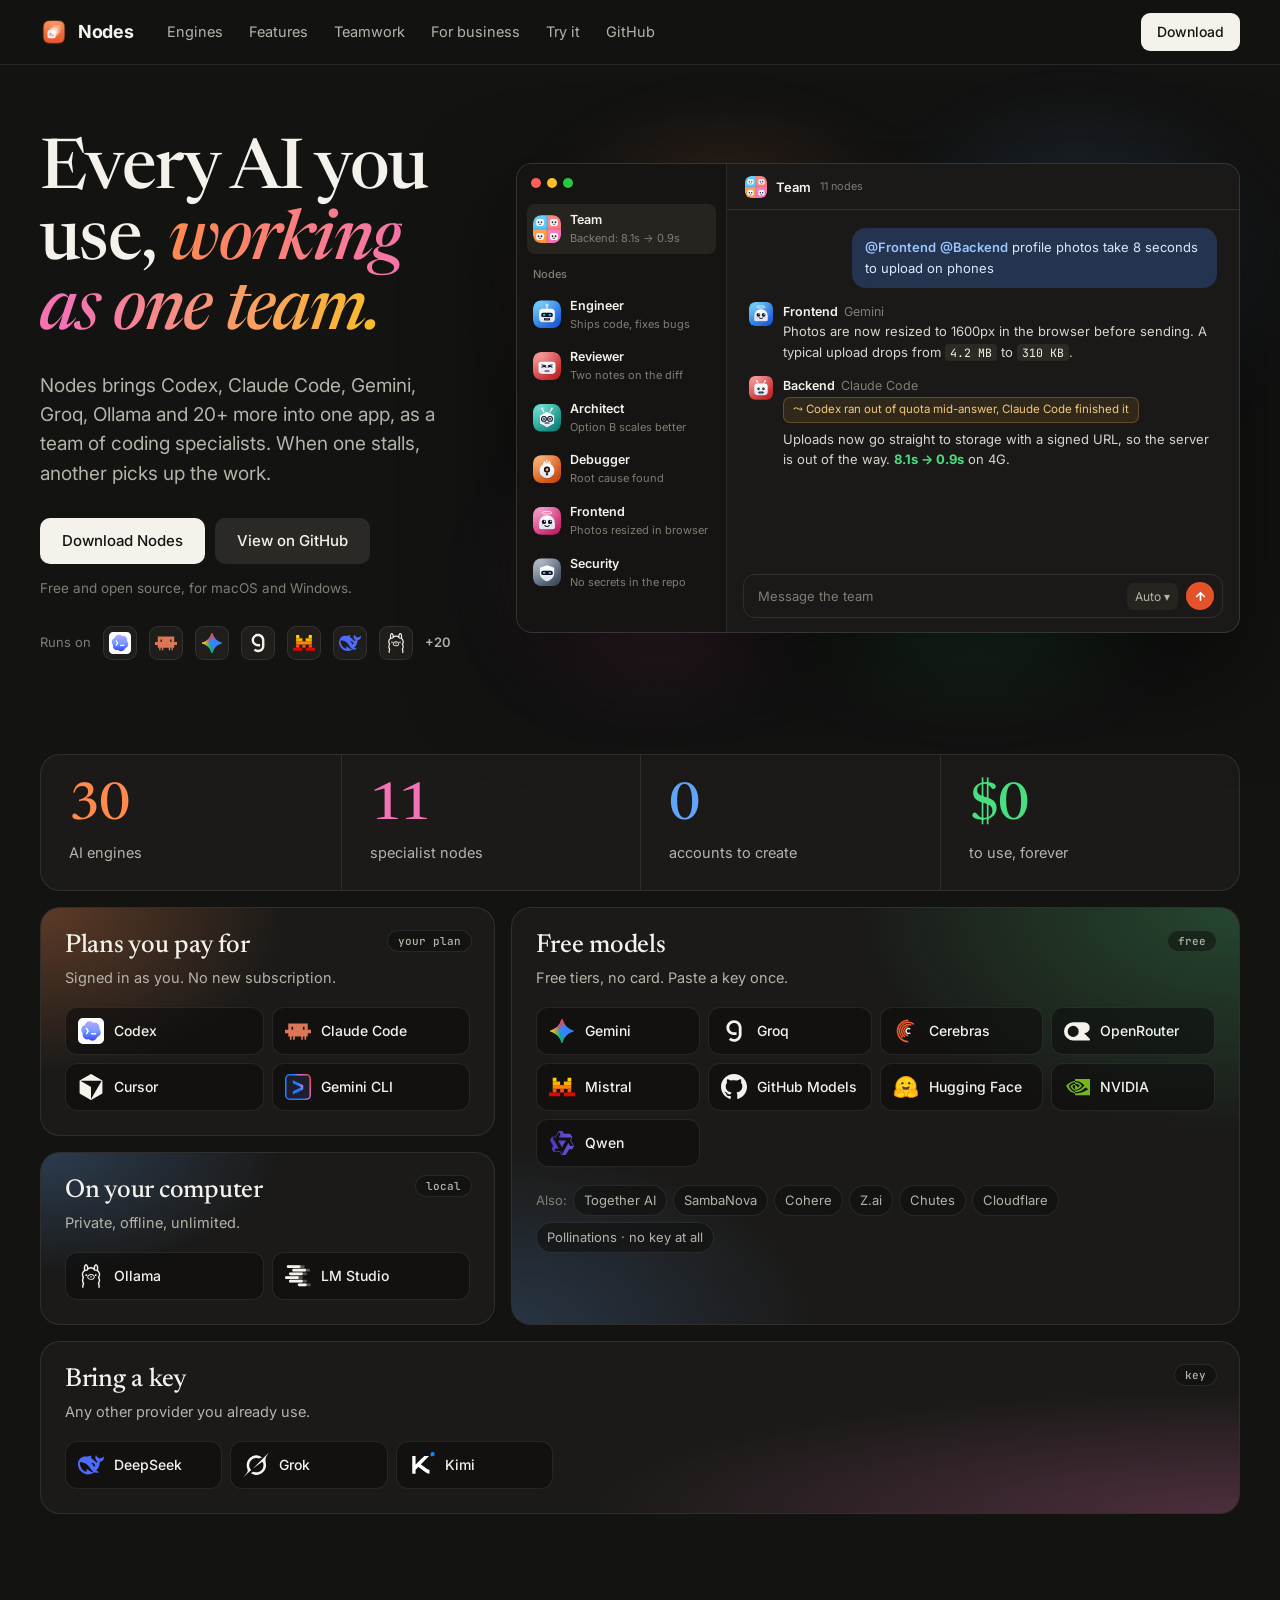
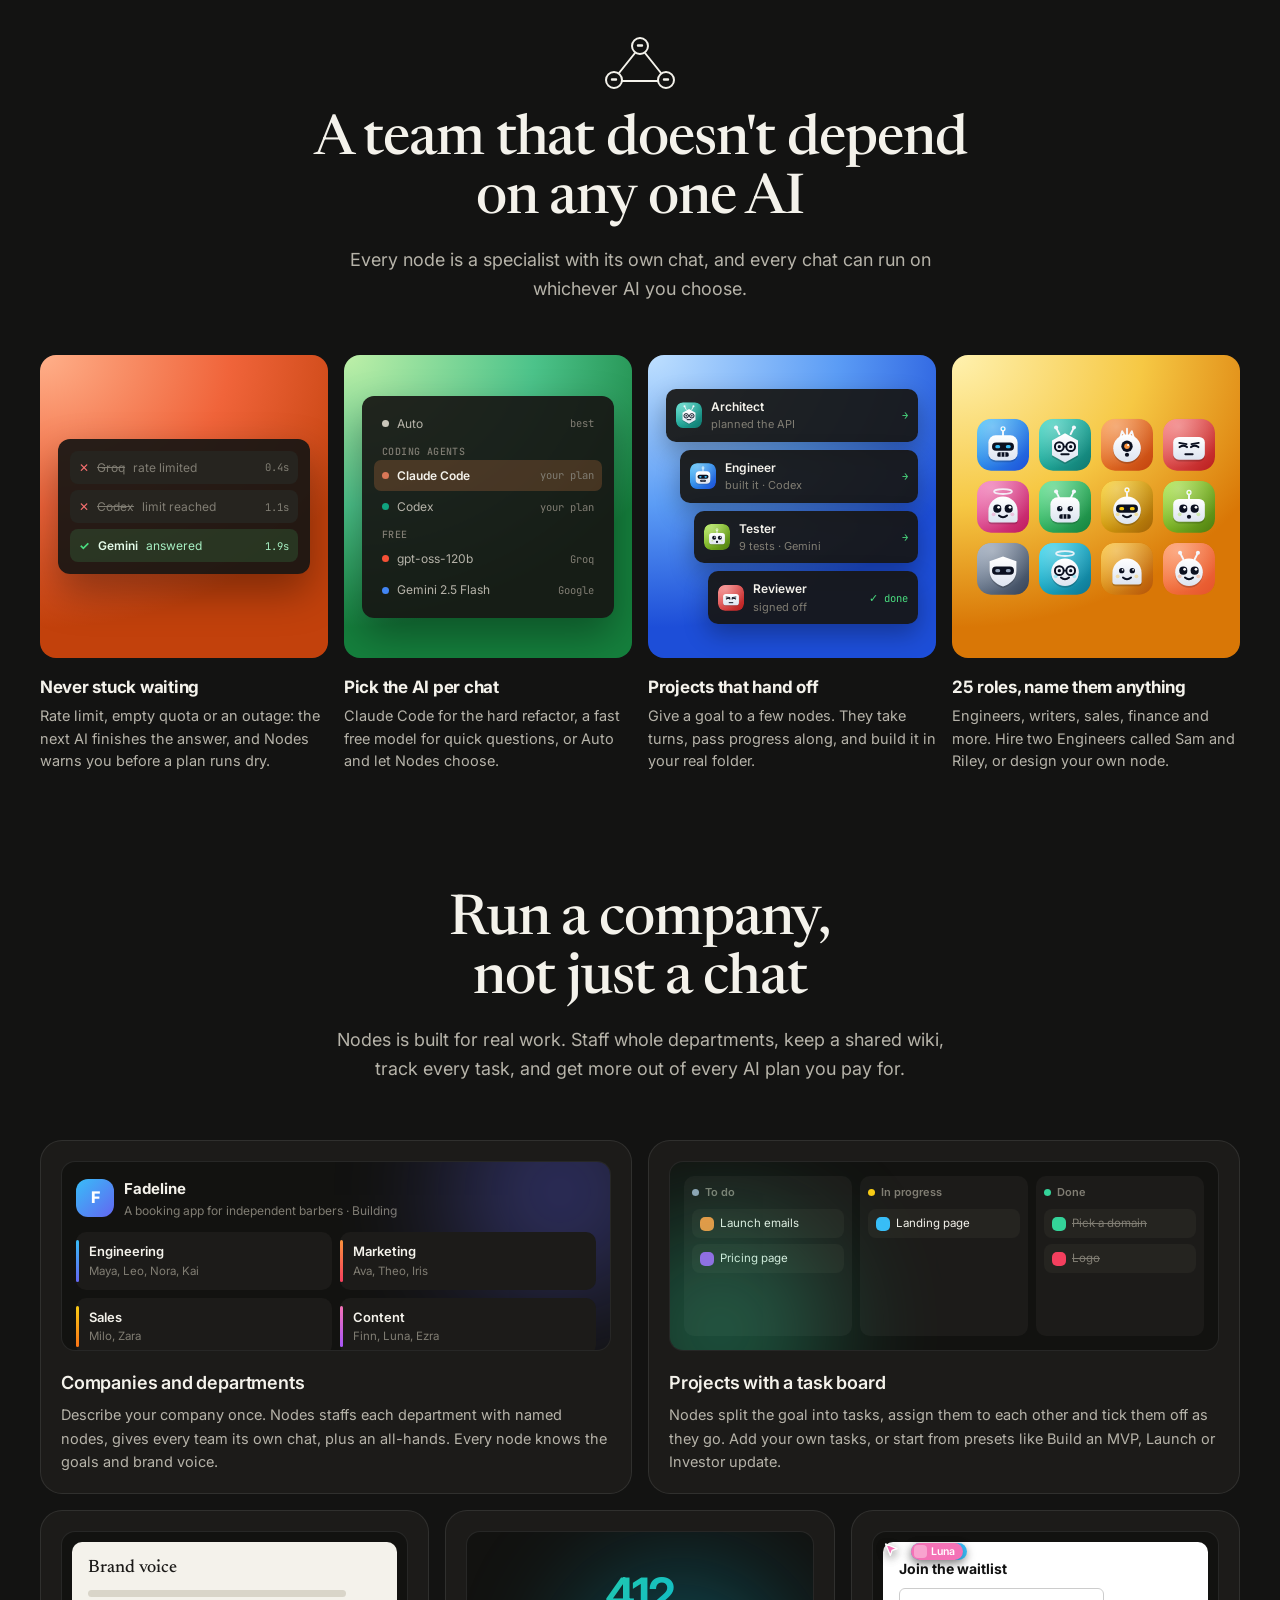
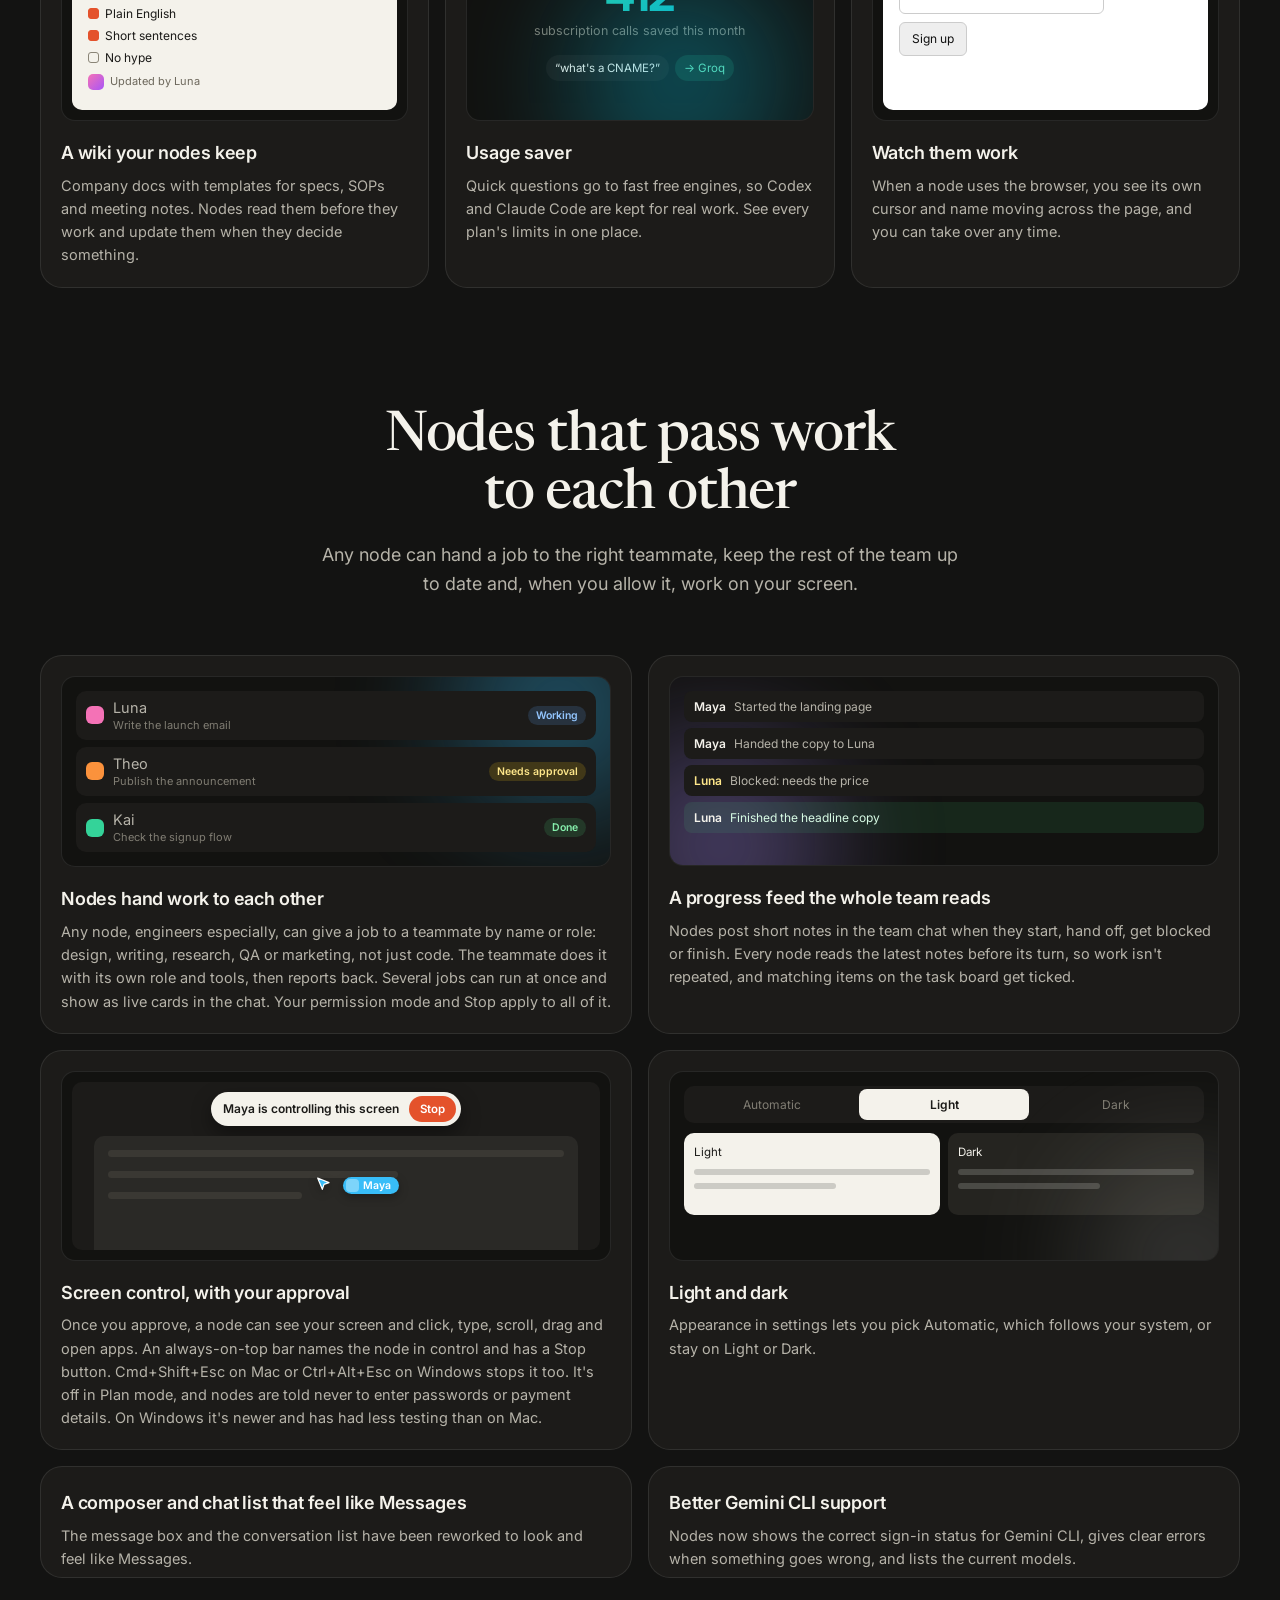
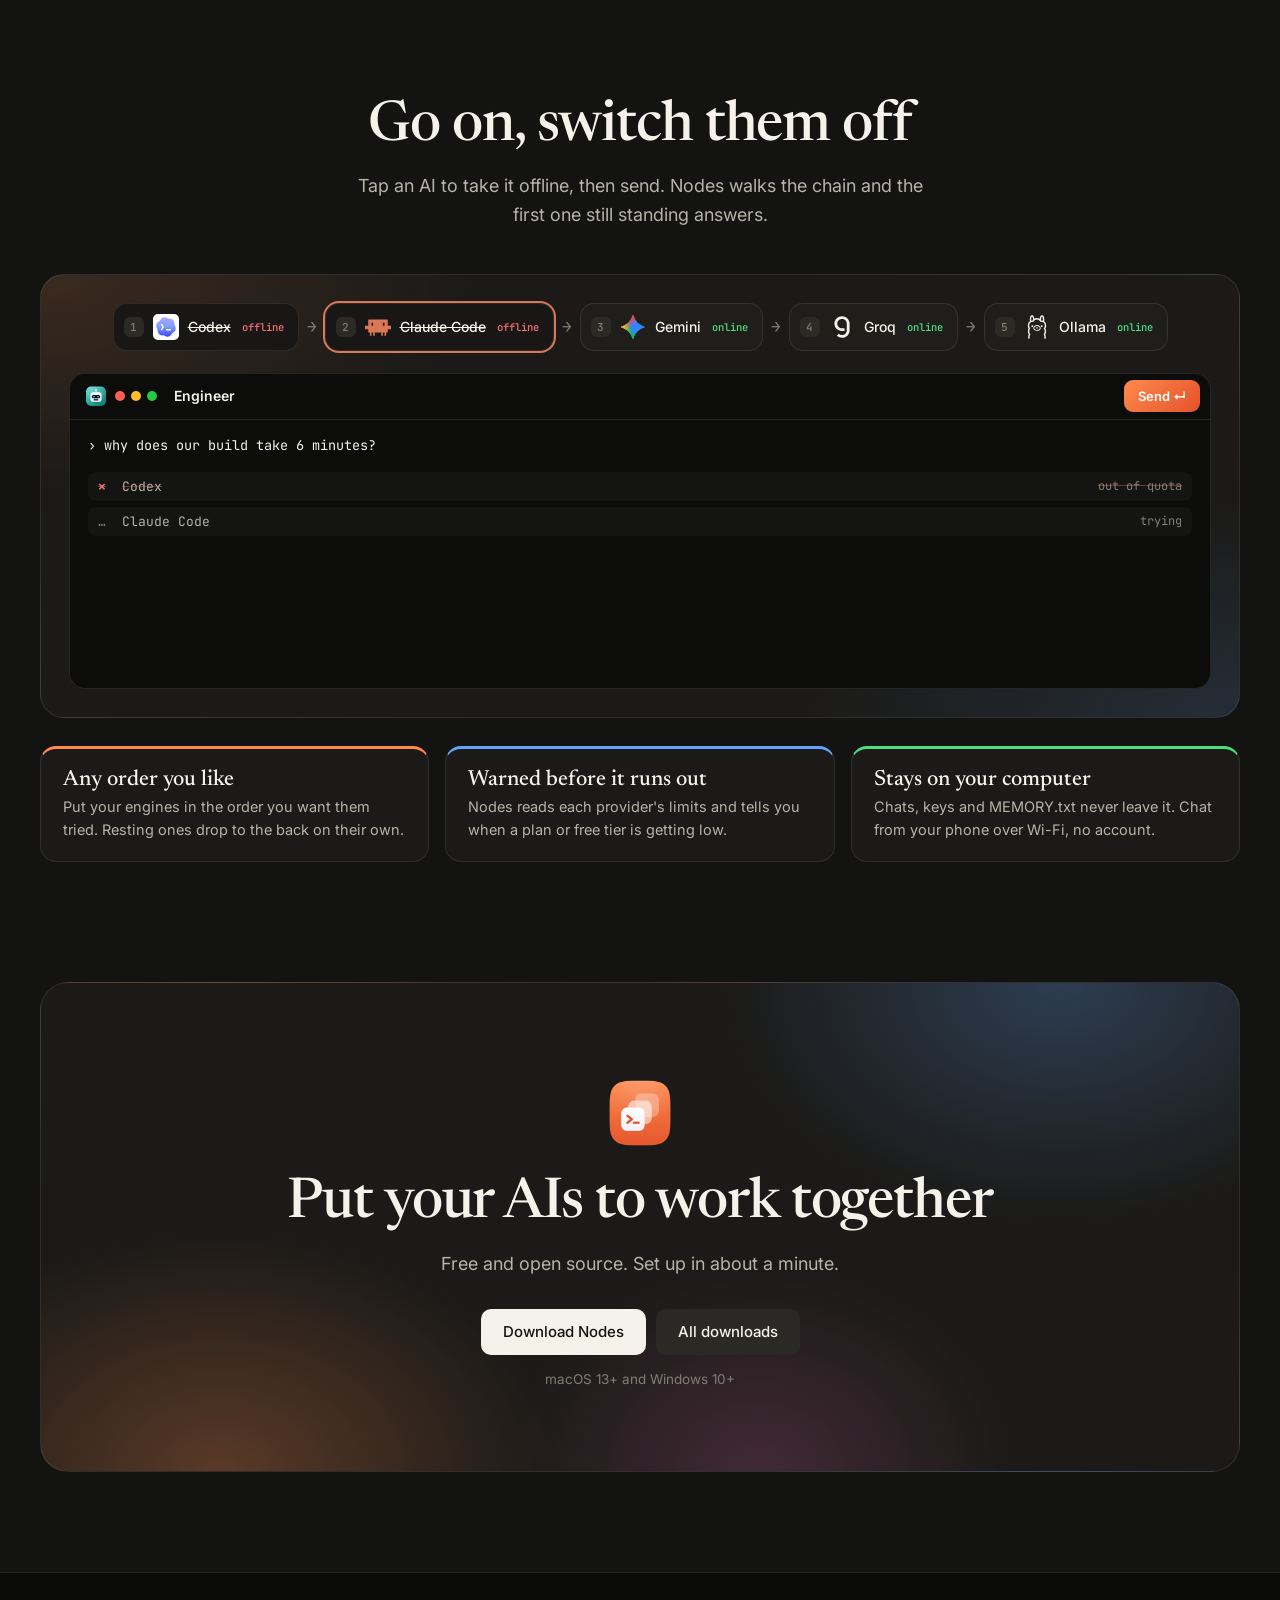
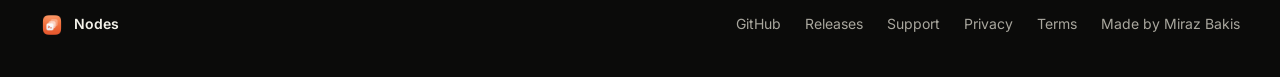
==== commit 89caff8e: "Updated website" ====
--- a/nodes/index.html
+++ b/nodes/index.html
@@ -291,6 +291,37 @@
       *, *::before, *::after { animation: none !important; transition: none !important; }
       .js .rv { opacity: 1; transform: none; }
     }
+    /* teamwork section */
+    #teamwork .sub { max-width: 640px; margin-left: auto; margin-right: auto; }
+    .asg { display: flex; flex-direction: column; gap: 7px; }
+    .asg div { display: flex; align-items: center; gap: 9px; background: #1c1b19; border-radius: 10px; padding: 8px 10px; font-size: 12px; line-height: 1.3; animation: bizIn .6s both; }
+    .asg div:nth-child(2) { animation-delay: .12s; } .asg div:nth-child(3) { animation-delay: .24s; }
+    .asg .av { width: 18px; height: 18px; border-radius: 6px; flex: none; background: var(--c); }
+    .asg span { color: var(--muted); display: block; font-size: 11px; }
+    .asg em { margin-left: auto; font: 600 10.5px var(--sans); font-style: normal; padding: 3px 8px; border-radius: 99px; white-space: nowrap; background: rgba(96,165,250,.16); color: #93c5fd; }
+    .asg em.ask { background: rgba(250,204,21,.16); color: #fde68a; }
+    .asg em.ok { background: rgba(74,222,128,.15); color: #86efac; }
+    .feed { display: flex; flex-direction: column; gap: 6px; font-size: 12px; }
+    .feed div { display: flex; gap: 8px; align-items: baseline; padding: 6px 10px; border-radius: 8px; background: #1c1b19; color: var(--ink-2); animation: bizIn .6s both; }
+    .feed div:nth-child(2) { animation-delay: .1s; } .feed div:nth-child(3) { animation-delay: .2s; } .feed div:nth-child(4) { animation-delay: .3s; }
+    .feed b { color: var(--ink); font-weight: 600; flex: none; }
+    .feed .blk b { color: #fde68a; }
+    .feed .fin { background: rgba(74,222,128,.1); color: #d8fbe5; }
+    .scr { height: 100%; border-radius: 10px; background: #1c1b19; position: relative; overflow: hidden; }
+    .scr .ctl { position: absolute; left: 50%; top: 10px; transform: translateX(-50%); display: flex; align-items: center; gap: 10px; white-space: nowrap; background: #f4f2eb; color: #1b1a18; border-radius: 99px; padding: 4px 5px 4px 12px; font-size: 12px; font-weight: 600; box-shadow: 0 8px 20px rgba(0,0,0,.4); }
+    .scr .ctl span { padding: 4px 11px; border-radius: 99px; background: #e4522b; color: #fff; font-size: 11.5px; }
+    .scr .win { position: absolute; left: 22px; right: 22px; top: 54px; bottom: 0; border-radius: 10px 10px 0 0; background: #2a2926; }
+    .scr .win i { display: block; height: 7px; border-radius: 4px; background: #3a3833; margin: 14px 14px 0; }
+    .scr .win i:nth-child(2) { width: 60%; } .scr .win i:nth-child(3) { width: 40%; }
+    .scr .cur { animation: none; left: 46%; top: 92px; }
+    .app-seg { display: flex; padding: 3px; border-radius: 10px; background: #1c1b19; font-size: 12px; gap: 2px; }
+    .app-seg span { flex: 1; text-align: center; padding: 6px 0; border-radius: 8px; color: var(--muted); }
+    .app-seg span.on { background: #f4f2eb; color: #1b1a18; font-weight: 600; }
+    .app-prev { display: grid; grid-template-columns: 1fr 1fr; gap: 8px; margin-top: 10px; }
+    .app-prev div { height: 82px; border-radius: 10px; padding: 10px; font-size: 11.5px; }
+    .app-prev .lt { background: #f4f2eb; color: #1b1a18; } .app-prev .dk { background: #252420; color: #f4f2eb; }
+    .app-prev i { display: block; height: 6px; border-radius: 3px; margin-top: 8px; background: currentColor; opacity: .18; }
+    .biz > div.txt { padding-bottom: 6px; } .biz > div.txt h3 { margin-top: 2px; }
     /* business section */
     #work .sub { max-width: 640px; margin-left: auto; margin-right: auto; }
     .biz { display: grid; grid-template-columns: repeat(6, 1fr); gap: 16px; margin-top: 56px; text-align: left; }
@@ -354,6 +385,7 @@
       <div class="links">
         <a href="#engines">Engines</a>
         <a href="#features">Features</a>
+        <a href="#teamwork">Teamwork</a>
         <a href="#work">For business</a>
         <a href="#see">Try it</a>
         <a href="https://github.com/mirazbakis/Nodes" target="_blank" rel="noopener">GitHub</a>
@@ -507,6 +539,61 @@
           </div></div>
           <h3>Watch them work</h3>
           <p>When a node uses the browser, you see its own cursor and name moving across the page, and you can take over any time.</p>
+        </div>
+      </div>
+    </section>
+
+    <section id="teamwork" class="center">
+      <h2 class="h2 rv">Nodes that pass work<br>to each other</h2>
+      <p class="sub rv">Any node can hand a job to the right teammate, keep the rest of the team up to date and, when you allow it, work on your screen.</p>
+      <div class="biz">
+        <div class="wide rv">
+          <div class="stage" style="height:auto;min-height:190px"><div class="glow" style="background:#38bdf8;right:-60px;top:-80px"></div>
+            <div class="asg">
+              <div><span class="av" style="--c:#f472b6"></span><p style="margin:0">Luna<span>Write the launch email</span></p><em>Working</em></div>
+              <div><span class="av" style="--c:#fb923c"></span><p style="margin:0">Theo<span>Publish the announcement</span></p><em class="ask">Needs approval</em></div>
+              <div><span class="av" style="--c:#34d399"></span><p style="margin:0">Kai<span>Check the signup flow</span></p><em class="ok">Done</em></div>
+            </div>
+          </div>
+          <h3>Nodes hand work to each other</h3>
+          <p>Any node, engineers especially, can give a job to a teammate by name or role: design, writing, research, QA or marketing, not just code. The teammate does it with its own role and tools, then reports back. Several jobs can run at once and show as live cards in the chat. Your permission mode and Stop apply to all of it.</p>
+        </div>
+        <div class="wide rv">
+          <div class="stage"><div class="glow" style="background:#a78bfa;left:-60px;bottom:-90px"></div>
+            <div class="feed">
+              <div><b>Maya</b>Started the landing page</div>
+              <div><b>Maya</b>Handed the copy to Luna</div>
+              <div class="blk"><b>Luna</b>Blocked: needs the price</div>
+              <div class="fin"><b>Luna</b>Finished the headline copy</div>
+            </div>
+          </div>
+          <h3>A progress feed the whole team reads</h3>
+          <p>Nodes post short notes in the team chat when they start, hand off, get blocked or finish. Every node reads the latest notes before its turn, so work isn't repeated, and matching items on the task board get ticked.</p>
+        </div>
+        <div class="wide rv">
+          <div class="stage" style="padding:10px"><div class="scr">
+            <div class="ctl">Maya is controlling this screen<span>Stop</span></div>
+            <div class="win"><i></i><i></i><i></i></div>
+            <div class="cur" style="--c:#38bdf8"><svg width="16" height="16" viewBox="0 0 24 24"><path d="M4 3l7 17 2.5-7.5L21 10z" fill="#38bdf8" stroke="#fff" stroke-width="1.8" stroke-linejoin="round"/></svg><span class="tag"><i></i>Maya</span></div>
+          </div></div>
+          <h3>Screen control, with your approval</h3>
+          <p>Once you approve, a node can see your screen and click, type, scroll, drag and open apps. An always-on-top bar names the node in control and has a Stop button. Cmd+Shift+Esc on Mac or Ctrl+Alt+Esc on Windows stops it too. It's off in Plan mode, and nodes are told never to enter passwords or payment details. On Windows it's newer and has had less testing than on Mac.</p>
+        </div>
+        <div class="wide rv">
+          <div class="stage"><div class="glow" style="background:#f4f2eb;right:-80px;bottom:-110px;opacity:.15"></div>
+            <div class="app-seg"><span>Automatic</span><span class="on">Light</span><span>Dark</span></div>
+            <div class="app-prev"><div class="lt">Light<i></i><i style="width:60%"></i></div><div class="dk">Dark<i></i><i style="width:60%"></i></div></div>
+          </div>
+          <h3>Light and dark</h3>
+          <p>Appearance in settings lets you pick Automatic, which follows your system, or stay on Light or Dark.</p>
+        </div>
+        <div class="wide txt rv">
+          <h3>A composer and chat list that feel like Messages</h3>
+          <p>The message box and the conversation list have been reworked to look and feel like Messages.</p>
+        </div>
+        <div class="wide txt rv">
+          <h3>Better Gemini CLI support</h3>
+          <p>Nodes now shows the correct sign-in status for Gemini CLI, gives clear errors when something goes wrong, and lists the current models.</p>
         </div>
       </div>
     </section>
